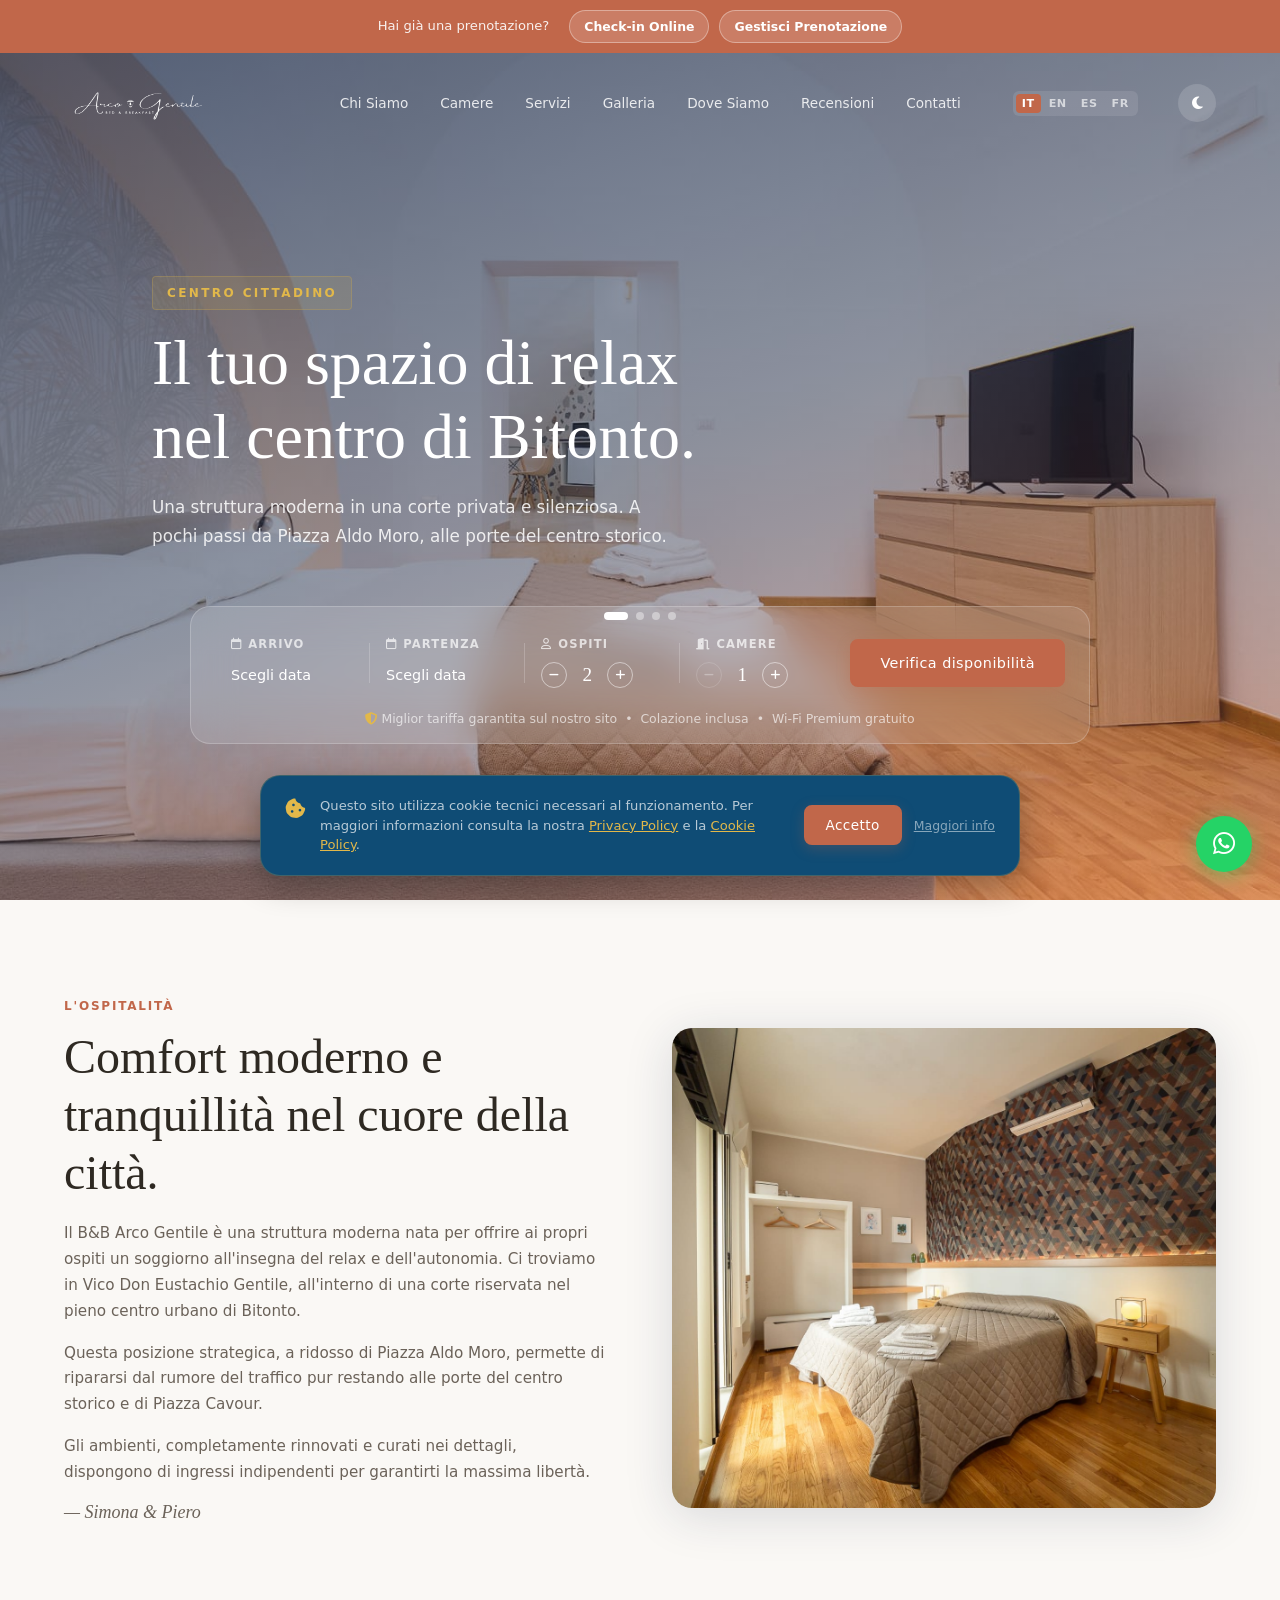
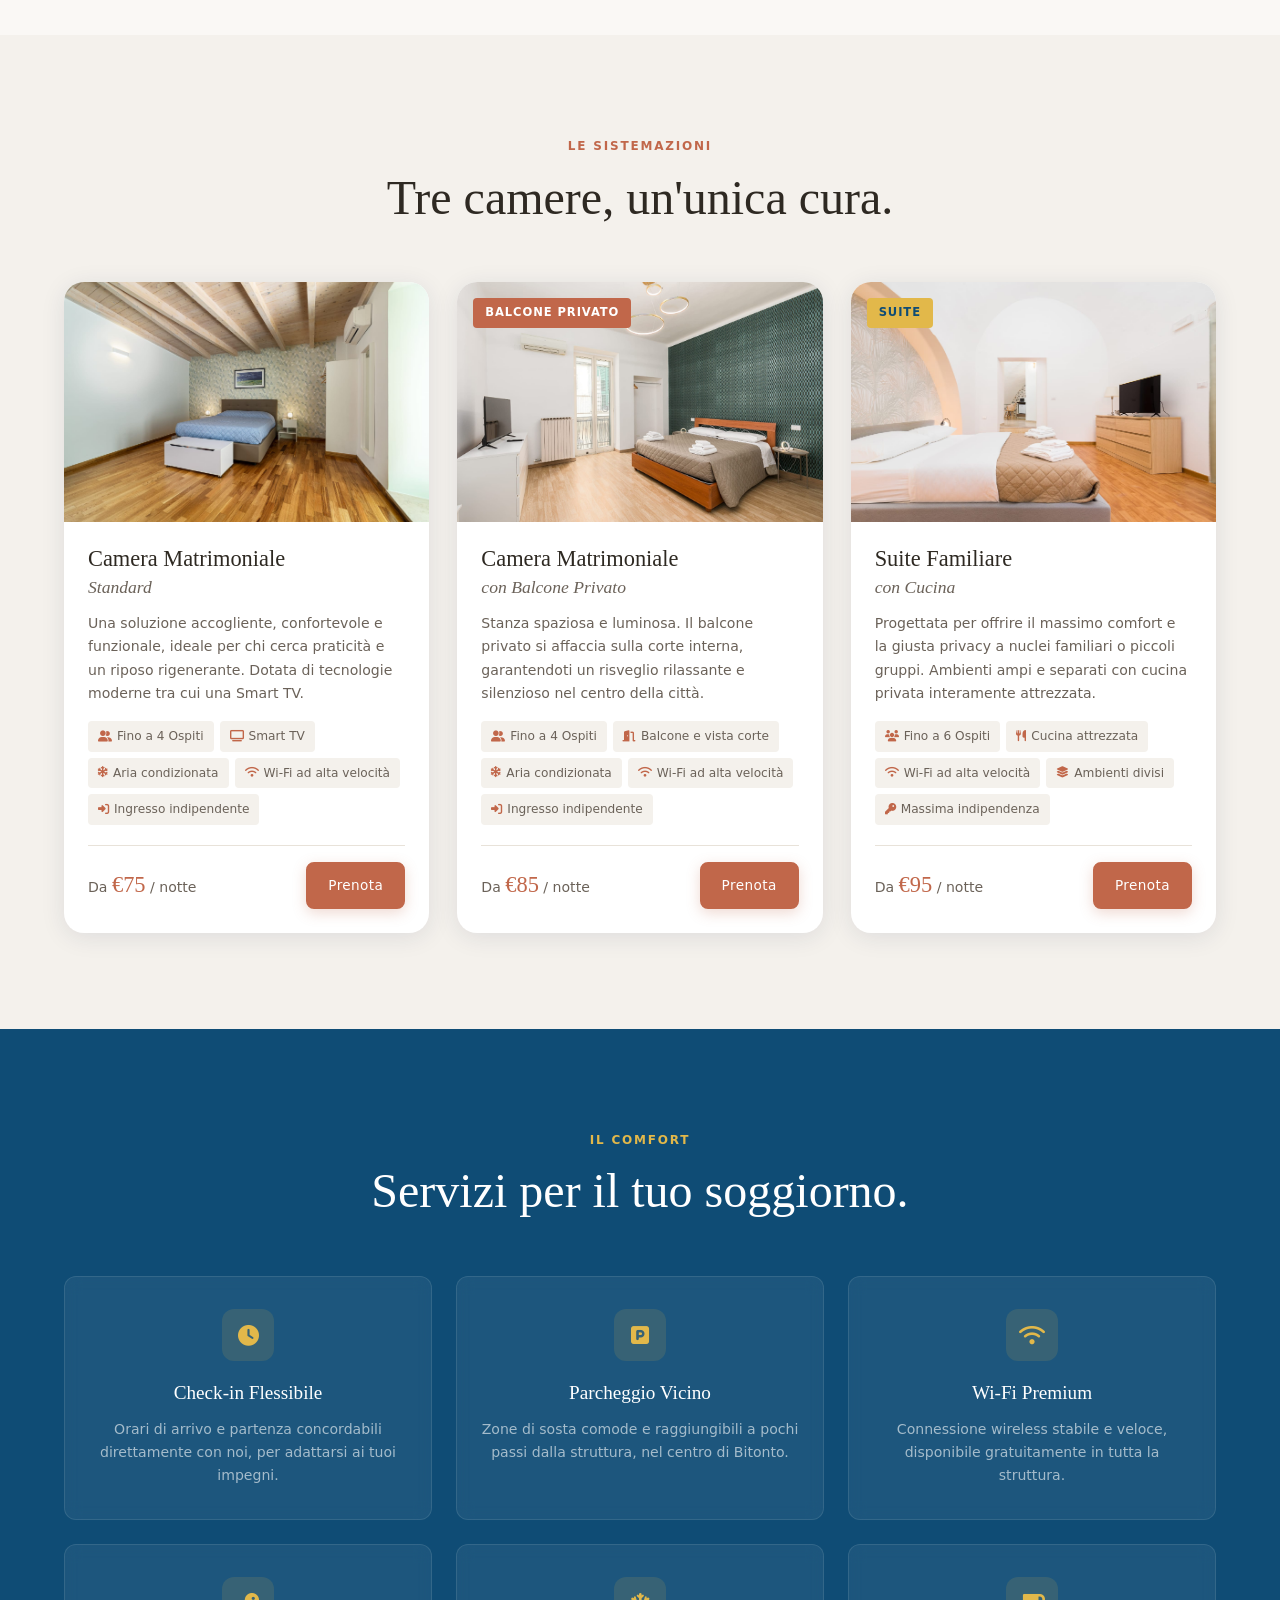
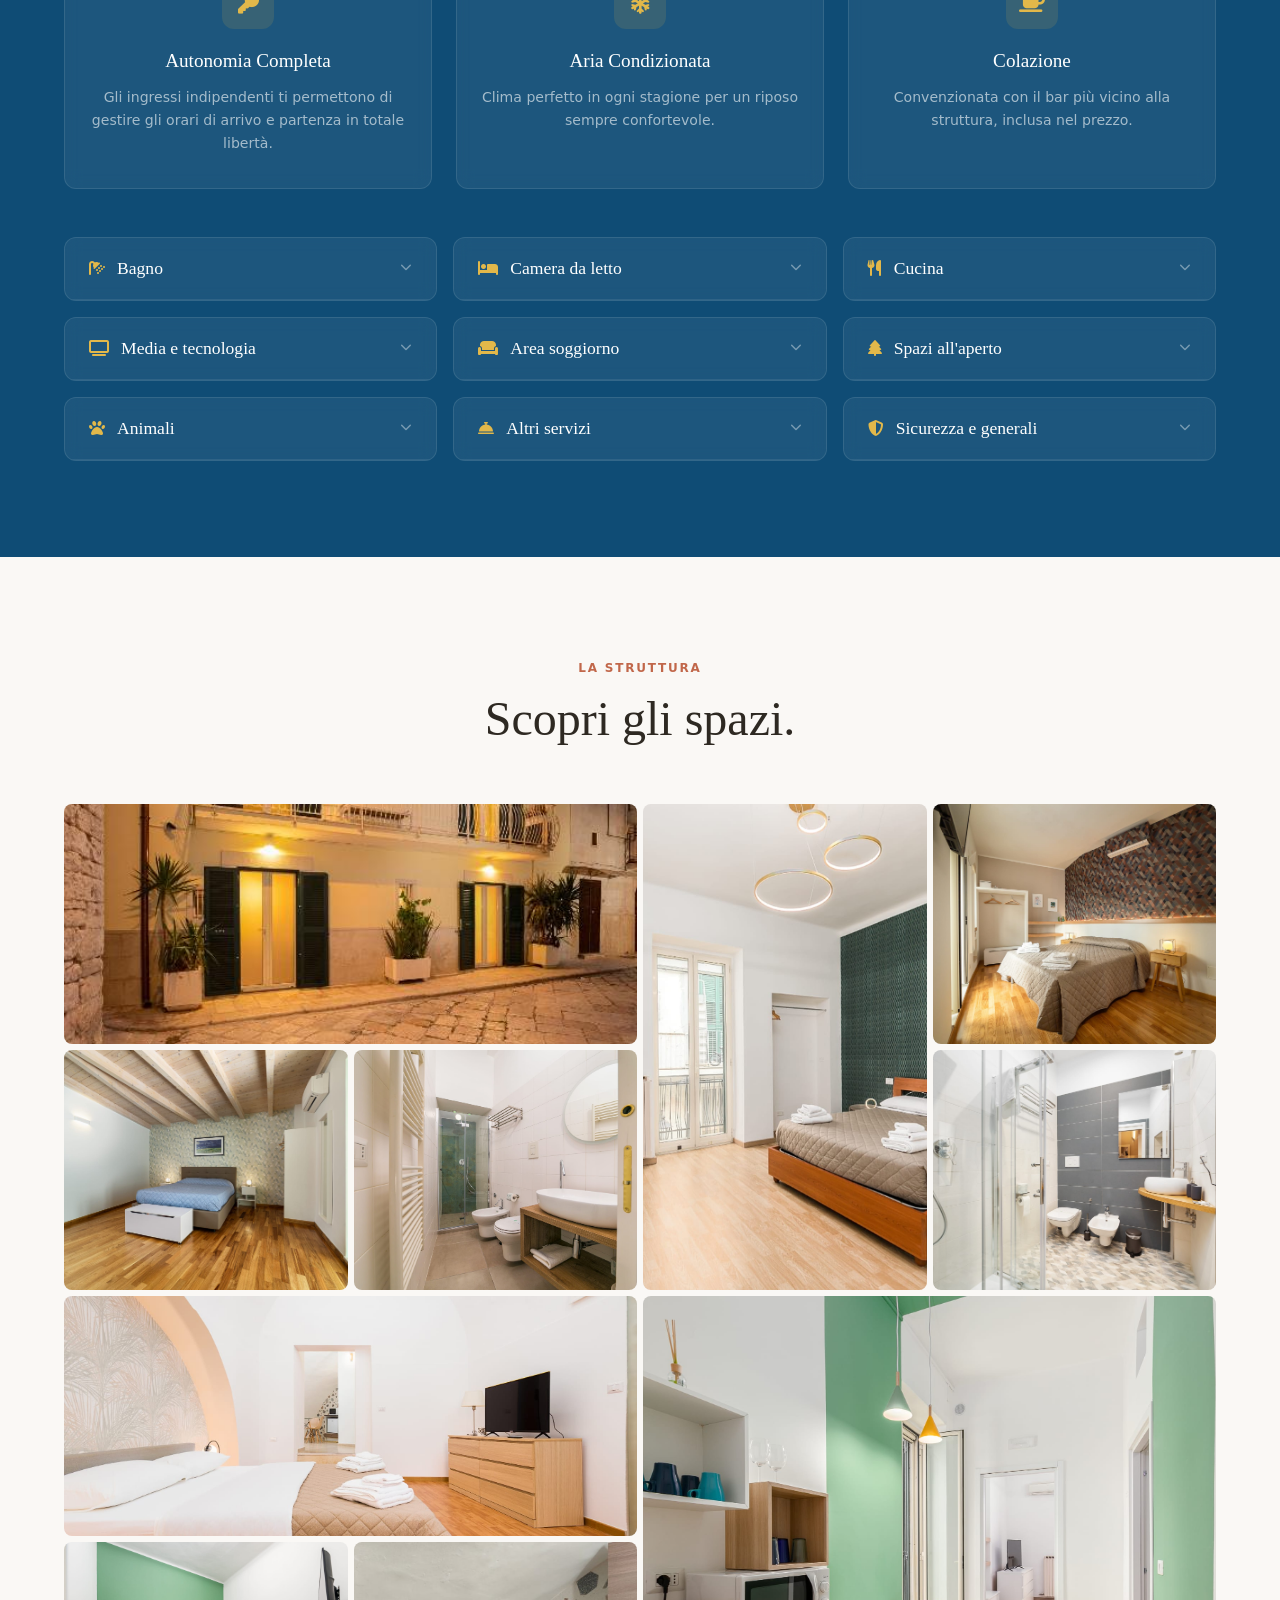
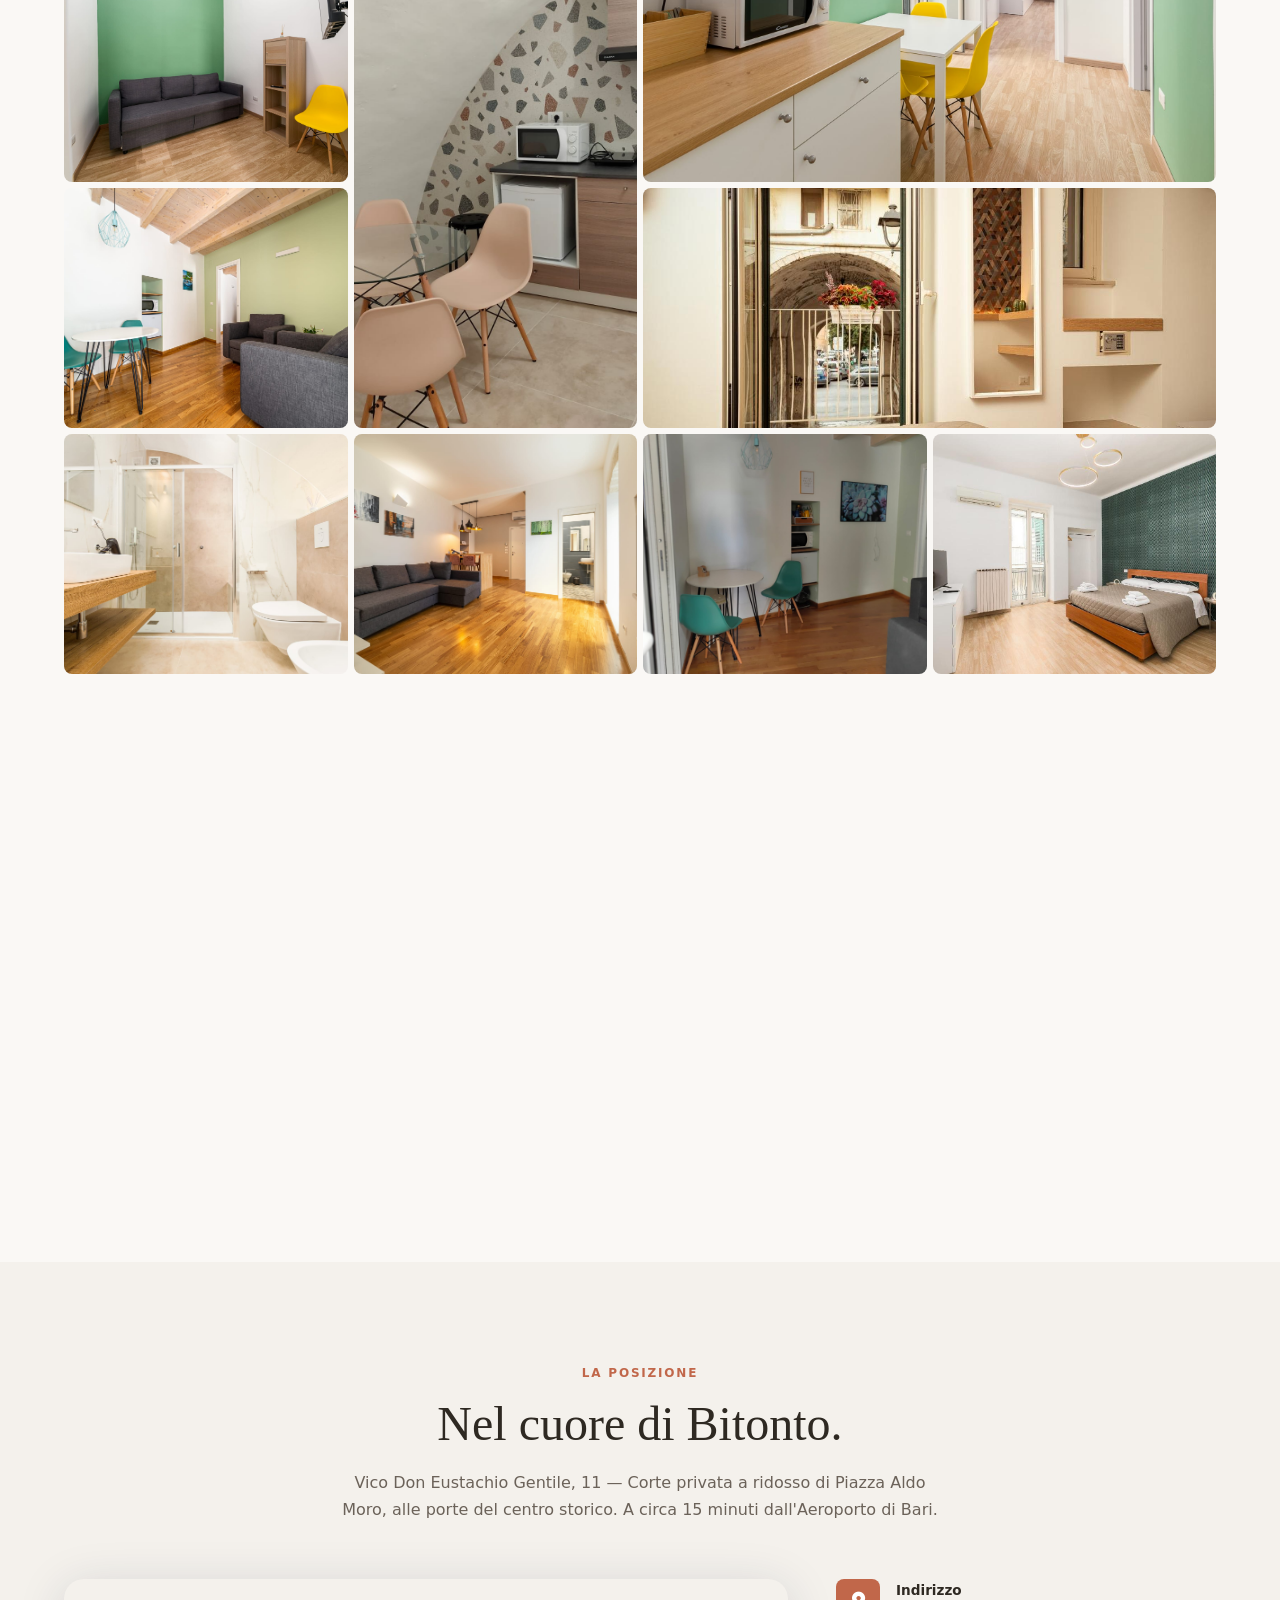
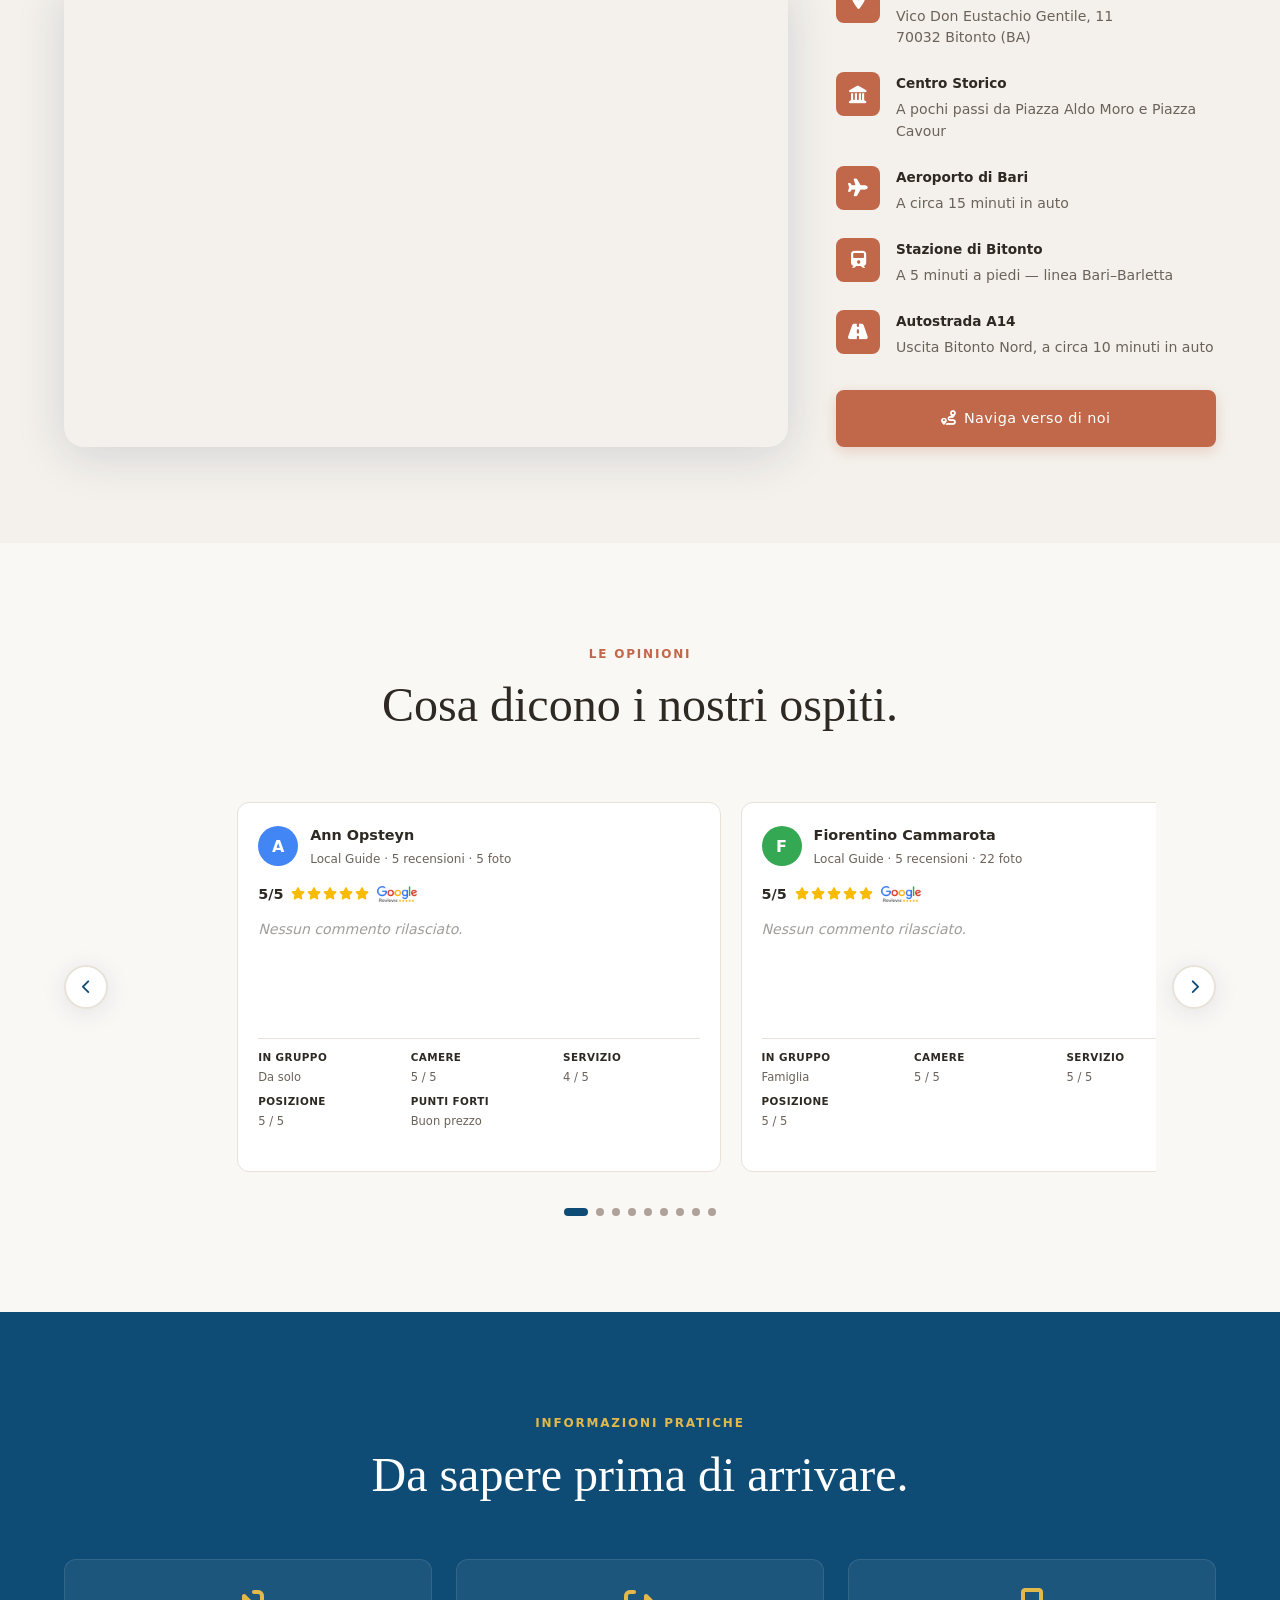
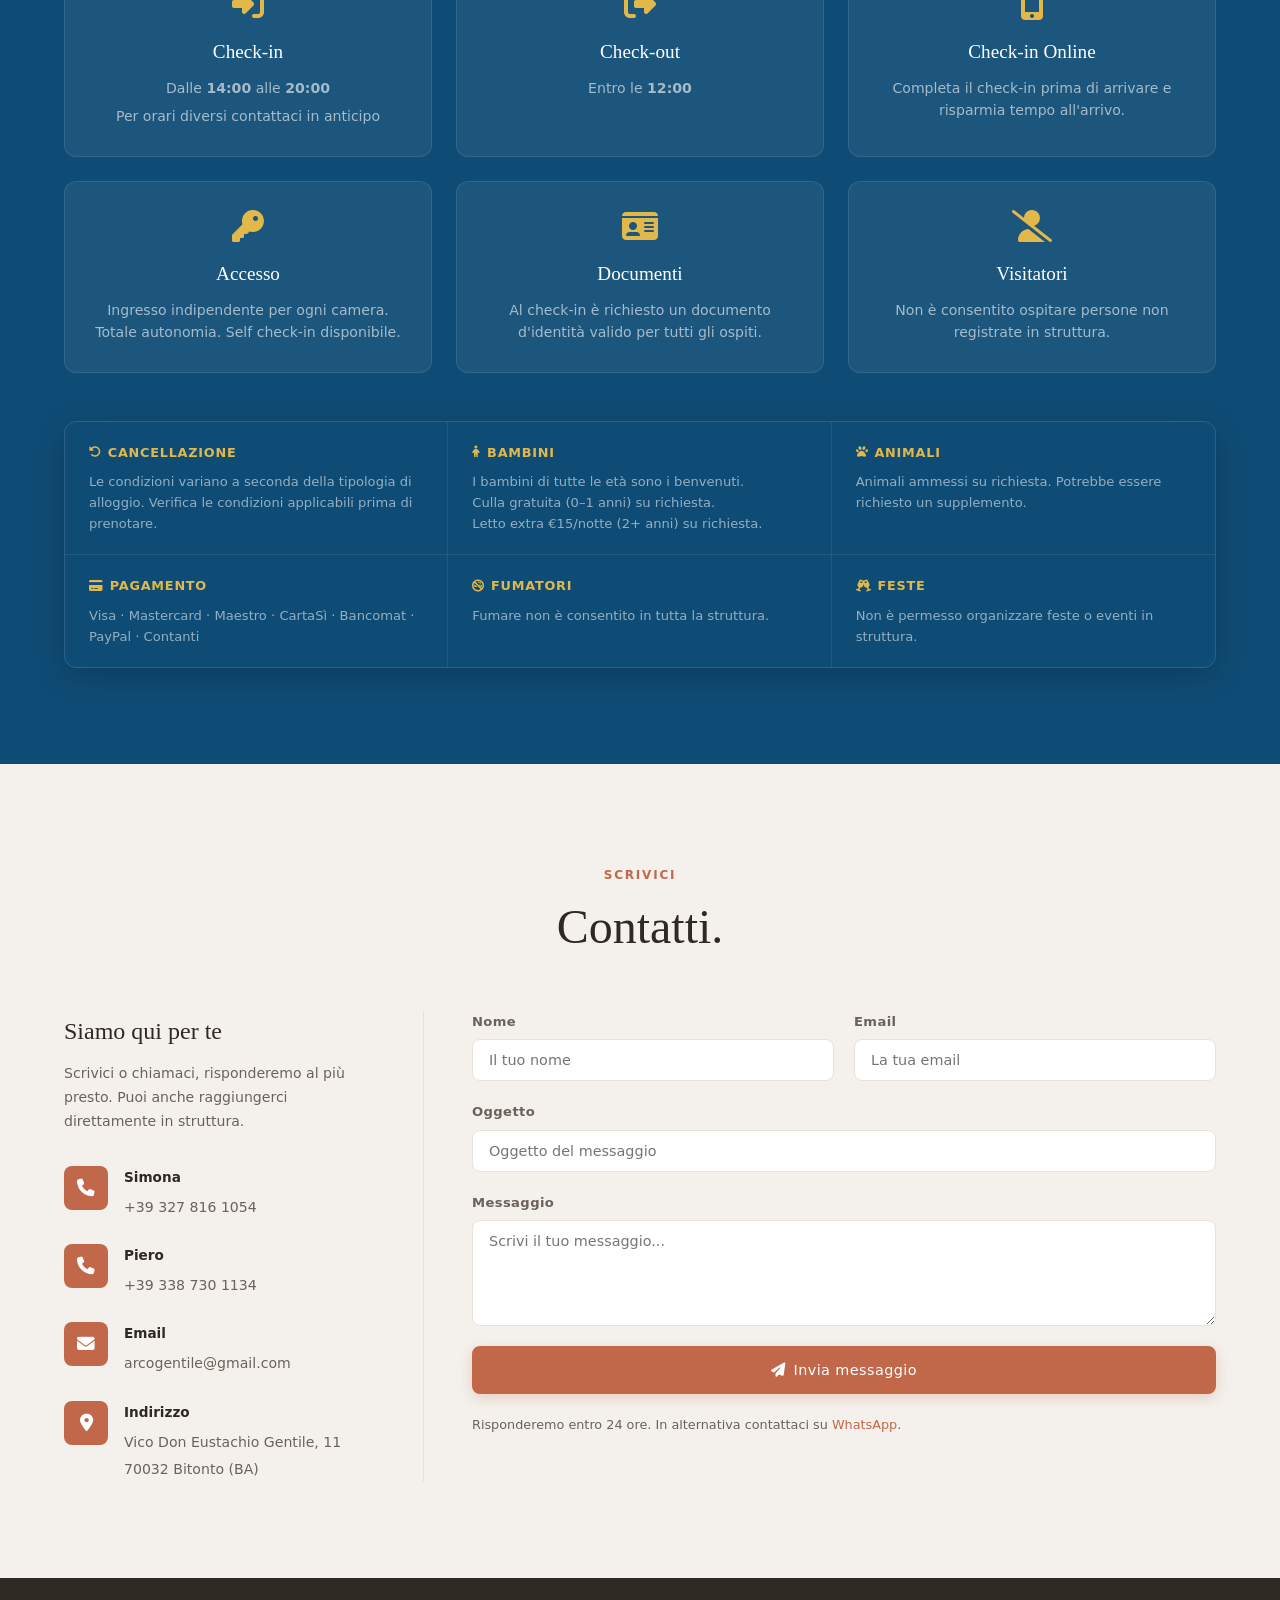
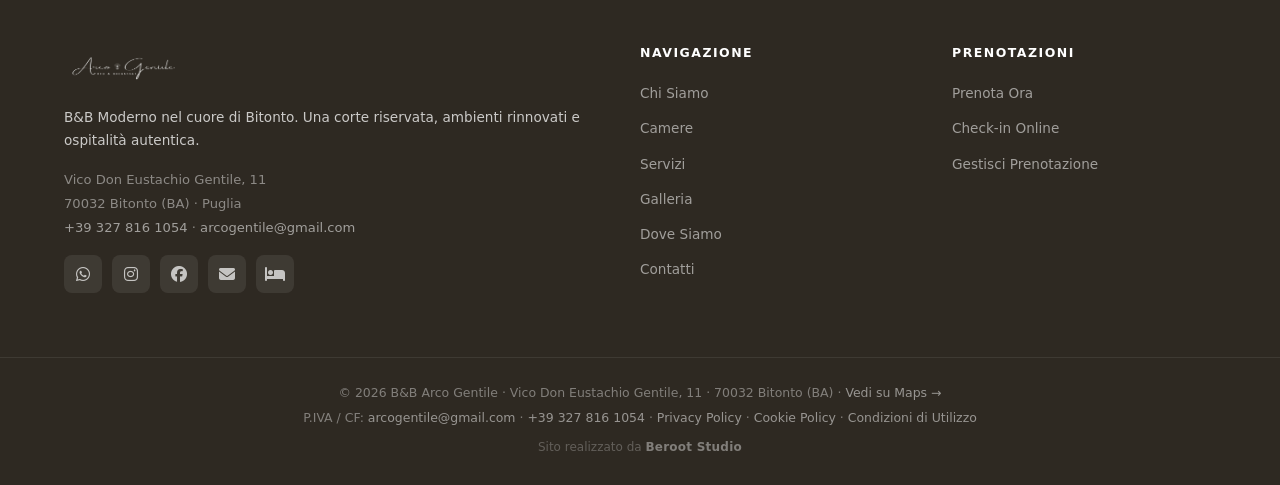
==== index.html @ d89fbcac "Aggiornamenti completi: Terms of Service, responsive fixes, traduzioni, sicurezza CSP, pulizia codic" ====
<!DOCTYPE html>
<html lang="it">
<head>
  <meta charset="UTF-8" />
  <meta name="viewport" content="width=device-width, initial-scale=1.0" />
  <title>B&B Arco Gentile | Bitonto – Centro Storico</title>
  <meta name="description" content="B&B Arco Gentile, Bitonto. Ospitalità moderna in una corte privata nel centro città, a 15 minuti dall'aeroporto di Bari. Wi-Fi Premium, check-in flessibile, ingressi indipendenti." />
  <meta name="keywords" content="B&B Bitonto, Arco Gentile, bed and breakfast Bitonto, alloggi Bitonto, soggiorno Puglia, hotel Bitonto centro" />
  <meta name="author" content="B&B Arco Gentile" />
  <meta name="robots" content="index, follow" />
  <meta http-equiv="Content-Security-Policy" content="default-src 'self'; script-src 'self' https://www.googletagmanager.com 'unsafe-inline'; style-src 'self' https://fonts.googleapis.com https://cdnjs.cloudflare.com 'unsafe-inline'; font-src 'self' https://fonts.gstatic.com https://cdnjs.cloudflare.com; img-src 'self' data: https:; connect-src https://formspree.io; frame-src https://www.google.com;" />
  <link rel="canonical" href="https://arcogentile.it/" />

  <!-- Open Graph -->
  <meta property="og:type" content="website" />
  <meta property="og:url" content="https://arcogentile.it/" />
  <meta property="og:title" content="B&B Arco Gentile | Bitonto" />
  <meta property="og:description" content="Ospitalità moderna nel cuore di Bitonto. Wi-Fi Premium, check-in flessibile, ingressi indipendenti. A 15 minuti dall'aeroporto di Bari." />
  <meta property="og:image" content="https://arcogentile.it/Foto/Giordano/bb-arco-gentile-camera-giordano-letto-matrimoniale.jpg" />
  <meta property="og:image:alt" content="Camera Suite Familiare con Cucina — B&B Arco Gentile Bitonto" />
  <meta property="og:locale" content="it_IT" />
  <meta property="og:site_name" content="B&B Arco Gentile" />

  <!-- Twitter Card -->
  <meta name="twitter:card" content="summary_large_image" />
  <meta name="twitter:title" content="B&B Arco Gentile | Bitonto" />
  <meta name="twitter:description" content="Ospitalità moderna nel cuore di Bitonto. Wi-Fi Premium, check-in flessibile, ingressi indipendenti. A 15 minuti dall'aeroporto di Bari." />
  <meta name="twitter:image" content="https://arcogentile.it/Foto/Giordano/bb-arco-gentile-camera-giordano-letto-matrimoniale.jpg" />

  <!-- Fonts -->
  <link rel="preconnect" href="https://fonts.googleapis.com" />
  <link rel="preconnect" href="https://fonts.gstatic.com" crossorigin />
  <link href="https://fonts.googleapis.com/css2?family=Cormorant+Garamond:ital,wght@0,300;0,400;0,600;1,300;1,400&family=Inter:wght@300;400;500;600&display=swap" rel="stylesheet" />

  <!-- Icons -->
  <link rel="stylesheet" href="https://cdnjs.cloudflare.com/ajax/libs/font-awesome/6.5.0/css/all.min.css" />

  <!-- Favicon -->
  <link rel="icon" type="image/png" sizes="96x96" href="favicon/favicon-96x96.png" />
  <link rel="icon" type="image/svg+xml" href="favicon/favicon.svg" />
  <link rel="shortcut icon" href="favicon/favicon.ico" />
  <link rel="apple-touch-icon" sizes="180x180" href="Foto/Logo/bb-arco-gentile-logo.png" />
  <link rel="manifest" href="manifest.json" />
  <meta name="theme-color" content="#0F4C75" />

  <!-- Google Analytics 4 — G-PCW092CJST -->
  <script async src="https://www.googletagmanager.com/gtag/js?id=G-PCW092CJST"></script>
  <script>
    window.dataLayer = window.dataLayer || [];
    function gtag(){dataLayer.push(arguments);}
    gtag('js', new Date());
    gtag('config', 'G-PCW092CJST');
  </script>

  <!-- Stylesheet -->
  <link rel="stylesheet" href="style.css?v=2" />
  <style>
    html, body { overflow-x: hidden !important; max-width: 100vw !important; }
    * { box-sizing: border-box; }
    img, video, iframe { max-width: 100%; }
  </style>

  <!-- Schema JSON-LD -->
  <script type="application/ld+json">
  {
    "@context": "https://schema.org",
    "@type": "BedAndBreakfast",
    "name": "B&B Arco Gentile",
    "description": "Ospitalità moderna in una corte privata nel centro di Bitonto, Puglia. Wi-Fi Premium, check-in flessibile, colazione inclusa.",
    "url": "https://arcogentile.it",
    "telephone": ["+393278161054", "+393387301134"],
    "email": "arcogentile@gmail.com",
    "checkinTime": "14:00",
    "checkoutTime": "12:00",
    "numberOfRooms": 3,
    "priceRange": "€€",
    "address": {
      "@type": "PostalAddress",
      "streetAddress": "Vico Don Eustachio Gentile, 11",
      "addressLocality": "Bitonto",
      "addressRegion": "BA",
      "postalCode": "70032",
      "addressCountry": "IT"
    },
    "geo": {
      "@type": "GeoCoordinates",
      "latitude": "41.1088",
      "longitude": "16.6924"
    },
    "image": [
      "https://arcogentile.it/Foto/Giordano/bb-arco-gentile-camera-giordano-letto-matrimoniale.jpg",
      "https://arcogentile.it/Foto/Sylos/bb-arco-gentile-camera-sylos-letto-matrimoniale.jpg",
      "https://arcogentile.it/Foto/Montemar/bb-arco-gentile-camera-montemar-letto-matrimoniale.jpg"
    ],
    "amenityFeature": [
      {"@type": "LocationFeatureSpecification", "name": "Wi-Fi gratuito", "value": true},
      {"@type": "LocationFeatureSpecification", "name": "Aria condizionata", "value": true},
      {"@type": "LocationFeatureSpecification", "name": "Colazione inclusa", "value": true},
      {"@type": "LocationFeatureSpecification", "name": "Ingresso indipendente", "value": true},
      {"@type": "LocationFeatureSpecification", "name": "Animali ammessi", "value": true},
      {"@type": "LocationFeatureSpecification", "name": "Parcheggio nelle vicinanze", "value": true}
    ],
    "aggregateRating": {
      "@type": "AggregateRating",
      "ratingValue": "4.8",
      "reviewCount": "9",
      "bestRating": "5"
    },
    "sameAs": [
      "https://www.instagram.com/arcogentile/",
      "https://www.facebook.com/arcogentile/",
      "https://arco-gentile.kross.travel/book"
    ]
  }
  </script>
</head>
<body>
  <script>if('scrollRestoration'in history)history.scrollRestoration='manual';window.scrollTo(0,0);</script>

  <!-- Preloader -->
  <div class="preloader" id="preloader">
    <div class="preloader-inner">
      <img src="Foto/Logo/bb-arco-gentile-logo.png" alt="B&B Arco Gentile" class="preloader-logo" />
      <div class="preloader-bar"><div class="preloader-fill" id="preloaderFill"></div></div>
    </div>
  </div>

  <!-- ========== NAVBAR ========== -->
  <nav class="navbar" id="navbar">
    <div class="nav-container">
      <a href="#hero" class="nav-logo">
        <img src="Foto/Logo/bb-arco-gentile-logo.png" alt="B&B Arco Gentile" class="nav-logo-img" />
      </a>
      <ul class="nav-links" id="navLinks">
        <li><a href="#chi-siamo" data-i18n="nav.chisiamo">Chi Siamo</a></li>
        <li><a href="#camere" data-i18n="nav.camere">Camere</a></li>
        <li><a href="#servizi" data-i18n="nav.servizi">Servizi</a></li>
        <li><a href="#galleria" data-i18n="nav.galleria">Galleria</a></li>
        <li><a href="#dove-siamo" data-i18n="nav.doveputsiamo">Dove Siamo</a></li>
        <li><a href="#recensioni" data-i18n="nav.recensioni">Recensioni</a></li>
        <li><a href="#contatti" data-i18n="nav.contatti">Contatti</a></li>
      </ul>
      <button class="nav-toggle" id="navToggle" aria-label="Menu">
        <span></span><span></span><span></span>
      </button>
      <div class="lang-switcher" id="langSwitcher">
        <button class="lang-btn active" data-lang="it">IT</button>
        <button class="lang-btn" data-lang="en">EN</button>
        <button class="lang-btn" data-lang="es">ES</button>
        <button class="lang-btn" data-lang="fr">FR</button>
      </div>
      <button class="dark-toggle" id="darkToggle" aria-label="Dark mode">
        <i class="fa-solid fa-moon" id="darkIcon"></i>
      </button>
    </div>
  </nav>

  <!-- Sticky checkin bar -->
  <div class="sticky-checkin-bar" id="stickyCheckinBar">
    <span data-i18n="sticky.label">Hai già una prenotazione?</span>
    <div class="sticky-checkin-actions">
      <a href="https://arco-gentile.kross.travel/guest" target="_blank" data-i18n="sticky.checkin">Check-in Online</a>
      <a href="https://arco-gentile.kross.travel/book/view" target="_blank" data-i18n="sticky.manage">Gestisci Prenotazione</a>
    </div>
  </div>

  <!-- ========== HERO ========== -->
  <section class="hero" id="hero">
    <div class="hero-bg">
      <div class="hero-slider" id="heroSlider">
        <div class="hero-slide active"><img src="Foto/Giordano/bb-arco-gentile-camera-giordano-letto-matrimoniale.jpg" alt="Camera Giordano - B&B Arco Gentile" /></div>
        <div class="hero-slide"><img src="Foto/Sylos/bb-arco-gentile-camera-sylos-letto-matrimoniale.jpg" alt="Camera Sylos" /></div>
        <div class="hero-slide"><img src="Foto/Traetta/bb-arco-gentile-camera-traetta-letto-matrimoniale.jpg" alt="Camera Traetta" /></div>
        <div class="hero-slide"><img src="Foto/Montemar/bb-arco-gentile-camera-montemar-letto-matrimoniale.jpg" alt="Camera Montemar" /></div>
      </div>
      <div class="hero-overlay"></div>
      <div class="hero-slider-dots" id="heroSliderDots">
        <button class="hero-dot active" data-index="0"></button>
        <button class="hero-dot" data-index="1"></button>
        <button class="hero-dot" data-index="2"></button>
        <button class="hero-dot" data-index="3"></button>
      </div>
    </div>
    <div class="hero-content">
      <span class="hero-tag hero-anim" style="--d:0.1s" data-i18n="hero.tag">Centro Cittadino</span>
      <h1 class="hero-title hero-anim" style="--d:0.25s" data-i18n="hero.title">Il tuo spazio di relax<br />nel centro di Bitonto.</h1>
      <p class="hero-desc hero-anim" style="--d:0.45s" data-i18n="hero.desc">Una struttura moderna in una corte privata e silenziosa. A pochi passi da Piazza Aldo Moro, alle porte del centro storico.</p>
    </div>

    <!-- Booking Bar -->
    <div class="booking-bar">
      <div class="booking-bar-inner">

        <!-- Arrivo -->
        <div class="booking-field bb-date-field" id="bbArrivo">
          <label><i class="fa-regular fa-calendar"></i> <span data-i18n="booking.arrivo">Arrivo</span></label>
          <div class="bb-date-val" id="bbArrivoVal" data-i18n="booking.scegli">Scegli data</div>
        </div>

        <div class="booking-divider"></div>

        <!-- Partenza -->
        <div class="booking-field bb-date-field" id="bbPartenza">
          <label><i class="fa-regular fa-calendar"></i> <span data-i18n="booking.partenza">Partenza</span></label>
          <div class="bb-date-val" id="bbPartenzaVal" data-i18n="booking.scegli">Scegli data</div>
        </div>

        <div class="booking-divider"></div>

        <!-- Ospiti inline -->
        <div class="booking-field">
          <label><i class="fa-regular fa-user"></i> <span data-i18n="booking.ospiti">Ospiti</span></label>
          <div class="bb-counter">
            <button class="bb-cnt-btn" id="guestsMinus"><i class="fa-solid fa-minus"></i></button>
            <span class="bb-cnt-val" id="guestsVal">2</span>
            <button class="bb-cnt-btn" id="guestsPlus"><i class="fa-solid fa-plus"></i></button>
          </div>
        </div>

        <div class="booking-divider"></div>

        <!-- Camere inline -->
        <div class="booking-field">
          <label><i class="fa-solid fa-door-open"></i> <span data-i18n="booking.camere">Camere</span></label>
          <div class="bb-counter">
            <button class="bb-cnt-btn" id="roomsMinus"><i class="fa-solid fa-minus"></i></button>
            <span class="bb-cnt-val" id="roomsVal">1</span>
            <button class="bb-cnt-btn" id="roomsPlus"><i class="fa-solid fa-plus"></i></button>
          </div>
        </div>

        <button class="btn btn-primary booking-btn" id="bookingBtn" data-i18n="booking.btn">Verifica disponibilità</button>
      </div>
      <p class="booking-reassurance"><i class="fa-solid fa-shield-halved"></i> <span data-i18n="booking.reassurance">Miglior tariffa garantita sul nostro sito &nbsp;•&nbsp; Colazione inclusa &nbsp;•&nbsp; Wi-Fi Premium gratuito</span></p>
    </div>
  </section>

  <!-- Calendario overlay (fixed, fuori dall'hero) -->
  <div class="cal-overlay" id="calOverlay">
    <div class="cal-panel" id="calPanel">
      <div class="cal-panel-header">
        <button class="cal-nav" id="calPrev"><i class="fa-solid fa-chevron-left"></i></button>
        <div class="cal-titles" id="calTitles"></div>
        <button class="cal-nav" id="calNext"><i class="fa-solid fa-chevron-right"></i></button>
      </div>
      <div class="cal-panel-grids" id="calPanelGrids"></div>
      <div class="cal-panel-footer">
        <span class="cal-nights-label" id="calNights"></span>
        <button class="btn btn-primary btn-sm" id="calConfirm">Conferma</button>
      </div>
    </div>
  </div>

  <!-- ========== CHI SIAMO ========== -->
  <section class="section chi-siamo" id="chi-siamo">
    <div class="container">
      <div class="section-grid">
        <div class="section-text">
          <span class="section-tag" data-i18n="chisiamo.tag">L'Ospitalità</span>
          <h2 class="section-title" data-i18n="chisiamo.title">Comfort moderno e tranquillità nel cuore della città.</h2>
          <p data-i18n="about.p1">Il B&B Arco Gentile è una struttura moderna nata per offrire ai propri ospiti un soggiorno all'insegna del relax e dell'autonomia. Ci troviamo in Vico Don Eustachio Gentile, all'interno di una corte riservata nel pieno centro urbano di Bitonto.</p>
          <p data-i18n="about.p2">Questa posizione strategica, a ridosso di Piazza Aldo Moro, permette di ripararsi dal rumore del traffico pur restando alle porte del centro storico e di Piazza Cavour.</p>
          <p data-i18n="about.p3">Gli ambienti, completamente rinnovati e curati nei dettagli, dispongono di ingressi indipendenti per garantirti la massima libertà.</p>
          <p class="chi-siamo-firma">— Simona &amp; Piero</p>
        </div>
        <div class="section-image">
          <img src="Foto/Traetta/bb-arco-gentile-camera-traetta-letto-matrimoniale.jpg" alt="Camera Traetta - B&B Arco Gentile" width="600" height="450" />
        </div>
      </div>
    </div>
  </section>

  <!-- ========== CAMERE ========== -->
  <section class="section camere" id="camere">
    <div class="container">
      <div class="section-header">
        <span class="section-tag" data-i18n="camere.tag">Le Sistemazioni</span>
        <h2 class="section-title" data-i18n="camere.title">Tre camere, un'unica cura.</h2>
      </div>
      <div class="camere-grid-2col">

        <!-- Colonna SX: Camera Matrimoniale Standard (Montemar) -->
        <div class="camera-card">
          <div class="camera-img-wrap">
            <img src="Foto/Montemar/bb-arco-gentile-camera-montemar-letto-matrimoniale.jpg" alt="Camera Matrimoniale Standard" width="600" height="400" />
          </div>
          <div class="camera-body">
            <h3 data-i18n="cam1.title">Camera Matrimoniale<br /><span>Standard</span></h3>
            <p data-i18n="cam1.desc">Una soluzione accogliente, confortevole e funzionale, ideale per chi cerca praticità e un riposo rigenerante. Dotata di tecnologie moderne tra cui una Smart TV.</p>
            <div class="camera-tags">
              <span data-i18n-tag="cam.guests4" data-i18n-icon="fa-user-group"><i class="fa-solid fa-user-group"></i> Fino a 4 Ospiti</span>
              <span><i class="fa-solid fa-tv"></i> Smart TV</span>
              <span data-i18n-tag="cam.ac" data-i18n-icon="fa-snowflake"><i class="fa-solid fa-snowflake"></i> Aria condizionata</span>
              <span data-i18n-tag="cam.wifi" data-i18n-icon="fa-wifi"><i class="fa-solid fa-wifi"></i> Wi-Fi ad alta velocità</span>
              <span data-i18n-tag="cam.entry" data-i18n-icon="fa-right-to-bracket"><i class="fa-solid fa-right-to-bracket"></i> Ingresso indipendente</span>
            </div>
            <div class="camera-footer">
              <div class="camera-price">Da <strong>€75</strong> / <span data-i18n="cam.night">notte</span></div>
              <a href="https://arco-gentile.kross.travel/it/camere" target="_blank" class="btn btn-primary btn-sm" data-i18n="cam.book">Prenota</a>
            </div>
          </div>
        </div>

        <!-- Camera Matrimoniale con Balcone (Sylos) -->
        <div class="camera-card">
          <div class="camera-img-wrap">
            <img src="Foto/Sylos/bb-arco-gentile-camera-sylos-letto-matrimoniale.jpg" alt="Camera Matrimoniale con Balcone" width="600" height="400" />
            <span class="camera-badge" data-i18n="cam2.badge">Balcone Privato</span>
          </div>
          <div class="camera-body">
            <h3 data-i18n="cam2.title">Camera Matrimoniale<br /><span>con Balcone Privato</span></h3>
            <p data-i18n="cam2.desc">Stanza spaziosa e luminosa. Il balcone privato si affaccia sulla corte interna, garantendoti un risveglio rilassante e silenzioso nel centro della città.</p>
            <div class="camera-tags">
              <span data-i18n-tag="cam.guests4" data-i18n-icon="fa-user-group"><i class="fa-solid fa-user-group"></i> Fino a 4 Ospiti</span>
              <span data-i18n-tag="cam2.balcone" data-i18n-icon="fa-door-open"><i class="fa-solid fa-door-open"></i> Balcone e vista corte</span>
              <span data-i18n-tag="cam.ac" data-i18n-icon="fa-snowflake"><i class="fa-solid fa-snowflake"></i> Aria condizionata</span>
              <span data-i18n-tag="cam.wifi" data-i18n-icon="fa-wifi"><i class="fa-solid fa-wifi"></i> Wi-Fi ad alta velocità</span>
              <span data-i18n-tag="cam.entry" data-i18n-icon="fa-right-to-bracket"><i class="fa-solid fa-right-to-bracket"></i> Ingresso indipendente</span>
            </div>
            <div class="camera-footer">
              <div class="camera-price">Da <strong>€85</strong> / <span data-i18n="cam.night">notte</span></div>
              <a href="https://arco-gentile.kross.travel/it/camere" target="_blank" class="btn btn-primary btn-sm" data-i18n="cam.book">Prenota</a>
            </div>
          </div>
        </div>

        <!-- Suite Familiare (Giordano) -->
        <div class="camera-card">
          <div class="camera-img-wrap">
            <img src="Foto/Giordano/bb-arco-gentile-camera-giordano-letto-matrimoniale.jpg" alt="Suite Familiare con Cucina" width="600" height="400" />
            <span class="camera-badge gold" data-i18n="cam3.badge">Suite</span>
          </div>
          <div class="camera-body">
            <h3 data-i18n="cam3.title">Suite Familiare<br /><span>con Cucina</span></h3>
            <p data-i18n="cam3.desc">Progettata per offrire il massimo comfort e la giusta privacy a nuclei familiari o piccoli gruppi. Ambienti ampi e separati con cucina privata interamente attrezzata.</p>
            <div class="camera-tags">
              <span data-i18n-tag="cam.guests6" data-i18n-icon="fa-users"><i class="fa-solid fa-users"></i> Fino a 6 Ospiti</span>
              <span data-i18n-tag="cam3.kitchen" data-i18n-icon="fa-utensils"><i class="fa-solid fa-utensils"></i> Cucina attrezzata</span>
              <span data-i18n-tag="cam.wifi" data-i18n-icon="fa-wifi"><i class="fa-solid fa-wifi"></i> Wi-Fi ad alta velocità</span>
              <span data-i18n-tag="cam3.rooms" data-i18n-icon="fa-layer-group"><i class="fa-solid fa-layer-group"></i> Ambienti divisi</span>
              <span data-i18n-tag="cam3.indep" data-i18n-icon="fa-key"><i class="fa-solid fa-key"></i> Massima indipendenza</span>
            </div>
            <div class="camera-footer">
              <div class="camera-price">Da <strong>€95</strong> / <span data-i18n="cam.night">notte</span></div>
              <a href="https://arco-gentile.kross.travel/it/camere" target="_blank" class="btn btn-primary btn-sm" data-i18n="cam.book">Prenota</a>
            </div>
          </div>
        </div>
      </div>
    </div>
  </section>

  <!-- ========== SERVIZI ========== -->
  <section class="section servizi" id="servizi">
    <div class="container">
      <div class="section-header">
        <span class="section-tag" data-i18n="servizi.tag">Il Comfort</span>
        <h2 class="section-title" data-i18n="servizi.title">Servizi per il tuo soggiorno.</h2>
      </div>
      <div class="servizi-grid">
        <div class="servizio-card">
          <div class="servizio-icon"><i class="fa-solid fa-clock"></i></div>
          <h3 data-i18n="srv1.title">Check-in Flessibile</h3>
          <p data-i18n="srv1.desc">Orari di arrivo e partenza concordabili direttamente con noi, per adattarsi ai tuoi impegni.</p>
        </div>
        <div class="servizio-card">
          <div class="servizio-icon"><i class="fa-solid fa-square-parking"></i></div>
          <h3 data-i18n="srv2.title">Parcheggio Vicino</h3>
          <p data-i18n="srv2.desc">Zone di sosta comode e raggiungibili a pochi passi dalla struttura, nel centro di Bitonto.</p>
        </div>
        <div class="servizio-card">
          <div class="servizio-icon"><i class="fa-solid fa-wifi"></i></div>
          <h3 data-i18n="srv3.title">Wi-Fi Premium</h3>
          <p data-i18n="srv3.desc">Connessione wireless stabile e veloce, disponibile gratuitamente in tutta la struttura.</p>
        </div>
        <div class="servizio-card">
          <div class="servizio-icon"><i class="fa-solid fa-key"></i></div>
          <h3 data-i18n="srv4.title">Autonomia Completa</h3>
          <p data-i18n="srv4.desc">Gli ingressi indipendenti ti permettono di gestire gli orari di arrivo e partenza in totale libertà.</p>
        </div>
        <div class="servizio-card">
          <div class="servizio-icon"><i class="fa-solid fa-snowflake"></i></div>
          <h3 data-i18n="srv5.title">Aria Condizionata</h3>
          <p data-i18n="srv5.desc">Clima perfetto in ogni stagione per un riposo sempre confortevole.</p>
        </div>
        <div class="servizio-card">
          <div class="servizio-icon"><i class="fa-solid fa-mug-saucer"></i></div>
          <h3 data-i18n="srv6.title">Colazione</h3>
          <p data-i18n="srv6.desc">Convenzionata con il bar più vicino alla struttura, inclusa nel prezzo.</p>
        </div>
      </div>

      <!-- Categorie dettagliate accordion -->
      <div class="servizi-cats-grid">

        <div class="servizi-cat">
          <button class="servizi-cat-head"><span><i class="fa-solid fa-shower"></i> <span data-i18n="cat.bagno">Bagno</span></span><i class="fa-solid fa-chevron-down servizi-chevron"></i></button>
          <ul class="servizi-cat-body">
            <li><i class="fa-solid fa-check"></i> Bagno privato</li>
            <li><i class="fa-solid fa-check"></i> Doccia</li>
            <li><i class="fa-solid fa-check"></i> Vasca o doccia</li>
            <li><i class="fa-solid fa-check"></i> WC</li>
            <li><i class="fa-solid fa-check"></i> Prodotti da bagno in omaggio</li>
            <li><i class="fa-solid fa-check"></i> Asciugacapelli</li>
            <li><i class="fa-solid fa-check"></i> Asciugamani</li>
            <li><i class="fa-solid fa-check"></i> Carta igienica</li>
          </ul>
        </div>

        <div class="servizi-cat">
          <button class="servizi-cat-head"><span><i class="fa-solid fa-bed"></i> <span data-i18n="cat.camera">Camera da letto</span></span><i class="fa-solid fa-chevron-down servizi-chevron"></i></button>
          <ul class="servizi-cat-body">
            <li><i class="fa-solid fa-check"></i> Biancheria da letto</li>
            <li><i class="fa-solid fa-check"></i> Armadio o guardaroba</li>
            <li><i class="fa-solid fa-check"></i> Camere non fumatori</li>
            <li><i class="fa-solid fa-check"></i> Disponibilità di camere familiari</li>
            <li><i class="fa-solid fa-check"></i> Ingresso indipendente</li>
            <li><i class="fa-solid fa-check"></i> Parquet o pavimento in legno</li>
          </ul>
        </div>

        <div class="servizi-cat">
          <button class="servizi-cat-head"><span><i class="fa-solid fa-utensils"></i> <span data-i18n="cat.cucina">Cucina</span></span><i class="fa-solid fa-chevron-down servizi-chevron"></i></button>
          <ul class="servizi-cat-body">
            <li><i class="fa-solid fa-check"></i> Utensili da cucina</li>
            <li><i class="fa-solid fa-check"></i> Bollitore elettrico / macchina caffè</li>
            <li><i class="fa-solid fa-check"></i> Forno a microonde</li>
            <li><i class="fa-solid fa-check"></i> Frigorifero</li>
            <li><i class="fa-solid fa-check"></i> Minibar</li>
          </ul>
        </div>

        <div class="servizi-cat">
          <button class="servizi-cat-head"><span><i class="fa-solid fa-tv"></i> <span data-i18n="cat.media">Media e tecnologia</span></span><i class="fa-solid fa-chevron-down servizi-chevron"></i></button>
          <ul class="servizi-cat-body">
            <li><i class="fa-solid fa-check"></i> TV a schermo piatto</li>
            <li><i class="fa-solid fa-check"></i> TV</li>
            <li><i class="fa-solid fa-check"></i> Internet Wi-Fi gratuito in camera</li>
          </ul>
        </div>

        <div class="servizi-cat">
          <button class="servizi-cat-head"><span><i class="fa-solid fa-couch"></i> <span data-i18n="cat.soggiorno">Area soggiorno</span></span><i class="fa-solid fa-chevron-down servizi-chevron"></i></button>
          <ul class="servizi-cat-body">
            <li><i class="fa-solid fa-check"></i> Divano</li>
            <li><i class="fa-solid fa-check"></i> Zona soggiorno</li>
            <li><i class="fa-solid fa-check"></i> Scrivania</li>
            <li><i class="fa-solid fa-check"></i> Presa elettrica vicino al letto</li>
            <li><i class="fa-solid fa-check"></i> Stand appendiabiti</li>
          </ul>
        </div>

        <div class="servizi-cat">
          <button class="servizi-cat-head"><span><i class="fa-solid fa-tree"></i> <span data-i18n="cat.esterno">Spazi all'aperto</span></span><i class="fa-solid fa-chevron-down servizi-chevron"></i></button>
          <ul class="servizi-cat-body">
            <li><i class="fa-solid fa-check"></i> Terrazza</li>
            <li><i class="fa-solid fa-check"></i> Attrezzatura da tennis <em>(a pagamento)</em></li>
          </ul>
        </div>

        <div class="servizi-cat">
          <button class="servizi-cat-head"><span><i class="fa-solid fa-paw"></i> <span data-i18n="cat.animali">Animali</span></span><i class="fa-solid fa-chevron-down servizi-chevron"></i></button>
          <ul class="servizi-cat-body">
            <li><i class="fa-solid fa-check"></i> Animali ammessi su richiesta</li>
            <li><i class="fa-solid fa-check"></i> Ciotole per animali domestici</li>
            <li><i class="fa-solid fa-check"></i> Ceste per animali domestici</li>
          </ul>
        </div>

        <div class="servizi-cat">
          <button class="servizi-cat-head"><span><i class="fa-solid fa-concierge-bell"></i> <span data-i18n="cat.altri">Altri servizi</span></span><i class="fa-solid fa-chevron-down servizi-chevron"></i></button>
          <ul class="servizi-cat-body">
            <li><i class="fa-solid fa-check"></i> Servizio pulizie giornaliero</li>
            <li><i class="fa-solid fa-check"></i> Check-in e check-out privati</li>
            <li><i class="fa-solid fa-check"></i> Check-in e check-out express</li>
            <li><i class="fa-solid fa-check"></i> Deposito bagagli</li>
            <li><i class="fa-solid fa-check"></i> Servizio lavanderia <em>(a pagamento)</em></li>
            <li><i class="fa-solid fa-check"></i> Fax / fotocopiatrice <em>(a pagamento)</em></li>
            <li><i class="fa-solid fa-check"></i> Fattura disponibile su richiesta</li>
            <li><i class="fa-solid fa-check"></i> Possibilità di colazione in camera</li>
          </ul>
        </div>

        <div class="servizi-cat">
          <button class="servizi-cat-head"><span><i class="fa-solid fa-shield-halved"></i> <span data-i18n="cat.sicurezza">Sicurezza e generali</span></span><i class="fa-solid fa-chevron-down servizi-chevron"></i></button>
          <ul class="servizi-cat-body">
            <li><i class="fa-solid fa-check"></i> Telecamere esterne</li>
            <li><i class="fa-solid fa-check"></i> Accesso con chiavi</li>
            <li><i class="fa-solid fa-check"></i> Cassaforte</li>
            <li><i class="fa-solid fa-check"></i> Aria condizionata</li>
            <li><i class="fa-solid fa-check"></i> Riscaldamento</li>
            <li><i class="fa-solid fa-check"></i> Ventilatore</li>
            <li><i class="fa-solid fa-check"></i> Struttura interamente non fumatori</li>
            <li><i class="fa-solid fa-check"></i> Area fumatori</li>
          </ul>
        </div>

      </div>
    </div>
  </section>

  <!-- ========== GALLERIA ========== -->
  <section class="section galleria" id="galleria">
    <div class="container">
      <div class="section-header">
        <span class="section-tag" data-i18n="galleria.tag">La Struttura</span>
        <h2 class="section-title" data-i18n="galleria.title">Scopri gli spazi.</h2>
      </div>

      <div class="collage-grid" id="galleryGrid">
        <!-- Riga 1: wide(2) + tall(1,2row) + 1 = 4col -->
        <div class="gallery-item gi-wide"><img src="Foto/Esterno/207096366.jpg" alt="Esterno" loading="lazy" /><div class="gallery-overlay"><span>Esterno</span></div></div>
        <div class="gallery-item gi-tall"><img src="Foto/Sylos/bb-arco-gentile-camera-sylos-letto-matrimoniale.jpg" alt="Sylos" loading="lazy" /><div class="gallery-overlay"><span>Sylos</span></div></div>
        <div class="gallery-item"><img src="Foto/Traetta/bb-arco-gentile-camera-traetta-letto-matrimoniale.jpg" alt="Traetta" loading="lazy" /><div class="gallery-overlay"><span>Traetta</span></div></div>
        <!-- Riga 2: 1 + (tall occupa col3) + wide(2) = 4col -->
        <div class="gallery-item"><img src="Foto/Montemar/bb-arco-gentile-camera-montemar-letto-matrimoniale.jpg" alt="Montemar" loading="lazy" /><div class="gallery-overlay"><span>Montemar</span></div></div>
        <div class="gallery-item gi-wide"><img src="Foto/Giordano/bb-arco-gentile-camera-giordano-letto-matrimoniale.jpg" alt="Giordano" loading="lazy" /><div class="gallery-overlay"><span>Giordano</span></div></div>
        <!-- Riga 3: big(2x2) + 1 + 1 -->
        <div class="gallery-item gi-big"><img src="Foto/Sylos/bb-arco-gentile-camera-sylos-ingresso-arredamento.jpg" alt="Sylos" loading="lazy" /><div class="gallery-overlay"><span>Sylos</span></div></div>
        <div class="gallery-item"><img src="Foto/Sylos/bb-arco-gentile-camera-sylos-bagno.jpg" alt="Sylos" loading="lazy" /><div class="gallery-overlay"><span>Sylos</span></div></div>
        <div class="gallery-item"><img src="Foto/Traetta/bb-arco-gentile-camera-traetta-bagno.jpg" alt="Traetta" loading="lazy" /><div class="gallery-overlay"><span>Traetta</span></div></div>
        <!-- Riga 4: (big occupa) + tall + 1 -->
        <div class="gallery-item"><img src="Foto/Sylos/bb-arco-gentile-camera-sylos-divano-letto.jpg" alt="Sylos" loading="lazy" /><div class="gallery-overlay"><span>Sylos</span></div></div>
        <div class="gallery-item gi-tall"><img src="Foto/Giordano/bb-arco-gentile-camera-giordano-cucina.jpg" alt="Giordano" loading="lazy" /><div class="gallery-overlay"><span>Giordano</span></div></div>
        <div class="gallery-item"><img src="Foto/Montemar/bb-arco-gentile-camera-montemar-ingresso.jpg" alt="Montemar" loading="lazy" /><div class="gallery-overlay"><span>Montemar</span></div></div>
        <!-- Riga 5: wide + (tall) + 1 -->
        <div class="gallery-item gi-wide"><img src="Foto/Traetta/207096372.jpg" alt="Traetta" loading="lazy" /><div class="gallery-overlay"><span>Traetta</span></div></div>
        <div class="gallery-item"><img src="Foto/Giordano/bb-arco-gentile-camera-giordano-bagno.jpg" alt="Giordano" loading="lazy" /><div class="gallery-overlay"><span>Giordano</span></div></div>
        <!-- Riga 6: 1 + (tall) + 1 + 1 -->
        <div class="gallery-item"><img src="Foto/Traetta/bb-arco-gentile-camera-traetta-ingresso.jpg" alt="Traetta" loading="lazy" /><div class="gallery-overlay"><span>Traetta</span></div></div>
        <div class="gallery-item"><img src="Foto/Montemar/bb-arco-gentile-camera-montemar-ingresso-arredamento.jpg" alt="Montemar" loading="lazy" /><div class="gallery-overlay"><span>Montemar</span></div></div>
        <div class="gallery-item gi-wide"><img src="Foto/Giordano/bb-arco-gentile-camera-giordano-ingresso-arredamento.jpg" alt="Giordano" loading="lazy" /><div class="gallery-overlay"><span>Giordano</span></div></div>
        <!-- Riga 7: 4 celle normali -->
        <div class="gallery-item"><img src="Foto/Sylos/365803925.jpg" alt="Sylos" loading="lazy" /><div class="gallery-overlay"><span>Sylos</span></div></div>
        <div class="gallery-item"><img src="Foto/Traetta/207096401.jpg" alt="Traetta" loading="lazy" /><div class="gallery-overlay"><span>Traetta</span></div></div>
        <div class="gallery-item"><img src="Foto/Montemar/203649101.jpg" alt="Montemar" loading="lazy" /><div class="gallery-overlay"><span>Montemar</span></div></div>
        <!-- Riga 8: wide + 1 + 1 -->
        <div class="gallery-item gi-wide"><img src="Foto/Giordano/282692434.jpg" alt="Giordano" loading="lazy" /><div class="gallery-overlay"><span>Giordano</span></div></div>
        <div class="gallery-item"><img src="Foto/Giordano/265533566.jpg" alt="Giordano" loading="lazy" /><div class="gallery-overlay"><span>Giordano</span></div></div>
      </div>
    </div>

    <!-- Lightbox -->
    <div class="lightbox" id="lightbox">
      <button class="lightbox-close" id="lightboxClose"><i class="fa-solid fa-xmark"></i></button>
      <button class="lightbox-prev" id="lightboxPrev"><i class="fa-solid fa-chevron-left"></i></button>
      <button class="lightbox-next" id="lightboxNext"><i class="fa-solid fa-chevron-right"></i></button>
      <div class="lightbox-img-wrap">
        <img src="" alt="" id="lightboxImg" />
        <span class="lightbox-caption" id="lightboxCaption"></span>
      </div>
    </div>
  </section>

  <!-- ========== DOVE SIAMO ========== -->
  <section class="section dove-siamo" id="dove-siamo">
    <div class="container">
      <div class="section-header">
        <span class="section-tag" data-i18n="doveputsiamo.tag">La Posizione</span>
        <h2 class="section-title" data-i18n="doveputsiamo.title">Nel cuore di Bitonto.</h2>
        <p class="section-subtitle" data-i18n="dove.subtitle">Vico Don Eustachio Gentile, 11 — Corte privata a ridosso di Piazza Aldo Moro, alle porte del centro storico. A circa 15 minuti dall'Aeroporto di Bari.</p>
      </div>
      <div class="dove-siamo-wrap">
        <div class="mappa-container">
          <iframe
            src="https://www.google.com/maps/embed?pb=!1m18!1m12!1m3!1d3006.171926415058!2d16.68861817573039!3d41.10893611322132!2m3!1f0!2f0!3f0!3m2!1i1024!2i768!4f13.1!3m3!1m2!1s0x1347f1963309fd0d%3A0x756eb0f564a7e0d8!2sArco%20Gentile!5e0!3m2!1sit!2sit!4v1779348906612!5m2!1sit!2sit"
            width="100%" height="400" style="border:0;" allowfullscreen="" loading="lazy"
            referrerpolicy="no-referrer-when-downgrade" title="Mappa B&B Arco Gentile">
          </iframe>
        </div>
        <div class="dove-siamo-info">
          <div class="info-block">
            <i class="fa-solid fa-location-dot"></i>
            <div>
              <strong data-i18n="dove.addr">Indirizzo</strong>
              <p>Vico Don Eustachio Gentile, 11<br />70032 Bitonto (BA)</p>
            </div>
          </div>
          <div class="info-block">
            <i class="fa-solid fa-landmark"></i>
            <div>
              <strong data-i18n="dove.centro">Centro Storico</strong>
              <p data-i18n="dove.centro.desc">A pochi passi da Piazza Aldo Moro e Piazza Cavour</p>
            </div>
          </div>
          <div class="info-block">
            <i class="fa-solid fa-plane"></i>
            <div>
              <strong data-i18n="dove.aero">Aeroporto di Bari</strong>
              <p data-i18n="dove.aero.desc">A circa 15 minuti in auto</p>
            </div>
          </div>
          <div class="info-block">
            <i class="fa-solid fa-train"></i>
            <div>
              <strong data-i18n="dove.stazione">Stazione di Bitonto</strong>
              <p data-i18n="dove.stazione.desc">A 5 minuti a piedi — linea Bari–Barletta</p>
            </div>
          </div>
          <div class="info-block">
            <i class="fa-solid fa-road"></i>
            <div>
              <strong data-i18n="dove.auto">Autostrada A14</strong>
              <p data-i18n="dove.auto.desc">Uscita Bitonto Nord, a circa 10 minuti in auto</p>
            </div>
          </div>
          <a href="https://www.google.com/maps/dir/?api=1&destination=Vico+Don+Eustachio+Gentile+11+Bitonto+BA" target="_blank" class="btn btn-primary naviga-btn">
            <i class="fa-solid fa-route"></i> <span data-i18n="dove.naviga">Naviga verso di noi</span>
          </a>
        </div>
      </div>
    </div>
  </section>

  <!-- ========== RECENSIONI ========== -->
  <section class="section recensioni" id="recensioni">
    <div class="container">
      <div class="section-header">
        <span class="section-tag" data-i18n="recensioni.tag">Le Opinioni</span>
        <h2 class="section-title" data-i18n="recensioni.title">Cosa dicono i nostri ospiti.</h2>
      </div>
      <div class="recensioni-carousel-wrap">
        <button class="rec-arrow rec-arrow-left" id="recPrev"><i class="fa-solid fa-chevron-left"></i></button>
        <div class="recensioni-carousel" id="recensioniCarousel">
      <div class="recensioni-grid" id="recensioniGrid">

        <!-- 1. Ann Opsteyn -->
        <div class="recensione-card">
          <div class="rec-header">
            <div class="rec-avatar rec-avatar-blue">A</div>
            <div class="rec-meta">
              <span class="rec-name">Ann Opsteyn</span>
              <span class="rec-sub">Local Guide · 5 recensioni · 5 foto</span>
            </div>
          </div>
          <div class="rec-rating">
            <span class="rec-score">5/5</span>
            <div class="stars"><i class="fa-solid fa-star"></i><i class="fa-solid fa-star"></i><i class="fa-solid fa-star"></i><i class="fa-solid fa-star"></i><i class="fa-solid fa-star"></i></div>
            <span class="rec-date"><img src="Foto/Logo/toppng.com-oogle-review-logo-png-google-reviews-transparent-993x400.png" alt="Google Reviews" class="rec-google-logo" /></span>
          </div>
          <p class="rec-text rec-no-comment">Nessun commento rilasciato.</p>
          <div class="rec-details">
            <div class="rec-details-row">
              <div class="rec-detail-item"><span class="rec-detail-label">In gruppo</span><span class="rec-detail-value">Da solo</span></div>
              <div class="rec-detail-item"><span class="rec-detail-label">Camere</span><span class="rec-detail-value">5 / 5</span></div>
              <div class="rec-detail-item"><span class="rec-detail-label">Servizio</span><span class="rec-detail-value">4 / 5</span></div>
            </div>
            <div class="rec-details-row">
              <div class="rec-detail-item"><span class="rec-detail-label">Posizione</span><span class="rec-detail-value">5 / 5</span></div>
              <div class="rec-detail-item"><span class="rec-detail-label">Punti forti</span><span class="rec-detail-value">Buon prezzo</span></div>
              <div class="rec-detail-item"></div>
            </div>
          </div>
        </div>

        <!-- 2. Fiorentino Cammarota -->
        <div class="recensione-card">
          <div class="rec-header">
            <div class="rec-avatar rec-avatar-green">F</div>
            <div class="rec-meta">
              <span class="rec-name">Fiorentino Cammarota</span>
              <span class="rec-sub">Local Guide · 5 recensioni · 22 foto</span>
            </div>
          </div>
          <div class="rec-rating">
            <span class="rec-score">5/5</span>
            <div class="stars"><i class="fa-solid fa-star"></i><i class="fa-solid fa-star"></i><i class="fa-solid fa-star"></i><i class="fa-solid fa-star"></i><i class="fa-solid fa-star"></i></div>
            <span class="rec-date"><img src="Foto/Logo/toppng.com-oogle-review-logo-png-google-reviews-transparent-993x400.png" alt="Google Reviews" class="rec-google-logo" /></span>
          </div>
          <p class="rec-text rec-no-comment">Nessun commento rilasciato.</p>
          <div class="rec-details">
            <div class="rec-details-row">
              <div class="rec-detail-item"><span class="rec-detail-label">In gruppo</span><span class="rec-detail-value">Famiglia</span></div>
              <div class="rec-detail-item"><span class="rec-detail-label">Camere</span><span class="rec-detail-value">5 / 5</span></div>
              <div class="rec-detail-item"><span class="rec-detail-label">Servizio</span><span class="rec-detail-value">5 / 5</span></div>
            </div>
            <div class="rec-details-row">
              <div class="rec-detail-item"><span class="rec-detail-label">Posizione</span><span class="rec-detail-value">5 / 5</span></div>
              <div class="rec-detail-item"></div>
              <div class="rec-detail-item"></div>
            </div>
          </div>
        </div>

        <!-- 3. David Gohla -->
        <div class="recensione-card">
          <div class="rec-header">
            <div class="rec-avatar rec-avatar-blue">D</div>
            <div class="rec-meta">
              <span class="rec-name">David Gohla</span>
              <span class="rec-sub">Local Guide · 166 recensioni · 3085 foto</span>
            </div>
          </div>
          <div class="rec-rating">
            <span class="rec-score">5/5</span>
            <div class="stars"><i class="fa-solid fa-star"></i><i class="fa-solid fa-star"></i><i class="fa-solid fa-star"></i><i class="fa-solid fa-star"></i><i class="fa-solid fa-star"></i></div>
            <span class="rec-date"><img src="Foto/Logo/toppng.com-oogle-review-logo-png-google-reviews-transparent-993x400.png" alt="Google Reviews" class="rec-google-logo" /></span>
          </div>
          <p class="rec-text">L'appartamento è tranquillo ma centrale. Arredato in stile moderno, molto pulito. La comunicazione con l'host è stata fantastica. Tutto è andato liscio e ci siamo trovati benissimo. Lo consigliamo assolutamente!</p>
          <div class="rec-details">
            <div class="rec-details-row">
              <div class="rec-detail-item"><span class="rec-detail-label">In gruppo</span><span class="rec-detail-value">Famiglia</span></div>
              <div class="rec-detail-item"><span class="rec-detail-label">Camere</span><span class="rec-detail-value">5 / 5</span></div>
              <div class="rec-detail-item"><span class="rec-detail-label">Servizio</span><span class="rec-detail-value">5 / 5</span></div>
            </div>
            <div class="rec-details-row">
              <div class="rec-detail-item"><span class="rec-detail-label">Posizione</span><span class="rec-detail-value">5 / 5</span></div>
              <div class="rec-detail-item"><span class="rec-detail-label">Punti forti</span><span class="rec-detail-value">Tranquillo</span></div>
              <div class="rec-detail-item"></div>
            </div>
          </div>
        </div>

        <!-- 4. Antonio Mungo -->
        <div class="recensione-card">
          <div class="rec-header">
            <div class="rec-avatar">A</div>
            <div class="rec-meta">
              <span class="rec-name">Antonio Mungo</span>
              <span class="rec-sub">Local Guide · 63 recensioni · 142 foto</span>
            </div>
          </div>
          <div class="rec-rating">
            <span class="rec-score">5/5</span>
            <div class="stars"><i class="fa-solid fa-star"></i><i class="fa-solid fa-star"></i><i class="fa-solid fa-star"></i><i class="fa-solid fa-star"></i><i class="fa-solid fa-star"></i></div>
            <span class="rec-date"><img src="Foto/Logo/toppng.com-oogle-review-logo-png-google-reviews-transparent-993x400.png" alt="Google Reviews" class="rec-google-logo" /></span>
          </div>
          <p class="rec-text rec-no-comment">Nessun commento rilasciato.</p>
          <div class="rec-details">
            <div class="rec-details-row">
              <div class="rec-detail-item"><span class="rec-detail-label">Camere</span><span class="rec-detail-value">5 / 5</span></div>
              <div class="rec-detail-item"><span class="rec-detail-label">Servizio</span><span class="rec-detail-value">5 / 5</span></div>
              <div class="rec-detail-item"><span class="rec-detail-label">Posizione</span><span class="rec-detail-value">5 / 5</span></div>
            </div>
          </div>
        </div>

        <!-- 5. Christian Marzo -->
        <div class="recensione-card">
          <div class="rec-header">
            <div class="rec-avatar rec-avatar-green">C</div>
            <div class="rec-meta">
              <span class="rec-name">Christian Marzo</span>
              <span class="rec-sub">Local Guide · 96 recensioni · 36 foto</span>
            </div>
          </div>
          <div class="rec-rating">
            <span class="rec-score">5/5</span>
            <div class="stars"><i class="fa-solid fa-star"></i><i class="fa-solid fa-star"></i><i class="fa-solid fa-star"></i><i class="fa-solid fa-star"></i><i class="fa-solid fa-star"></i></div>
            <span class="rec-date"><img src="Foto/Logo/toppng.com-oogle-review-logo-png-google-reviews-transparent-993x400.png" alt="Google Reviews" class="rec-google-logo" /></span>
          </div>
          <p class="rec-text">Posizione centrale camere non grandissime ma ottime eleganti e pulizia ok</p>
          <div class="rec-details">
            <div class="rec-details-row">
              <div class="rec-detail-item"><span class="rec-detail-label">Tipo di viaggio</span><span class="rec-detail-value">Vacanza</span></div>
              <div class="rec-detail-item"><span class="rec-detail-label">In gruppo</span><span class="rec-detail-value">Amici</span></div>
              <div class="rec-detail-item"><span class="rec-detail-label">Camere</span><span class="rec-detail-value">5 / 5</span></div>
            </div>
            <div class="rec-details-row">
              <div class="rec-detail-item"><span class="rec-detail-label">Servizio</span><span class="rec-detail-value">5 / 5</span></div>
              <div class="rec-detail-item"><span class="rec-detail-label">Posizione</span><span class="rec-detail-value">5 / 5</span></div>
              <div class="rec-detail-item"><span class="rec-detail-label">Punti forti</span><span class="rec-detail-value">Tranquillo</span></div>
            </div>
          </div>
        </div>

        <!-- 6. Marialaura Caroprese -->
        <div class="recensione-card">
          <div class="rec-header">
            <div class="rec-avatar">M</div>
            <div class="rec-meta">
              <span class="rec-name">Marialaura Caroprese</span>
              <span class="rec-sub">7 recensioni</span>
            </div>
          </div>
          <div class="rec-rating">
            <span class="rec-score">5/5</span>
            <div class="stars"><i class="fa-solid fa-star"></i><i class="fa-solid fa-star"></i><i class="fa-solid fa-star"></i><i class="fa-solid fa-star"></i><i class="fa-solid fa-star"></i></div>
            <span class="rec-date"><img src="Foto/Logo/toppng.com-oogle-review-logo-png-google-reviews-transparent-993x400.png" alt="Google Reviews" class="rec-google-logo" /></span>
          </div>
          <p class="rec-text">Con la sua posizione strategica, il servizio preciso ed accogliente il B&B si è dimostrato essere un ottimo compromesso tra qualità e prezzo. Ci ritorneremo!</p>
          <div class="rec-details">
            <div class="rec-details-row">
              <div class="rec-detail-item"><span class="rec-detail-label">Tipo di viaggio</span><span class="rec-detail-value">Vacanza</span></div>
              <div class="rec-detail-item"><span class="rec-detail-label">Camere</span><span class="rec-detail-value">4 / 5</span></div>
              <div class="rec-detail-item"><span class="rec-detail-label">Servizio</span><span class="rec-detail-value">4 / 5</span></div>
            </div>
            <div class="rec-details-row">
              <div class="rec-detail-item"><span class="rec-detail-label">Posizione</span><span class="rec-detail-value">5 / 5</span></div>
              <div class="rec-detail-item"><span class="rec-detail-label">Punti forti</span><span class="rec-detail-value">Tranquillo, Bambini, Prezzo</span></div>
              <div class="rec-detail-item"></div>
            </div>
          </div>
        </div>

        <!-- 7. Chiara Ingrosso -->
        <div class="recensione-card">
          <div class="rec-header">
            <div class="rec-avatar rec-avatar-green">C</div>
            <div class="rec-meta">
              <span class="rec-name">Chiara Ingrosso</span>
              <span class="rec-sub">Local Guide · 22 recensioni · 55 foto</span>
            </div>
          </div>
          <div class="rec-rating">
            <span class="rec-score">5/5</span>
            <div class="stars"><i class="fa-solid fa-star"></i><i class="fa-solid fa-star"></i><i class="fa-solid fa-star"></i><i class="fa-solid fa-star"></i><i class="fa-solid fa-star"></i></div>
            <span class="rec-date"><img src="Foto/Logo/toppng.com-oogle-review-logo-png-google-reviews-transparent-993x400.png" alt="Google Reviews" class="rec-google-logo" /></span>
          </div>
          <p class="rec-text">Accogliente struttura nel cuore di Bitonto. Simona, la proprietaria, è davvero gentile e disponibile. L'appartamento familiare era semplice ma pulito e confortevole, aveva tutto il necessario.</p>
          <div class="rec-details">
            <div class="rec-details-row">
              <div class="rec-detail-item"><span class="rec-detail-label">Camere</span><span class="rec-detail-value">4 / 5</span></div>
              <div class="rec-detail-item"><span class="rec-detail-label">Servizio</span><span class="rec-detail-value">5 / 5</span></div>
              <div class="rec-detail-item"><span class="rec-detail-label">Posizione</span><span class="rec-detail-value">5 / 5</span></div>
            </div>
          </div>
        </div>

        <!-- 8. M C -->
        <div class="recensione-card">
          <div class="rec-header">
            <div class="rec-avatar">M</div>
            <div class="rec-meta">
              <span class="rec-name">M C</span>
              <span class="rec-sub">Local Guide · 271 recensioni · 188 foto</span>
            </div>
          </div>
          <div class="rec-rating">
            <span class="rec-score">4/5</span>
            <div class="stars"><i class="fa-solid fa-star"></i><i class="fa-solid fa-star"></i><i class="fa-solid fa-star"></i><i class="fa-solid fa-star"></i><i class="fa-regular fa-star"></i></div>
            <span class="rec-date"><img src="Foto/Logo/toppng.com-oogle-review-logo-png-google-reviews-transparent-993x400.png" alt="Google Reviews" class="rec-google-logo" /></span>
          </div>
          <p class="rec-text">Tutto molto bello e organizzato solo che mancava il riscaldamento e c'era solo una stufetta elettrica.</p>
          <div class="rec-details">
            <div class="rec-details-row">
              <div class="rec-detail-item"><span class="rec-detail-label">Tipo di viaggio</span><span class="rec-detail-value">Vacanza</span></div>
              <div class="rec-detail-item"><span class="rec-detail-label">In gruppo</span><span class="rec-detail-value">In coppia</span></div>
              <div class="rec-detail-item"><span class="rec-detail-label">Camere</span><span class="rec-detail-value">4 / 5</span></div>
            </div>
            <div class="rec-details-row">
              <div class="rec-detail-item"><span class="rec-detail-label">Servizio</span><span class="rec-detail-value">4 / 5</span></div>
              <div class="rec-detail-item"><span class="rec-detail-label">Posizione</span><span class="rec-detail-value">5 / 5</span></div>
              <div class="rec-detail-item"><span class="rec-detail-label">Punti forti</span><span class="rec-detail-value">Tranquillo, Prezzo</span></div>
            </div>
          </div>
        </div>

        <!-- 9. Francis C -->
        <div class="recensione-card">
          <div class="rec-header">
            <div class="rec-avatar">F</div>
            <div class="rec-meta">
              <span class="rec-name">Francis C</span>
              <span class="rec-sub">Local Guide · 364 recensioni · 21 foto</span>
            </div>
          </div>
          <div class="rec-rating">
            <span class="rec-score">4/5</span>
            <div class="stars"><i class="fa-solid fa-star"></i><i class="fa-solid fa-star"></i><i class="fa-solid fa-star"></i><i class="fa-solid fa-star"></i><i class="fa-regular fa-star"></i></div>
            <span class="rec-date"><img src="Foto/Logo/toppng.com-oogle-review-logo-png-google-reviews-transparent-993x400.png" alt="Google Reviews" class="rec-google-logo" /></span>
          </div>
          <p class="rec-text">Pratique pour arriver à l'aéroport de bonne heure.</p>
          <div class="rec-details">
            <div class="rec-details-row">
              <div class="rec-detail-item"><span class="rec-detail-label">Tipo di viaggio</span><span class="rec-detail-value">Vacanza</span></div>
              <div class="rec-detail-item"><span class="rec-detail-label">In gruppo</span><span class="rec-detail-value">Famiglia</span></div>
              <div class="rec-detail-item"><span class="rec-detail-label">Camere</span><span class="rec-detail-value">4 / 5</span></div>
            </div>
            <div class="rec-details-row">
              <div class="rec-detail-item"><span class="rec-detail-label">Servizio</span><span class="rec-detail-value">4 / 5</span></div>
              <div class="rec-detail-item"><span class="rec-detail-label">Posizione</span><span class="rec-detail-value">4 / 5</span></div>
              <div class="rec-detail-item"><span class="rec-detail-label">Punti forti</span><span class="rec-detail-value">Buon prezzo</span></div>
            </div>
          </div>
        </div>

      </div><!-- fine recensioni-grid -->
        </div><!-- fine recensioni-carousel -->
        <button class="rec-arrow rec-arrow-right" id="recNext"><i class="fa-solid fa-chevron-right"></i></button>
      </div><!-- fine carousel-wrap -->
      <div class="rec-dots" id="recDots"></div>
    </div>
  </section>

  <!-- ========== DA SAPERE ========== -->
  <section class="section da-sapere" id="da-sapere">
    <div class="container">
      <div class="section-header">
        <span class="section-tag" data-i18n="dasapere.tag">Informazioni Pratiche</span>
        <h2 class="section-title" data-i18n="dasapere.title">Da sapere prima di arrivare.</h2>
      </div>
      <div class="da-sapere-grid">
        <div class="info-card">
          <i class="fa-solid fa-right-to-bracket"></i>
          <h3 data-i18n="info.checkin.title">Check-in</h3>
          <p>Dalle <strong>14:00</strong> alle <strong>20:00</strong></p>
          <p class="info-note" data-i18n="info.checkin.note">Per orari diversi contattaci in anticipo</p>
        </div>
        <div class="info-card">
          <i class="fa-solid fa-right-from-bracket"></i>
          <h3 data-i18n="info.checkout.title">Check-out</h3>
          <p>Entro le <strong>12:00</strong></p>
        </div>
        <div class="info-card">
          <i class="fa-solid fa-mobile-screen-button"></i>
          <h3 data-i18n="info.online.title">Check-in Online</h3>
          <p data-i18n="info.online.desc">Completa il check-in prima di arrivare e risparmia tempo all'arrivo.</p>
        </div>
        <div class="info-card">
          <i class="fa-solid fa-key"></i>
          <h3 data-i18n="info.access.title">Accesso</h3>
          <p data-i18n="info.access.desc">Ingresso indipendente per ogni camera. Totale autonomia. Self check-in disponibile.</p>
        </div>
        <div class="info-card">
          <i class="fa-solid fa-id-card"></i>
          <h3 data-i18n="info.docs.title">Documenti</h3>
          <p data-i18n="info.docs.desc">Al check-in è richiesto un documento d'identità valido per tutti gli ospiti.</p>
        </div>
        <div class="info-card">
          <i class="fa-solid fa-user-slash"></i>
          <h3 data-i18n="info.visitatori.title">Visitatori</h3>
          <p data-i18n="info.visitatori.desc">Non è consentito ospitare persone non registrate in struttura.</p>
        </div>
      </div>

      <div class="info-extra-block">
        <div class="info-extra-col">
          <h4><i class="fa-solid fa-rotate-left"></i> <span data-i18n="info.cancel.title">Cancellazione</span></h4>
          <p data-i18n="info.cancel.desc">Le condizioni variano a seconda della tipologia di alloggio. Verifica le condizioni applicabili prima di prenotare.</p>
        </div>
        <div class="info-extra-col">
          <h4><i class="fa-solid fa-child"></i> <span data-i18n="info.bambini.title">Bambini</span></h4>
          <p data-i18n="info.bambini.desc">I bambini di tutte le età sono i benvenuti.<br />
          Culla gratuita (0–1 anni) su richiesta.<br />
          Letto extra €15/notte (2+ anni) su richiesta.</p>
        </div>
        <div class="info-extra-col">
          <h4><i class="fa-solid fa-paw"></i> <span data-i18n="info.animali.title">Animali</span></h4>
          <p data-i18n="info.pets.desc">Animali ammessi su richiesta. Potrebbe essere richiesto un supplemento.</p>
        </div>
        <div class="info-extra-col">
          <h4><i class="fa-solid fa-credit-card"></i> <span data-i18n="info.pagamento.title">Pagamento</span></h4>
          <p data-i18n="info.pagamento.desc">Visa · Mastercard · Maestro · CartaSì · Bancomat · PayPal · Contanti</p>
        </div>
        <div class="info-extra-col">
          <h4><i class="fa-solid fa-ban-smoking"></i> <span data-i18n="info.fumatori.title">Fumatori</span></h4>
          <p data-i18n="info.smoke.desc">Fumare non è consentito in tutta la struttura.</p>
        </div>
        <div class="info-extra-col">
          <h4><i class="fa-solid fa-champagne-glasses"></i> <span data-i18n="info.feste.title">Feste</span></h4>
          <p data-i18n="info.party.desc">Non è permesso organizzare feste o eventi in struttura.</p>
        </div>
      </div>

    </div>
  </section>

  <!-- ========== CONTATTI ========== -->
  <section class="section contatti" id="contatti">
    <div class="container">
      <div class="section-header">
        <span class="section-tag" data-i18n="contatti.tag">Scrivici</span>
        <h2 class="section-title" data-i18n="contatti.title">Contatti.</h2>
      </div>
      <div class="contatti-wrap">
        <div class="contatti-info">
          <div class="contatti-intro">
            <h3 data-i18n="contact.h3">Siamo qui per te</h3>
            <p data-i18n="contact.intro">Scrivici o chiamaci, risponderemo al più presto. Puoi anche raggiungerci direttamente in struttura.</p>
          </div>
          <div class="contatti-items">
            <a href="tel:+393278161054" class="contatto-item phone-link">
              <div class="contatto-icon"><i class="fa-solid fa-phone"></i></div>
              <div><strong>Simona</strong><span>+39 327 816 1054</span></div>
            </a>
            <a href="tel:+393387301134" class="contatto-item phone-link">
              <div class="contatto-icon"><i class="fa-solid fa-phone"></i></div>
              <div><strong>Piero</strong><span>+39 338 730 1134</span></div>
            </a>
            <a href="mailto:arcogentile@gmail.com" class="contatto-item">
              <div class="contatto-icon"><i class="fa-solid fa-envelope"></i></div>
              <div><strong>Email</strong><span>arcogentile@gmail.com</span></div>
            </a>
            <div class="contatto-item">
              <div class="contatto-icon"><i class="fa-solid fa-location-dot"></i></div>
              <div><strong data-i18n="dove.addr">Indirizzo</strong><span>Vico Don Eustachio Gentile, 11<br />70032 Bitonto (BA)</span></div>
            </div>
          </div>
        </div>
        <form class="contatti-form" id="contactForm" action="https://script.google.com/macros/s/AKfycbz2CeuLe4MNYzC2WA8M7Lu2cKDmAC7ryw-CG3fSUIB5bTiPoaEkKC6KRQ1EYqXSDhbV/exec" method="POST">
          <input type="text" name="botcheck" style="display:none" tabindex="-1" autocomplete="off" />
          <div class="form-row">
            <div class="form-group">
              <label for="nome" data-i18n="form.nome">Nome</label>
              <input type="text" id="nome" name="nome" data-i18n-placeholder="form.nome.ph" placeholder="Il tuo nome" required />
            </div>
            <div class="form-group">
              <label for="email" data-i18n="form.email">Email</label>
              <input type="email" id="email" name="email" data-i18n-placeholder="form.email.ph" placeholder="La tua email" required />
            </div>
          </div>
          <div class="form-group">
            <label for="oggetto" data-i18n="form.oggetto">Oggetto</label>
            <input type="text" id="oggetto" name="oggetto" data-i18n-placeholder="form.oggetto.ph" placeholder="Oggetto del messaggio" />
          </div>
          <div class="form-group">
            <label for="messaggio" data-i18n="form.messaggio">Messaggio</label>
            <textarea id="messaggio" name="messaggio" rows="5" data-i18n-placeholder="form.messaggio.ph" placeholder="Scrivi il tuo messaggio..." required></textarea>
          </div>
          <button type="submit" class="btn btn-primary">
            <i class="fa-solid fa-paper-plane"></i> <span data-i18n="form.submit">Invia messaggio</span>
          </button>
          <p class="form-note" data-i18n="form.note">Risponderemo entro 24 ore. In alternativa contattaci su <a href="https://wa.me/393278161054?text=Ciao%2C%20vorrei%20informazioni%20sulle%20camere%20del%20B%26B%20Arco%20Gentile." target="_blank">WhatsApp</a>.</p>
        </form>
      </div>
    </div>
  </section>

  <!-- ========== FOOTER ========== -->
  <footer class="footer" id="footer">
    <div class="footer-top">
      <div class="container footer-grid">
        <div class="footer-brand">
          <div class="footer-logo"><img src="Foto/Logo/bb-arco-gentile-logo.png" alt="B&B Arco Gentile" class="footer-logo-img" /></div>
          <p data-i18n="footer.brand.desc">B&B Moderno nel cuore di Bitonto. Una corte riservata, ambienti rinnovati e ospitalità autentica.</p>
          <p class="footer-brand-extra">Vico Don Eustachio Gentile, 11<br />70032 Bitonto (BA) · Puglia<br /><a href="tel:+393278161054">+39 327 816 1054</a> · <a href="mailto:arcogentile@gmail.com">arcogentile@gmail.com</a></p>
          <div class="footer-socials">
            <a href="https://wa.me/393278161054?text=Ciao%2C%20vorrei%20informazioni%20sulle%20camere%20del%20B%26B%20Arco%20Gentile." target="_blank" aria-label="WhatsApp"><i class="fa-brands fa-whatsapp"></i></a>
            <a href="https://www.instagram.com/arcogentile/" target="_blank" aria-label="Instagram"><i class="fa-brands fa-instagram"></i></a>
            <a href="https://www.facebook.com/arcogentile/" target="_blank" aria-label="Facebook"><i class="fa-brands fa-facebook"></i></a>
            <a href="mailto:arcogentile@gmail.com" aria-label="Email"><i class="fa-solid fa-envelope"></i></a>
            <a href="https://arco-gentile.kross.travel/book" target="_blank" aria-label="Prenota"><i class="fa-solid fa-bed"></i></a>
          </div>
        </div>
        <div class="footer-links">
          <h4 data-i18n="footer.nav">Navigazione</h4>
          <ul>
            <li><a href="#chi-siamo" data-i18n="nav.chisiamo">Chi Siamo</a></li>
            <li><a href="#camere" data-i18n="nav.camere">Camere</a></li>
            <li><a href="#servizi" data-i18n="nav.servizi">Servizi</a></li>
            <li><a href="#galleria" data-i18n="nav.galleria">Galleria</a></li>
            <li><a href="#dove-siamo" data-i18n="nav.doveputsiamo">Dove Siamo</a></li>
            <li><a href="#contatti" data-i18n="nav.contatti">Contatti</a></li>
          </ul>
        </div>
        <div class="footer-links">
          <h4 data-i18n="footer.book">Prenotazioni</h4>
          <ul>
            <li><a href="https://arco-gentile.kross.travel/book" target="_blank" data-i18n="footer.prenota">Prenota Ora</a></li>
            <li><a href="https://arco-gentile.kross.travel/guest" target="_blank" data-i18n="sticky.checkin">Check-in Online</a></li>
            <li><a href="https://arco-gentile.kross.travel/book/view" target="_blank" data-i18n="sticky.manage">Gestisci Prenotazione</a></li>
          </ul>
        </div>
      </div>
    </div>
    <div class="footer-bottom">
      <div class="container">
        <p>&copy; 2026 B&B Arco Gentile · Vico Don Eustachio Gentile, 11 · 70032 Bitonto (BA) · <a href="https://maps.google.com/?q=Vico+Don+Eustachio+Gentile+11+Bitonto" target="_blank">Vedi su Maps →</a></p>
        <p>P.IVA / CF: <a href="mailto:arcogentile@gmail.com">arcogentile@gmail.com</a> · <a href="tel:+393278161054" class="phone-link">+39 327 816 1054</a> · <a href="privacy.html">Privacy Policy</a> · <a href="cookie.html">Cookie Policy</a> · <a href="termini.html">Condizioni di Utilizzo</a></p>
        <p class="footer-credits">Sito realizzato da <a href="https://berootstudio.com" target="_blank" rel="noopener">Beroot Studio</a></p>
      </div>
    </div>
  </footer>

  <!-- Cookie Banner -->
  <div class="cookie-banner" id="cookieBanner">
    <div class="cookie-text">
      <i class="fa-solid fa-cookie-bite"></i>
      <p data-i18n="cookie.text">Questo sito utilizza cookie tecnici necessari al funzionamento. Per maggiori informazioni consulta la nostra <a href="privacy.html" target="_blank">Privacy Policy</a> e la <a href="cookie.html" target="_blank">Cookie Policy</a>.</p>
    </div>
    <div class="cookie-actions">
      <button class="btn btn-primary btn-sm" id="cookieAccept" onclick="document.getElementById('cookieBanner').style.display='none';localStorage.setItem('cookieAccepted','1')" data-i18n="cookie.accept">Accetto</button>
      <a href="cookie.html" target="_blank" class="cookie-info-link" data-i18n="cookie.more">Maggiori info</a>
    </div>
  </div>

  <!-- Torna Su -->
  <button class="back-to-top" id="backToTop" aria-label="Torna su">
    <i class="fa-solid fa-arrow-up"></i>
  </button>

  <!-- WhatsApp Widget -->
  <a href="https://wa.me/393278161054?text=Ciao%2C%20vorrei%20informazioni%20sulle%20camere%20del%20B%26B%20Arco%20Gentile." target="_blank" class="whatsapp-widget" aria-label="Contattaci su WhatsApp">
    <i class="fa-brands fa-whatsapp"></i>
  </a>

  <!-- Service Worker -->
  <script>
    if ('serviceWorker' in navigator) {
      window.addEventListener('load', () => {
        navigator.serviceWorker.register('/sw.js').catch(() => {});
      });
    }
  </script>

  <!-- Script -->
  <script src="script.js"></script>
</body>
</html>
---- style.css ----
/* ===================================================
   ARCO DESIGN — B&B Arco Gentile 2026
   Colori: Terracotta · Gray · Oro · Navy (accenti)
=================================================== */

/* ---------- PRELOADER ---------- */
.preloader {
  position: fixed;
  inset: 0;
  background: var(--navy);
  display: flex;
  align-items: center;
  justify-content: center;
  z-index: 99999;
  transition: opacity 0.6s ease, visibility 0.6s ease;
}
.preloader.hidden {
  opacity: 0;
  visibility: hidden;
  pointer-events: none;
}
.preloader-inner {
  display: flex;
  flex-direction: column;
  align-items: center;
  gap: 28px;
}
.preloader-logo {
  width: 220px;
  filter: brightness(0) invert(1);
  animation: preloaderPulse 1.5s ease-in-out infinite;
  opacity: 0;
  animation-delay: 0.1s;
}
.preloader-logo.loaded {
  opacity: 1;
}
@keyframes preloaderPulse {
  0%, 100% { opacity: 1; transform: scale(1); }
  50%       { opacity: 0.7; transform: scale(0.97); }
}
.preloader-bar {
  width: 180px;
  height: 2px;
  background: rgba(255,255,255,0.15);
  border-radius: 2px;
  overflow: hidden;
}
.preloader-fill {
  height: 100%;
  width: 0%;
  background: linear-gradient(90deg, var(--terracotta), var(--gold));
  border-radius: 2px;
  transition: width 0.1s linear;
}

/* ---------- RESET & BASE ---------- */
*, *::before, *::after { box-sizing: border-box; margin: 0; padding: 0; }

:root {
  --terracotta: #C1674A;
  --terracotta-dark: #A0503A;
  --navy: #0F4C75;
  --gold: #E2B84A;
  --white: #FFFFFF;
  --off-white: #FAF8F5;
  --gray-100: #F4F1EC;
  --gray-200: #E8E2D9;
  --gray-400: #ADA39A;
  --gray-600: #6B6259;
  --gray-800: #2E2922;
  --text: #2E2922;
  --text-light: #6B6259;
  --font-serif: 'Cormorant Garamond', Georgia, serif;
  --font-sans: 'Inter', system-ui, sans-serif;
  --radius: 12px;
  --radius-sm: 8px;
  --radius-lg: 20px;
  --shadow: 0 4px 24px rgba(28,43,74,0.10);
  --shadow-lg: 0 8px 48px rgba(28,43,74,0.15);
  --transition: 0.3s ease;
  --section-pad: 96px;
}

/* Dark mode */
[data-theme="dark"] {
  --off-white: #181512;
  --gray-100: #221E1A;
  --gray-200: #2E2922;
  --gray-400: #6B6259;
  --gray-600: #ADA39A;
  --gray-800: #FAF8F5;
  --text: #F0EBE3;
  --text-light: #BFB5AC;
  --white: #1E1A16;
  --shadow: 0 4px 24px rgba(0,0,0,0.35);
  --shadow-lg: 0 8px 48px rgba(0,0,0,0.45);
}

html { scroll-behavior: smooth; overflow-x: hidden; }

body { overflow-x: hidden;
  font-family: var(--font-sans);
  background-color: var(--off-white);
  color: var(--text);
  line-height: 1.7;
  font-size: 16px;
  transition: background-color var(--transition), color var(--transition);
}

img { max-width: 100%; display: block; }
a { text-decoration: none; color: inherit; }
ul { list-style: none; }
input, select, textarea, button { font-family: inherit; }

.container {
  max-width: 1200px;
  margin: 0 auto;
  padding: 0 24px;
}

/* ---------- BUTTONS ---------- */
.btn {
  display: inline-flex;
  align-items: center;
  gap: 8px;
  padding: 14px 28px;
  border-radius: var(--radius-sm);
  font-size: 0.9rem;
  font-weight: 500;
  letter-spacing: 0.03em;
  transition: all var(--transition);
  cursor: pointer;
  border: 2px solid transparent;
}
.btn-primary {
  background: var(--terracotta);
  color: #fff;
  border-color: var(--terracotta);
  box-shadow: 0 4px 14px rgba(193,103,74,0.25);
}
.btn-primary:hover {
  background: var(--terracotta-dark);
  border-color: var(--terracotta-dark);
  transform: translateY(-2px);
  box-shadow: 0 6px 20px rgba(193,103,74,0.35);
}
.btn-sm { padding: 10px 20px; font-size: 0.85rem; }

/* ---------- SECTION BASE ---------- */
.section { padding: var(--section-pad) 0; }
.section-header { text-align: center; margin-bottom: 56px; }
.section-tag {
  display: inline-block;
  font-size: 0.75rem;
  font-weight: 600;
  letter-spacing: 0.15em;
  text-transform: uppercase;
  color: var(--terracotta);
  margin-bottom: 12px;
}
.section-title {
  font-family: var(--font-serif);
  font-size: clamp(2rem, 4vw, 3rem);
  font-weight: 400;
  color: var(--gray-800);
  line-height: 1.2;
  margin-bottom: 16px;
}
[data-theme="dark"] .section-title { color: var(--terracotta); }
[data-theme="dark"] .servizi .section-title,
[data-theme="dark"] .da-sapere .section-title { color: var(--gold); }
[data-theme="dark"] .servizio-card h3,
[data-theme="dark"] .info-card h3 { color: #fff; }
.section-subtitle {
  max-width: 600px;
  margin: 0 auto;
  color: var(--text-light);
  font-size: 1rem;
}

/* ---------- NAVBAR ---------- */
.navbar {
  position: fixed;
  top: 0; left: 0; right: 0;
  z-index: 1000;
  padding: 20px 0;
  margin-top: 0;
  transition: padding var(--transition), background var(--transition), box-shadow var(--transition);
}
.navbar.scrolled {
  background: rgba(15,76,117,0.96);
  backdrop-filter: blur(16px);
  padding: 12px 0;
  box-shadow: var(--shadow);
}
.nav-container {
  max-width: 1200px;
  margin: 0 auto;
  padding: 0 24px;
  display: flex;
  align-items: center;
  gap: 40px;
}
.nav-logo {
  display: flex;
  align-items: center;
  white-space: nowrap;
  flex-shrink: 0;
}
.nav-logo-img {
  height: 60px;
  width: auto;
  display: block;
  filter: brightness(0) invert(1);
  transition: filter var(--transition);
}
.navbar.scrolled .nav-logo-img { filter: brightness(0) invert(1); }
[data-theme="dark"] .nav-logo-img { filter: brightness(0) invert(1) sepia(1) saturate(2) hue-rotate(180deg); }
.nav-links {
  display: flex;
  align-items: center;
  gap: 8px;
  margin-left: auto;
}
.nav-links a {
  font-size: 0.85rem;
  font-weight: 400;
  color: rgba(255,255,255,0.85);
  padding: 8px 12px;
  border-radius: var(--radius-sm);
  transition: all var(--transition);
}
.nav-links a:hover { color: var(--white); background: rgba(255,255,255,0.1); }

.lang-switcher {
  display: flex;
  align-items: center;
  gap: 2px;
  background: rgba(255,255,255,0.1);
  border-radius: 6px;
  padding: 3px;
}
.lang-btn {
  background: none;
  border: none;
  color: rgba(255,255,255,0.65);
  font-size: 0.7rem;
  font-weight: 600;
  letter-spacing: 0.05em;
  padding: 3px 6px;
  border-radius: 4px;
  cursor: pointer;
  transition: all var(--transition);
}
.lang-btn:hover { color: var(--white); background: rgba(255,255,255,0.15); }
.lang-btn.active { background: var(--terracotta); color: var(--white); }

.dark-toggle {
  background: rgba(255,255,255,0.15);
  border: none;
  color: var(--white);
  width: 38px; height: 38px;
  border-radius: 50%;
  cursor: pointer;
  display: flex; align-items: center; justify-content: center;
  transition: background var(--transition);
  font-size: 0.9rem;
}
.dark-toggle:hover { background: rgba(255,255,255,0.25); }

.nav-toggle {
  display: none;
  flex-direction: column;
  gap: 5px;
  background: none;
  border: none;
  cursor: pointer;
  padding: 4px;
  margin-left: auto;
}
.nav-toggle span {
  display: block;
  width: 24px; height: 2px;
  background: var(--white);
  border-radius: 2px;
  transition: all var(--transition);
}

/* ---------- HERO ANIMATIONS ---------- */
.hero-anim {
  opacity: 0;
  transform: translateY(30px);
  animation: heroFadeUp 0.8s ease forwards;
  animation-delay: var(--d, 0s);
}
@keyframes heroFadeUp {
  to { opacity: 1; transform: translateY(0); }
}

/* ---------- HERO ---------- */
.hero {
  position: relative;
  min-height: 100vh;
  display: flex;
  flex-direction: column;
  justify-content: center;
  overflow: hidden;
  width: 100%;
}
.hero-bg {
  position: absolute;
  inset: 0;
}
.hero-slider {
  position: absolute;
  inset: 0;
}
.hero-slide {
  position: absolute;
  inset: 0;
  opacity: 0;
  transition: opacity 1.2s ease;
}
.hero-slide.active { opacity: 1; }
.hero-slide img {
  width: 100%; height: 100%;
  object-fit: cover;
  object-position: center;
  animation: none;
  max-width: 100%;
}
.hero-slide.active img {
  animation: kenBurns 7s ease-in-out forwards;
}
@keyframes kenBurns {
  0%   { transform: scale(1)    translateX(0)   translateY(0); }
  100% { transform: scale(1.08) translateX(-1%) translateY(-1%); }
}
.hero-slider-dots {
  position: absolute;
  bottom: 280px;
  left: 50%;
  transform: translateX(-50%);
  display: flex;
  gap: 8px;
  z-index: 3;
}
.hero-dot {
  width: 8px; height: 8px;
  border-radius: 50%;
  border: none;
  background: rgba(255,255,255,0.4);
  cursor: pointer;
  transition: all var(--transition);
  padding: 0;
}
.hero-dot.active {
  background: var(--white);
  width: 24px;
  border-radius: 4px;
}
.hero-overlay {
  position: absolute;
  inset: 0;
  background: linear-gradient(
    160deg,
    rgba(28,43,74,0.75) 0%,
    rgba(28,43,74,0.45) 50%,
    rgba(193,103,74,0.3) 100%
  );
}
.hero-content {
  position: relative;
  z-index: 2;
  max-width: 1200px;
  margin: 0 auto;
  padding: 200px 24px 20px;
  max-width: 700px;
  margin-left: 10%;
}
.hero-tag {
  display: inline-block;
  font-size: 0.75rem;
  font-weight: 600;
  letter-spacing: 0.2em;
  text-transform: uppercase;
  color: var(--gold);
  margin-bottom: 16px;
  background: rgba(201,168,76,0.15);
  padding: 6px 14px;
  border-radius: 4px;
  border: 1px solid rgba(201,168,76,0.3);
}
.hero-title {
  font-family: var(--font-serif);
  font-size: clamp(2.5rem, 5vw, 4rem);
  font-weight: 300;
  color: #fff;
  line-height: 1.15;
  margin-bottom: 20px;
}
.hero-desc {
  font-size: 1.05rem;
  color: rgba(255,255,255,0.85);
  max-width: 520px;
  margin-bottom: 36px;
  line-height: 1.7;
}
.hero-actions {
  display: flex;
  gap: 16px;
  flex-wrap: wrap;
}

/* Booking Bar */
.booking-bar {
  position: relative;
  z-index: 2;
  background: rgba(255,255,255,0.12);
  opacity: 0;
  transform: translateY(24px);
  animation: heroFadeUp 0.7s ease 0.9s both;
  backdrop-filter: blur(20px);
  border: 1px solid rgba(255,255,255,0.2);
  border-radius: var(--radius-lg);
  margin: 0 auto;
  max-width: 900px;
  width: calc(100% - 48px);
  padding: 20px 24px 14px;
  margin-bottom: 80px;
  align-self: center;
}
.booking-bar-inner {
  display: flex;
  align-items: center;
  gap: 0;
  flex-wrap: wrap;
}
.booking-field {
  flex: 1;
  min-width: 140px;
  padding: 8px 16px;
}
.booking-field label {
  display: flex;
  align-items: center;
  gap: 6px;
  font-size: 0.72rem;
  font-weight: 600;
  letter-spacing: 0.1em;
  text-transform: uppercase;
  color: rgba(255,255,255,0.7);
  margin-bottom: 4px;
}
.booking-field input,
.booking-field select {
  width: 100%;
  background: transparent;
  border: none;
  outline: none;
  color: var(--white);
  font-size: 0.9rem;
  font-weight: 400;
  padding: 4px 0;
  cursor: pointer;
}
.booking-field input::placeholder { color: rgba(255,255,255,0.5); }
.booking-field select option { color: var(--navy); }
.booking-divider {
  width: 1px;
  height: 40px;
  background: rgba(255,255,255,0.2);
  flex-shrink: 0;
}
.booking-btn { margin-left: 16px; white-space: nowrap; }
/* Date fields */
.bb-date-field { cursor: pointer; }
.bb-date-field.active .bb-date-val { color: var(--gold); }
.bb-date-val {
  color: var(--white);
  font-size: 0.9rem;
  padding: 4px 0;
  white-space: nowrap;
}
[data-theme="dark"] .bb-date-val { color: #fff; }
[data-theme="dark"] .bb-cnt-val { color: #fff; }
[data-theme="dark"] .bb-cnt-btn { color: #fff; border-color: rgba(255,255,255,0.5); }
[data-theme="dark"] .booking-field input,
[data-theme="dark"] .booking-field select { color: #fff; }

/* Inline counter */
.bb-counter {
  display: flex;
  align-items: center;
  gap: 10px;
  margin-top: 4px;
}
.bb-cnt-btn {
  width: 26px; height: 26px;
  border-radius: 50%;
  border: 1.5px solid rgba(255,255,255,0.5);
  background: transparent;
  color: var(--white);
  cursor: pointer;
  display: flex; align-items: center; justify-content: center;
  font-size: 0.7rem;
  transition: all var(--transition);
  flex-shrink: 0;
}
.bb-cnt-btn:hover:not(:disabled) {
  background: var(--terracotta);
  border-color: var(--terracotta);
}
.bb-cnt-btn:disabled { opacity: 0.3; cursor: default; }
.bb-cnt-val {
  color: var(--white);
  font-family: var(--font-serif);
  font-size: 1.2rem;
  min-width: 20px;
  text-align: center;
}

/* Calendario overlay */
.cal-overlay {
  display: none;
  position: fixed;
  top: 50%;
  left: 50%;
  transform: translate(-50%, -50%);
  z-index: 9999;
}
.cal-overlay.open { display: block; }
.cal-panel {
  background: rgba(28,43,74,0.97);
  backdrop-filter: blur(20px);
  border: 1px solid rgba(201,168,76,0.25);
  border-radius: var(--radius-lg);
  padding: 24px;
  min-width: 620px;
  box-shadow: 0 16px 60px rgba(0,0,0,0.5);
  color: var(--white);
}
@media (max-width: 700px) {
  .cal-overlay {
    top: auto;
    bottom: 0;
    left: 0;
    right: 0;
    transform: none;
    width: 100%;
  }
  .cal-panel {
    min-width: 0;
    width: 100%;
    border-radius: var(--radius-lg) var(--radius-lg) 0 0;
    padding: 20px 16px 32px;
    max-height: 85vh;
    overflow-y: auto;
  }
  .cal-titles { grid-template-columns: 1fr; gap: 0; }
  .cal-titles .cal-month-title:last-child { display: none; }
  .cal-panel-grids { grid-template-columns: 1fr !important; gap: 0; }
  .cal-panel-grids .cal-grid:last-child { display: none !important; }
  .cal-panel-grids .cal-grid:first-child { width: 100%; }
  .cal-grid { grid-template-columns: repeat(7, 1fr); }
  .cal-day { padding: 12px 0; font-size: 0.95rem; }
  .cal-dow { font-size: 0.72rem; padding: 4px 0 10px; }
  .cal-panel-footer { flex-direction: column; gap: 12px; align-items: stretch; }
  .cal-panel-footer .btn { justify-content: center; width: 100%; }
}
.cal-panel-header {
  display: flex;
  align-items: center;
  gap: 12px;
  margin-bottom: 20px;
}
.cal-nav {
  background: rgba(255,255,255,0.08);
  border: 1px solid rgba(255,255,255,0.15);
  border-radius: 8px;
  width: 36px; height: 36px;
  display: flex; align-items: center; justify-content: center;
  cursor: pointer;
  color: var(--white);
  font-size: 0.85rem;
  flex-shrink: 0;
  transition: background var(--transition);
}
.cal-nav:hover { background: rgba(255,255,255,0.15); }
.cal-nav:disabled { opacity: 0.3; cursor: default; }
.cal-titles {
  display: grid;
  grid-template-columns: 1fr 1fr;
  gap: 24px;
  flex: 1;
  text-align: center;
}
.cal-month-title {
  font-family: var(--font-serif);
  font-size: 1rem;
  font-weight: 400;
  color: var(--gold);
  text-transform: capitalize;
}
.cal-panel-grids {
  display: grid;
  grid-template-columns: 1fr 1fr;
  gap: 24px;
}
.cal-grid {
  display: grid;
  grid-template-columns: repeat(7, 1fr);
  gap: 2px;
}
.cal-dow {
  text-align: center;
  font-size: 0.68rem;
  font-weight: 600;
  color: rgba(255,255,255,0.35);
  letter-spacing: 0.05em;
  padding: 4px 0 8px;
  text-transform: uppercase;
}
.cal-day {
  text-align: center;
  padding: 8px 2px;
  font-size: 0.82rem;
  border-radius: 6px;
  cursor: pointer;
  transition: all 0.15s ease;
  color: rgba(255,255,255,0.85);
  user-select: none;
}
.cal-day:hover:not(.cal-day-disabled):not(.cal-day-empty) {
  background: var(--terracotta);
  color: var(--white);
}
.cal-day-disabled { color: rgba(255,255,255,0.2); cursor: default; pointer-events: none; }
.cal-day-empty { pointer-events: none; }
.cal-day-start, .cal-day-end {
  background: var(--terracotta) !important;
  color: var(--white) !important;
}
.cal-day-start { border-radius: 6px 0 0 6px; }
.cal-day-end   { border-radius: 0 6px 6px 0; }
.cal-day-start.cal-day-end { border-radius: 6px; }
.cal-day-in-range {
  background: rgba(193,103,74,0.2);
  border-radius: 0;
  color: var(--white);
}
.cal-panel-footer {
  display: flex;
  align-items: center;
  justify-content: space-between;
  margin-top: 16px;
  padding-top: 16px;
  border-top: 1px solid rgba(255,255,255,0.1);
}
.cal-nights-label {
  font-size: 0.85rem;
  color: var(--gold);
  font-family: var(--font-serif);
}

/* ---------- ANIMAZIONI SCROLL ---------- */
.anim-fade {
  opacity: 0;
  transform: translateY(28px);
  transition: opacity 0.65s ease, transform 0.65s ease;
}
.anim-fade.visible {
  opacity: 1;
  transform: translateY(0);
}
.anim-left {
  opacity: 0;
  transform: translateX(-32px);
  transition: opacity 0.65s ease, transform 0.65s ease;
}
.anim-left.visible {
  opacity: 1;
  transform: translateX(0);
}
.anim-right {
  opacity: 0;
  transform: translateX(32px);
  transition: opacity 0.65s ease, transform 0.65s ease;
}
.anim-right.visible {
  opacity: 1;
  transform: translateX(0);
}
.anim-scale {
  opacity: 0;
  transform: translateY(24px);
  transition: opacity 0.7s ease, transform 0.7s ease;
}
.anim-scale.visible {
  opacity: 1;
  transform: translateY(0);
}

/* ---------- SERVIZI CATEGORIE ACCORDION ---------- */
.servizi-cats-grid {
  display: grid;
  grid-template-columns: repeat(3, 1fr);
  gap: 16px;
  margin-top: 48px;
  align-items: start;
}
.servizi-cat {
  background: rgba(255,255,255,0.06);
  backdrop-filter: blur(8px);
  border: 1px solid rgba(255,255,255,0.1);
  border-radius: var(--radius);
  overflow: hidden;
  transition: all var(--transition);
}
.servizi-cat:hover {
  background: rgba(255,255,255,0.1);
  border-color: rgba(201,168,76,0.3);
  transform: translateY(-4px);
}
.servizi-cat-head {
  width: 100%;
  display: flex;
  align-items: center;
  justify-content: space-between;
  padding: 20px 24px;
  background: none;
  border: none;
  cursor: pointer;
  font-family: var(--font-serif);
  font-size: 1.1rem;
  font-weight: 400;
  color: var(--white);
  gap: 8px;
  transition: background var(--transition);
}
.servizi-cat-head:hover { background: rgba(255,255,255,0.04); }
.servizi-cat-head span { display: flex; align-items: center; gap: 12px; }
.servizi-cat-head span i { color: var(--gold); font-size: 1rem; }
.servizi-chevron {
  color: rgba(255,255,255,0.4);
  font-size: 0.72rem;
  transition: transform 0.3s ease;
  flex-shrink: 0;
}
.servizi-cat.open .servizi-chevron { transform: rotate(180deg); color: var(--gold); }
.servizi-cat-body {
  list-style: none;
  margin: 0;
  padding: 0 24px 0;
  border-top: 1px solid rgba(255,255,255,0.08);
  max-height: 0;
  overflow: hidden;
  transition: max-height 0.35s ease, padding 0.35s ease;
}
.servizi-cat.open .servizi-cat-body {
  max-height: 600px;
  padding: 0 24px 18px;
}
.servizi-cat-body li {
  display: flex;
  align-items: flex-start;
  gap: 8px;
  padding: 7px 0;
  font-size: 0.83rem;
  color: rgba(255,255,255,0.65);
  border-bottom: 1px solid rgba(255,255,255,0.06);
  line-height: 1.5;
}
.servizi-cat-body li:last-child { border-bottom: none; }
.servizi-cat-body li i { color: var(--gold); margin-top: 3px; font-size: 0.65rem; flex-shrink: 0; }
.servizi-cat-body li em { color: rgba(255,255,255,0.35); font-style: italic; font-size: 0.78rem; }
[data-theme="dark"] .servizi-cat-head { color: #fff; }
[data-theme="dark"] .servizi-cat-body li { color: #fff; }
[data-theme="dark"] .servizi { background: #0D1624; }
[data-theme="dark"] .servizio-card { background: rgba(255,255,255,0.04); border-color: rgba(255,255,255,0.12); }
[data-theme="dark"] .servizi-cat { background: rgba(255,255,255,0.04); border-color: rgba(255,255,255,0.12); }
[data-theme="dark"] .da-sapere { background: #0D1624; }
[data-theme="dark"] .info-card { background: rgba(255,255,255,0.04); border-color: rgba(255,255,255,0.12); }
[data-theme="dark"] .info-extra-block { border-color: rgba(255,255,255,0.1); }
[data-theme="dark"] .info-extra-col { border-color: rgba(255,255,255,0.08); }
[data-theme="dark"] .info-extra-col h4 { color: var(--gold); }
[data-theme="dark"] .info-extra-col p { color: rgba(255,255,255,0.8); }
[data-theme="dark"] .info-card h3 { color: #fff; }
[data-theme="dark"] .info-card p { color: rgba(255,255,255,0.75); }
[data-theme="dark"] .info-note { color: rgba(255,255,255,0.4); }

.sticky-checkin-bar {
  position: fixed;
  top: 0;
  left: 0;
  right: 0;
  z-index: 1100;
  background: var(--terracotta);
  display: flex;
  align-items: center;
  justify-content: center;
  gap: 20px;
  padding: 10px 24px;
  font-size: 0.82rem;
  color: rgba(255,255,255,0.9);
  font-weight: 500;
}
.sticky-checkin-actions {
  display: flex;
  gap: 10px;
}
.sticky-checkin-actions a {
  font-size: 0.78rem;
  font-weight: 700;
  color: var(--white);
  background: rgba(255,255,255,0.15);
  border: 1px solid rgba(255,255,255,0.35);
  padding: 5px 14px;
  border-radius: 50px;
  text-decoration: none;
  transition: background 0.2s;
  white-space: nowrap;
}
.sticky-checkin-actions a:hover { background: rgba(255,255,255,0.28); }
[data-theme="dark"] .sticky-checkin-actions a { color: #fff; }
[data-theme="dark"] .sticky-checkin-bar { color: rgba(255,255,255,0.9); }
@media (max-width: 600px) {
  .sticky-checkin-bar { flex-direction: row; flex-wrap: wrap; gap: 4px; padding: 6px 12px; font-size: 0.72rem; overflow: hidden; max-width: 100vw; }
  .sticky-checkin-actions { gap: 6px; flex-wrap: wrap; justify-content: center; }
  .sticky-checkin-actions a { font-size: 0.68rem; padding: 3px 8px; white-space: normal; }
}
.booking-reassurance {
  font-size: 0.78rem;
  color: rgba(255,255,255,0.65);
  text-align: center;
  margin-top: 10px;
  line-height: 1.6;
}
.booking-reassurance i { color: var(--gold); }

/* ---------- CHI SIAMO ---------- */
.chi-siamo { background: var(--off-white); }
.chi-siamo-firma {
  font-family: var(--font-serif) !important;
  font-style: italic;
  font-size: 18px !important;
  color: var(--terracotta);
  margin-top: 16px;
  line-height: 1.2;
}
.section-grid {
  display: grid;
  grid-template-columns: 1fr 1fr;
  gap: 64px;
  align-items: center;
}

.section-text .section-tag { display: block; margin-bottom: 12px; }
.section-text .section-title { text-align: left; margin-bottom: 20px; }
.section-text p {
  color: var(--text-light);
  margin-bottom: 16px;
  font-size: 0.95rem;
}

.section-image img {
  border-radius: var(--radius-lg);
  width: 100%;
  height: 480px;
  object-fit: cover;
  box-shadow: var(--shadow-lg);
}


/* ---------- CAMERE ---------- */
.camere { background: var(--gray-100); }
.camere-grid-2col {
  display: grid;
  grid-template-columns: repeat(3, 1fr);
  gap: 28px;
  align-items: start;
}
.camere-col-right {
  display: flex;
  flex-direction: column;
  gap: 28px;
}
.price-old {
  font-size: 1rem;
  color: var(--terracotta);
  opacity: 0.75;
  margin-right: 4px;
  position: relative;
  display: inline-block;
}
.price-old::after {
  content: '';
  position: absolute;
  left: -2px;
  right: -2px;
  top: 50%;
  height: 2px;
  background: var(--terracotta);
  transform: rotate(-12deg);
  transform-origin: center;
}
.camera-card {
  background: var(--white);
  border-radius: var(--radius-lg);
  overflow: hidden;
  box-shadow: var(--shadow);
  transition: transform var(--transition), box-shadow var(--transition);
}
.camera-card:hover {
  transform: translateY(-6px);
  box-shadow: var(--shadow-lg);
}
[data-theme="dark"] .camera-card { background: #2A2420; }
[data-theme="dark"] .camera-body p { color: var(--text-light); }
.camera-img-wrap {
  position: relative;
  overflow: hidden;
  height: 240px;
}
.camera-img-wrap img {
  width: 100%; height: 100%;
  object-fit: cover;
  transition: transform 0.5s ease;
}
.camera-card:hover .camera-img-wrap img { transform: scale(1.05); }
.camera-badge {
  position: absolute;
  top: 16px; left: 16px;
  background: var(--terracotta);
  color: var(--white);
  font-size: 0.72rem;
  font-weight: 600;
  letter-spacing: 0.08em;
  text-transform: uppercase;
  padding: 5px 12px;
  border-radius: 4px;
}
.camera-badge.gold { background: var(--gold); color: var(--navy); }
.camera-body { padding: 24px; }
.camera-body h3 {
  font-family: var(--font-serif);
  font-size: 1.4rem;
  font-weight: 400;
  color: var(--gray-800);
  margin-bottom: 12px;
  line-height: 1.2;
}
[data-theme="dark"] .camera-body h3 { color: var(--terracotta); }
.camera-body h3 span {
  font-style: italic;
  font-weight: 300;
  color: var(--text-light);
  font-size: 1.1rem;
}
.camera-body > p {
  font-size: 0.88rem;
  color: var(--text-light);
  margin-bottom: 16px;
  line-height: 1.65;
}
.camera-tags {
  display: flex;
  flex-wrap: wrap;
  gap: 6px;
  margin-bottom: 20px;
}
.camera-tags span {
  display: inline-flex;
  align-items: center;
  gap: 5px;
  background: var(--gray-100);
  color: var(--text-light);
  font-size: 0.76rem;
  padding: 5px 10px;
  border-radius: 4px;
}
.camera-tags i { color: var(--terracotta); font-size: 0.7rem; }
.camera-footer {
  display: flex;
  align-items: center;
  justify-content: space-between;
  padding-top: 16px;
  border-top: 1px solid var(--gray-200);
}
.camera-price { font-size: 0.88rem; color: var(--text-light); }
.camera-price strong {
  font-size: 1.4rem;
  font-family: var(--font-serif);
  color: var(--terracotta);
  font-weight: 400;
}

/* ---------- SERVIZI ---------- */
.servizi { background: var(--navy); }
.servizi .section-tag { color: var(--gold); }
.servizi .section-title { color: var(--white); }
.servizi-grid {
  display: grid;
  grid-template-columns: repeat(3, 1fr);
  gap: 24px;
}
.servizio-card {
  display: flex !important;
  flex-direction: column !important;
  align-items: center !important;
  text-align: center !important;
  background: rgba(255,255,255,0.06);
  backdrop-filter: blur(8px);
  border: 1px solid rgba(255,255,255,0.1);
  border-radius: var(--radius);
  padding: 32px 24px;
  transition: all var(--transition);
}
.servizio-card:hover {
  background: rgba(255,255,255,0.1);
  border-color: rgba(201,168,76,0.3);
  transform: translateY(-4px);
  box-shadow: 0 12px 32px rgba(0,0,0,0.25);
}
.servizio-icon {
  width: 52px; height: 52px;
  background: rgba(201,168,76,0.15);
  border-radius: 12px;
  display: flex;
  align-items: center;
  justify-content: center;
  font-size: 1.3rem;
  color: var(--gold);
  margin: 0 auto 16px;
}
.servizio-card h3 {
  font-family: var(--font-serif);
  font-size: 1.2rem;
  font-weight: 400;
  color: var(--white);
  margin-bottom: 8px;
}
.servizio-card p { font-size: 0.88rem; color: rgba(255,255,255,0.6); line-height: 1.65; }

/* ---------- GALLERIA ---------- */
.galleria { background: var(--off-white); }
.gallery-grid {
  display: grid;
  grid-template-columns: repeat(4, 1fr);
  gap: 12px;
}

/* Collage cinematografico */
.collage-grid {
  display: grid;
  grid-template-columns: repeat(4, 1fr);
  grid-auto-rows: 240px;
  gap: 6px;
  grid-auto-flow: dense;
}
.collage-grid .gi-wide  { grid-column: span 2; }
.collage-grid .gi-tall  { grid-row: span 2; }
.collage-grid .gi-big   { grid-column: span 2; grid-row: span 2; }
.gallery-item {
  position: relative;
  overflow: hidden;
  border-radius: var(--radius-sm);
  cursor: pointer;
  background: #0a0f1e;
}
.collage-grid .gallery-item { aspect-ratio: unset; }
.gallery-item img {
  width: 100%; height: 100%;
  object-fit: cover;
  transition: transform 0.6s ease;
  display: block;
}
.gallery-item:hover img { transform: scale(1.05); }
.gallery-overlay {
  position: absolute;
  inset: 0;
  background: linear-gradient(to top, rgba(28,43,74,0.7) 0%, transparent 60%);
  opacity: 0;
  transition: opacity var(--transition);
  display: flex;
  align-items: flex-end;
  padding: 12px;
}
.gallery-item:hover .gallery-overlay { opacity: 1; }
.gallery-overlay span {
  color: var(--white);
  font-size: 0.78rem;
  font-weight: 500;
  letter-spacing: 0.1em;
  text-transform: uppercase;
}
.gallery-item.hidden { display: none; }

/* Lightbox */
.lightbox {
  position: fixed;
  inset: 0;
  background: rgba(0,0,0,0.92);
  z-index: 9999;
  display: none;
  align-items: center;
  justify-content: center;
}
.lightbox.active { display: flex; }
.lightbox-img-wrap {
  position: relative;
  max-width: 90vw;
  max-height: 85vh;
  display: flex;
  flex-direction: column;
  align-items: center;
}
.lightbox-img-wrap img {
  max-width: 100%;
  max-height: 80vh;
  border-radius: var(--radius-sm);
  object-fit: contain;
}
.lightbox-caption {
  color: rgba(255,255,255,0.6);
  font-size: 0.82rem;
  margin-top: 12px;
  letter-spacing: 0.1em;
  text-transform: uppercase;
}
.lightbox-close, .lightbox-prev, .lightbox-next {
  position: absolute;
  background: rgba(255,255,255,0.1);
  border: 1px solid rgba(255,255,255,0.2);
  color: var(--white);
  width: 44px; height: 44px;
  border-radius: 50%;
  display: flex; align-items: center; justify-content: center;
  cursor: pointer;
  font-size: 1rem;
  transition: background var(--transition);
  z-index: 10;
}
.lightbox-close:hover, .lightbox-prev:hover, .lightbox-next:hover {
  background: rgba(255,255,255,0.2);
}
.lightbox-close { top: -56px; right: 0; }
.lightbox-prev { left: -60px; top: 50%; transform: translateY(-50%); }
.lightbox-next { right: -60px; top: 50%; transform: translateY(-50%); }

/* ---------- DOVE SIAMO ---------- */
.dove-siamo { background: var(--gray-100); }
.dove-siamo-wrap {
  display: grid;
  grid-template-columns: 1fr 380px;
  gap: 48px;
  align-items: stretch;
}
.mappa-container {
  border-radius: var(--radius-lg);
  overflow: hidden;
  box-shadow: var(--shadow-lg);
  min-height: 400px;
}
.mappa-container iframe { display: block; width: 100%; height: 100%; min-height: 400px; }
.dove-siamo-info {
  display: flex;
  flex-direction: column;
  gap: 24px;
}
.info-block {
  display: flex;
  gap: 16px;
  align-items: flex-start;
}
.info-block > i {
  width: 44px; height: 44px;
  background: var(--terracotta);
  color: var(--white);
  border-radius: var(--radius-sm);
  display: flex; align-items: center; justify-content: center;
  font-size: 1.1rem;
  flex-shrink: 0;
}
.info-block strong {
  display: block;
  font-size: 0.85rem;
  font-weight: 600;
  color: var(--gray-800);
  margin-bottom: 4px;
}
[data-theme="dark"] .info-block strong { color: var(--terracotta); }
.info-block p { font-size: 0.88rem; color: var(--text-light); line-height: 1.5; }
.naviga-btn { width: 100%; justify-content: center; margin-top: 8px; }

/* ---------- RECENSIONI ---------- */
.recensioni { background: var(--off-white); }
.rating-badge {
  display: inline-flex;
  align-items: center;
  gap: 10px;
  background: var(--gold);
  color: var(--navy);
  padding: 8px 20px;
  border-radius: 50px;
  margin-top: 16px;
  font-size: 0.9rem;
}
.rating-badge i { color: var(--navy); }
.rating-badge span { font-size: 0.78rem; opacity: 0.7; }
/* Carousel wrapper */
.recensioni-carousel-wrap {
  display: flex;
  align-items: center;
  gap: 16px;
  margin-bottom: 24px;
}
.recensioni-carousel {
  flex: 1;
  overflow-x: auto;
  scroll-snap-type: x mandatory;
  scrollbar-width: none;
  -ms-overflow-style: none;
}
.recensioni-carousel::-webkit-scrollbar { display: none; }
.recensioni-grid {
  display: flex;
  align-items: stretch;
  gap: 20px;
  padding: 12px calc(10% + 10px);
}
.recensioni-grid .recensione-card {
  flex: 0 0 60%;
  min-width: 260px;
  scroll-snap-align: center;
  transition: transform 0.4s ease;
  opacity: 1;
  transform: scale(1);
  box-shadow: none;
  border-color: var(--gray-200);
}
.recensioni-grid .recensione-card.active {
  opacity: 1;
  transform: scale(1);
  box-shadow: none;
  border-color: var(--gray-200);
}

/* Frecce */
.rec-arrow {
  width: 44px; height: 44px;
  border-radius: 50%;
  border: 2px solid var(--gray-200);
  background: var(--white);
  color: var(--navy);
  font-size: 0.9rem;
  cursor: pointer;
  flex-shrink: 0;
  display: flex; align-items: center; justify-content: center;
  transition: all var(--transition);
  box-shadow: var(--shadow);
}
.rec-arrow:hover { background: var(--terracotta); color: #fff; border-color: var(--terracotta); }
.rec-arrow:disabled { opacity: 0.3; cursor: default; }
[data-theme="dark"] .rec-arrow { background: rgba(255,255,255,0.08); border-color: rgba(255,255,255,0.2); color: #fff; }

/* Dots — stesso stile hero */
.rec-dots { display: flex; justify-content: center; gap: 8px; margin-top: 20px; }
.rec-dot {
  width: 8px; height: 8px;
  border-radius: 50%;
  border: none;
  background: var(--gray-400);
  cursor: pointer;
  transition: all var(--transition);
  padding: 0;
}
.rec-dot.active { background: var(--navy); width: 24px; border-radius: 4px; }
[data-theme="dark"] .rec-dot { background: rgba(255,255,255,0.3); }
[data-theme="dark"] .rec-dot.active { background: var(--white); }
.recensione-card {
  background: var(--white);
  border-radius: var(--radius);
  padding: 20px;
  box-shadow: none;
  border: 1px solid var(--gray-200);
  transition: all var(--transition);
  display: flex;
  flex-direction: column;
  gap: 12px;
}
.recensione-card:hover { transform: translateY(-4px); }
.recensione-card:not(.active),
.recensione-card.active { opacity: 1; filter: none; transform: scale(1); box-shadow: none; }
.recensione-card.active { box-shadow: none; }
[data-theme="dark"] .recensione-card { background: #2A2420; border-color: rgba(255,255,255,0.1); }

/* Header: avatar + nome */
.rec-header { display: flex; align-items: center; gap: 12px; }
.rec-avatar {
  width: 40px; height: 40px;
  border-radius: 50%;
  background: var(--terracotta);
  color: #fff;
  font-weight: 700;
  font-size: 1rem;
  display: flex; align-items: center; justify-content: center;
  flex-shrink: 0;
}
.rec-avatar-blue { background: #4285F4; }
.rec-avatar-green { background: #34A853; }
.rec-meta { display: flex; flex-direction: column; gap: 2px; }
.rec-name { font-weight: 600; font-size: 0.9rem; color: var(--text); }
[data-theme="dark"] .rec-name { color: #fff; }
.rec-sub { font-size: 0.75rem; color: var(--text-light); }

/* Rating row */
.rec-rating { display: flex; align-items: center; gap: 8px; }
.rec-score { font-weight: 700; font-size: 0.9rem; color: var(--text); }
.stars { display: flex; gap: 2px; color: #FBBC05; font-size: 0.78rem; }
.rec-date { font-size: 0.75rem; color: var(--text-light); display: flex; align-items: center; gap: 4px; }
.rec-google-logo {
  height: 16px;
  width: auto;
  vertical-align: middle;
  display: inline-block;
}

/* Separatore rating / testo */
.rec-divider {
  height: 1px;
  background: var(--gray-200);
  margin: 0;
}
[data-theme="dark"] .rec-divider { background: rgba(255,255,255,0.08); }

/* Testo */
.rec-text {
  font-size: 0.88rem;
  color: var(--text);
  line-height: 1.6;
  display: -webkit-box;
  -webkit-line-clamp: 4;
  line-clamp: 4;
  -webkit-box-orient: vertical;
  overflow: hidden;
  min-height: calc(1.6em * 4);
  transition: max-height 0.3s ease;
}
.rec-text.expanded {
  -webkit-line-clamp: unset;
  line-clamp: unset;
  overflow: visible;
  min-height: calc(1.6em * 4);
}
[data-theme="dark"] .rec-text { color: rgba(255,255,255,0.8); }
.rec-no-comment {
  font-style: italic;
  opacity: 0.45;
  min-height: calc(1.6em * 4);
  display: flex;
  align-items: flex-start;
}

/* Bottone espandi */
.rec-expand-btn {
  background: none;
  border: none;
  cursor: pointer;
  color: var(--text-light);
  font-size: 0.75rem;
  display: flex;
  align-items: center;
  gap: 4px;
  padding: 0;
  margin-top: -6px;
  transition: color var(--transition);
}
.rec-expand-btn:hover { color: var(--terracotta); }
.rec-expand-btn i { transition: transform 0.3s ease; }
.rec-expand-btn.open i { transform: rotate(180deg); }
.rec-expand-btn.hidden-btn { visibility: hidden; pointer-events: none; }

/* Dettagli viaggio stile Google */
.rec-details {
  display: flex;
  flex-direction: column;
  gap: 6px;
  padding-top: 10px;
  border-top: 1px solid var(--gray-200);
}
[data-theme="dark"] .rec-details { border-top-color: rgba(255,255,255,0.08); }
.rec-details-row {
  display: flex;
  gap: 16px;
}
.rec-details-row .rec-detail-item { flex: 1; }
.rec-detail-item { display: flex; flex-direction: column; gap: 1px; }
.rec-detail-label { font-weight: 600; color: var(--text); font-size: 0.65rem; text-transform: uppercase; letter-spacing: 0.04em; }
.rec-detail-value { color: var(--text-light); font-size: 0.72rem; }
[data-theme="dark"] .rec-detail-label { color: rgba(255,255,255,0.85); }

/* Footer mi piace / condividi */
.rec-footer { display: none; }
.recensioni-cta { text-align: center; }

/* ---------- CONTATTI ---------- */
.contatti { background: var(--gray-100); }
.contatti-wrap {
  display: grid;
  grid-template-columns: 360px 1fr;
  gap: 0;
  align-items: stretch;
}
.contatti-info {
  display: flex;
  flex-direction: column;
  gap: 32px;
  border-right: 1px solid var(--gray-200);
}
.contatti-intro {
  padding-right: 48px;
}
.contatti-items {
  display: flex;
  flex-direction: column;
  gap: 24px;
  padding-right: 48px;
}
.contatti-items .phone-link {
  display: flex;
  align-items: flex-start;
  gap: 16px;
  color: var(--text);
  position: static;
}
.contatti-items .phone-link::after,
.contatti-items .phone-link::before { display: none; }
.contatti-form {
  padding-left: 48px;
  display: flex;
  flex-direction: column;
  gap: 20px;
}
.contatti-intro h3 {
  font-family: var(--font-serif);
  font-size: 1.5rem;
  font-weight: 400;
  color: var(--gray-800);
  margin-bottom: 10px;
}
[data-theme="dark"] .contatti-intro h3 { color: var(--terracotta); }
[data-theme="dark"] .contatti-info { border-right-color: rgba(255,255,255,0.1); }
.contatti-intro p { font-size: 0.88rem; color: var(--text-light); line-height: 1.7; }
.contatto-item {
  display: flex;
  align-items: flex-start;
  gap: 16px;
  color: var(--text);
  text-decoration: none;
}
.contatto-icon {
  width: 44px; height: 44px;
  background: var(--terracotta);
  color: var(--white);
  border-radius: var(--radius-sm);
  display: flex; align-items: center; justify-content: center;
  font-size: 1.1rem;
  flex-shrink: 0;
}
.contatto-item strong { display: block; font-size: 0.85rem; font-weight: 600; color: var(--gray-800); margin-bottom: 4px; }
[data-theme="dark"] .contatto-item strong { color: #fff; }
.contatto-item span { font-size: 0.88rem; color: var(--text-light); line-height: 1.5; }

.contatti-form .btn { justify-content: center; }
.form-row { display: grid; grid-template-columns: 1fr 1fr; gap: 20px; }
.form-group { display: flex; flex-direction: column; gap: 6px; }
.form-group label { font-size: 0.82rem; font-weight: 600; color: var(--text-light); letter-spacing: 0.03em; }
.form-group input,
.form-group select,
.form-group textarea {
  padding: 12px 16px;
  border: 1.5px solid var(--gray-200);
  border-radius: var(--radius-sm);
  background: var(--white);
  color: var(--text);
  font-size: 0.9rem;
  transition: border-color var(--transition);
  outline: none;
}
.form-group input:focus,
.form-group textarea:focus {
  border-color: var(--terracotta);
}
.form-group textarea { resize: vertical; }
.form-note { font-size: 0.8rem; color: var(--text-light); }
.form-note a { color: var(--terracotta); }

/* ---------- DA SAPERE ---------- */
.da-sapere { background: var(--navy); }
.da-sapere-grid {
  display: grid;
  grid-template-columns: repeat(3, 1fr);
  gap: 24px;
  margin-bottom: 48px;
}
.info-card {
  background: rgba(255,255,255,0.06);
  backdrop-filter: blur(8px);
  border: 1px solid rgba(255,255,255,0.1);
  border-radius: var(--radius);
  padding: 28px 24px;
  text-align: center;
  transition: all var(--transition);
}
.info-card:hover {
  background: rgba(255,255,255,0.1);
  border-color: rgba(201,168,76,0.3);
  transform: translateY(-4px);
}
.info-card > i {
  font-size: 2rem;
  color: var(--gold);
  margin-bottom: 16px;
}
.info-card h3 {
  font-family: var(--font-serif);
  font-size: 1.2rem;
  font-weight: 400;
  color: var(--white);
  margin-bottom: 8px;
}
.info-card p { font-size: 0.88rem; color: rgba(255,255,255,0.6); line-height: 1.6; }
.info-note { font-size: 0.78rem; color: rgba(255,255,255,0.35); margin-top: 6px; }
.info-extra-block {
  margin-top: 32px;
  border: 1px solid rgba(255,255,255,0.12);
  border-radius: var(--radius);
  display: grid;
  grid-template-columns: repeat(3, 1fr);
  overflow: hidden;
  box-shadow: 0 8px 32px rgba(0,0,0,0.2);
}
.info-extra-col {
  padding: 20px 24px;
  border-right: 1px solid rgba(255,255,255,0.08);
  border-bottom: 1px solid rgba(255,255,255,0.08);
}
.info-extra-col:nth-child(3n) { border-right: none; }
.info-extra-col:nth-last-child(-n+3) { border-bottom: none; }
.info-extra-col h4 {
  font-size: 0.8rem;
  font-weight: 600;
  color: var(--gold);
  text-transform: uppercase;
  letter-spacing: 0.06em;
  margin-bottom: 8px;
  display: flex;
  align-items: center;
  gap: 6px;
}
.info-extra-col h4 i { font-size: 0.75rem; }
.info-extra-col p {
  font-size: 0.82rem;
  color: rgba(255,255,255,0.55);
  line-height: 1.6;
}
.da-sapere .section-title { color: var(--white); }
.da-sapere .section-tag { color: var(--gold); }
.da-sapere .section-subtitle { color: rgba(255,255,255,0.65); }

/* ---------- FOOTER ---------- */
.footer { background: var(--gray-800); color: rgba(255,255,255,0.75); }
[data-theme="dark"] .footer { background: #0E0C0A; }
[data-theme="dark"] .footer-links h4 { color: #fff; }
[data-theme="dark"] .back-to-top { background: var(--terracotta); color: #fff; }
[data-theme="dark"] .form-group input,
[data-theme="dark"] .form-group select,
[data-theme="dark"] .form-group textarea { background: #2A2420; color: #fff; border-color: rgba(255,255,255,0.15); }
[data-theme="dark"] .form-group input::placeholder,
[data-theme="dark"] .form-group textarea::placeholder { color: rgba(255,255,255,0.35); }
[data-theme="dark"] .form-group label { color: rgba(255,255,255,0.65); }
[data-theme="dark"] .chi-siamo p { color: var(--text-light); }
[data-theme="dark"] .camera-body > p { color: var(--text-light); }
[data-theme="dark"] .contatti-intro p { color: var(--text-light); }
[data-theme="dark"] .rec-score { color: #fff; }
.footer-top { padding: 64px 0; }
.footer-grid {
  display: grid;
  grid-template-columns: 2fr 1fr 1fr;
  gap: 48px;
}
.footer-logo {
  margin-bottom: 16px;
}
.footer-logo-img {
  height: 48px;
  width: auto;
  filter: brightness(0) invert(1);
  opacity: 0.9;
}
.footer-brand p { font-size: 0.85rem; line-height: 1.7; margin-bottom: 16px; }
.footer-brand-extra { font-size: 0.82rem !important; color: rgba(255,255,255,0.45) !important; line-height: 1.8 !important; }
.footer-brand-extra a { color: rgba(255,255,255,0.55); transition: color var(--transition); }
.footer-brand-extra a:hover { color: var(--gold); }
.footer-socials { display: flex; gap: 10px; }
.footer-socials a {
  width: 38px; height: 38px;
  background: rgba(255,255,255,0.08);
  color: rgba(255,255,255,0.7);
  border-radius: 8px;
  display: flex; align-items: center; justify-content: center;
  font-size: 1rem;
  transition: all var(--transition);
}
.footer-socials a:hover { background: var(--terracotta); color: var(--white); }
.footer-links h4 {
  font-size: 0.78rem;
  font-weight: 600;
  letter-spacing: 0.12em;
  text-transform: uppercase;
  color: var(--white);
  margin-bottom: 16px;
}
.footer-links ul { display: flex; flex-direction: column; gap: 8px; }
.footer-links a {
  font-size: 0.85rem;
  color: rgba(255,255,255,0.55);
  transition: color var(--transition);
}
.footer-links a:hover { color: var(--gold); }
.footer-bottom {
  border-top: 1px solid rgba(255,255,255,0.08);
  padding: 24px 0;
  text-align: center;
}
.footer-bottom p { font-size: 0.78rem; color: rgba(255,255,255,0.4); margin-bottom: 4px; }
.footer-bottom a { color: rgba(255,255,255,0.5); transition: color var(--transition); }
.footer-bottom a:hover { color: var(--gold); }
.footer-credits { margin-top: 8px !important; font-size: 0.75rem !important; color: rgba(255,255,255,0.25) !important; }
.footer-credits a { color: rgba(255,255,255,0.4) !important; font-weight: 600; letter-spacing: 0.02em; }
.footer-credits a:hover { color: var(--gold) !important; }

/* ---------- PHONE TOOLTIP ---------- */
.phone-link {
  position: relative;
  display: inline-flex;
  align-items: center;
  gap: 6px;
  color: var(--text-light);
  transition: color var(--transition);
}
.phone-link:hover { color: var(--terracotta); }
.phone-link::after {
  content: 'Chiama ora';
  position: absolute;
  bottom: calc(100% + 8px);
  left: 50%;
  transform: translateX(-50%);
  background: var(--navy);
  color: var(--white);
  font-size: 0.72rem;
  font-weight: 500;
  padding: 5px 10px;
  border-radius: 4px;
  white-space: nowrap;
  opacity: 0;
  pointer-events: none;
  transition: opacity var(--transition);
}
.phone-link::before {
  content: '';
  position: absolute;
  bottom: calc(100% + 2px);
  left: 50%;
  transform: translateX(-50%);
  border: 5px solid transparent;
  border-top-color: var(--navy);
  opacity: 0;
  pointer-events: none;
  transition: opacity var(--transition);
}
@media (hover: hover) {
  .phone-link:hover::after,
  .phone-link:hover::before { opacity: 1; }
}

/* ---------- COOKIE BANNER ---------- */
.cookie-banner {
  position: fixed;
  bottom: 24px;
  left: 24px;
  right: 24px;
  max-width: 760px;
  margin: 0 auto;
  background: var(--navy);
  border: 1px solid rgba(201,168,76,0.25);
  border-radius: var(--radius-lg);
  padding: 20px 24px;
  display: flex;
  align-items: center;
  gap: 20px;
  z-index: 2000;
  box-shadow: 0 8px 32px rgba(0,0,0,0.3);
  animation: cookieSlideUp 0.4s ease both;
  transition: opacity 0.3s ease, transform 0.3s ease;
}
@keyframes cookieSlideUp {
  from { opacity: 0; transform: translateY(20px); }
  to   { opacity: 1; transform: translateY(0); }
}
.cookie-banner.hidden {
  opacity: 0 !important;
  pointer-events: none !important;
  transform: translateY(20px) !important;
  visibility: hidden !important;
}
.cookie-text {
  display: flex;
  align-items: flex-start;
  gap: 14px;
  flex: 1;
}
.cookie-text i { color: var(--gold); font-size: 1.3rem; flex-shrink: 0; margin-top: 2px; }
.cookie-text p { font-size: 0.82rem; color: rgba(255,255,255,0.7); line-height: 1.5; margin: 0; }
.cookie-text a { color: var(--gold); text-decoration: underline; }
.cookie-actions { display: flex; align-items: center; gap: 12px; flex-shrink: 0; }
.cookie-info-link { font-size: 0.78rem; color: rgba(255,255,255,0.5); text-decoration: underline; white-space: nowrap; }
.cookie-info-link:hover { color: rgba(255,255,255,0.8); }
@media (max-width: 600px) {
  .cookie-banner { flex-direction: column; align-items: flex-start; bottom: 0; left: 0; right: 0; border-radius: var(--radius-lg) var(--radius-lg) 0 0; }
}

/* ---------- BACK TO TOP ---------- */
.back-to-top {
  position: fixed;
  bottom: 28px;
  left: 28px;
  width: 44px; height: 44px;
  background: var(--navy);
  color: #fff;
  border: 1px solid rgba(255,255,255,0.15);
  border-radius: 50%;
  display: flex; align-items: center; justify-content: center;
  font-size: 1rem;
  cursor: pointer;
  z-index: 900;
  opacity: 0;
  pointer-events: none;
  transition: opacity var(--transition), transform var(--transition), background var(--transition);
}
.back-to-top.visible { opacity: 1; pointer-events: auto; }
.back-to-top:hover { background: var(--terracotta); transform: translateY(-3px); }

/* ---------- WHATSAPP WIDGET ---------- */
.whatsapp-widget {
  position: fixed;
  bottom: 28px; right: 28px;
  width: 56px; height: 56px;
  background: #25D366;
  color: var(--white);
  border-radius: 50%;
  display: flex; align-items: center; justify-content: center;
  font-size: 1.6rem;
  box-shadow: 0 4px 20px rgba(37,211,102,0.45);
  z-index: 900;
  transition: transform var(--transition), box-shadow var(--transition);
}
.whatsapp-widget:hover {
  transform: scale(1.12);
  box-shadow: 0 6px 28px rgba(37,211,102,0.6);
}

/* ---------- RESPONSIVE ---------- */
@media (max-width: 1024px) {
  :root { --section-pad: 72px; }

  .nav-container { gap: 8px; padding: 0 16px; justify-content: space-between; max-width: 100vw; overflow: hidden; }
  .nav-logo-img { height: 40px; }
  .nav-logo { flex-shrink: 0; order: 1; margin-right: auto; max-width: 40%; }
  .lang-switcher { gap: 1px; padding: 2px; flex-shrink: 0; order: 2; }
  .lang-btn { font-size: 0.62rem; padding: 2px 4px; }
  .dark-toggle { width: 32px; height: 32px; font-size: 0.78rem; flex-shrink: 0; order: 3; }
  .nav-toggle { display: none !important; }
  .navbar { max-width: 100vw; overflow: hidden; }

  .nav-links { display: none; gap: 0; }
  .nav-links.open {
    display: flex;
    flex-direction: column;
    position: absolute;
    top: 100%; left: 0; right: 0;
    background: rgba(15,76,117,0.98);
    backdrop-filter: blur(16px);
    padding: 16px 24px 24px;
    gap: 4px;
    box-shadow: 0 8px 24px rgba(0,0,0,0.3);
  }
  .nav-links.open a { padding: 12px 16px; border-radius: 8px; }

  .section-grid { grid-template-columns: 1fr; gap: 40px; }
  .section-image img { height: 320px; }

  .camere-grid-2col { grid-template-columns: repeat(3, 1fr); }
  .servizi-grid { grid-template-columns: 1fr 1fr; }
  .gallery-grid { grid-template-columns: repeat(3, 1fr); }
  .collage-grid { grid-template-columns: repeat(3, 1fr); }
  .footer-grid { grid-template-columns: 1fr 1fr; gap: 32px; }
  .dove-siamo-wrap { grid-template-columns: 1fr; }
  .contatti-wrap { grid-template-columns: 1fr; }
  .contatti-info { border-right: none; border-bottom: 1px solid var(--gray-200); padding-bottom: 32px; }
  .contatti-form { padding-left: 0; }
  .contatti-items { padding-right: 0; }
  .contatti-intro { padding-right: 0; }
  .checkin-banner { flex-direction: column; align-items: flex-start; padding: 28px; }
}

@media (max-width: 768px) {
  :root { --section-pad: 56px; }

  /* Hero */
  .hero-content { margin-left: 0; padding: 180px 20px 32px; text-align: center; }
  .hero-title { font-size: clamp(2rem, 8vw, 2.8rem); }
  .hero-desc { font-size: 0.95rem; margin-left: auto; margin-right: auto; }
  .hero-actions { flex-direction: column; gap: 12px; align-items: center; }
  .hero-actions .btn { justify-content: center; width: 100%; max-width: 320px; }
  .hero-slider-dots { bottom: auto; top: 50%; transform: translate(-50%, -50%); display: none; }
  .hero-slide.active img { animation: none !important; transform: none !important; }

  /* Booking bar */
  .booking-bar { border-radius: var(--radius); margin: 0 0 40px; }
  .booking-bar-inner { flex-direction: column; gap: 0; padding: 4px 0; }
  .booking-divider { display: none; }
  .booking-field {
    padding: 12px 20px;
    width: 100%;
    text-align: center;
    border-bottom: 1px solid rgba(255,255,255,0.1);
  }
  .booking-field label { justify-content: center; }
  .booking-field:last-of-type { border-bottom: none; }
  .bb-date-val { text-align: center; }
  .bb-counter { gap: 12px; justify-content: center; }
  .booking-btn { width: calc(100% - 32px); margin: 12px 16px; justify-content: center; }

  /* Camere */
  .camere-grid { grid-template-columns: 1fr; }
  .camere-grid-2col { grid-template-columns: 1fr; }
  .camera-body { padding: 20px; }
  .camera-tags { gap: 6px; }
  .camera-tags span { font-size: 0.78rem; padding: 5px 9px; }
  .camera-footer { margin-top: 16px; }

  /* Servizi */
  .servizi-grid { grid-template-columns: 1fr; }
  .servizio-card { text-align: center; }
  .servizio-card .servizio-icon { margin: 0 auto 16px; }
  .servizi-cats-grid { grid-template-columns: 1fr; }
  .servizi-cat-body { padding: 0 16px; }

  /* Galleria — disabilita span su griglia a 2 colonne */
  .gallery-grid { grid-template-columns: repeat(2, 1fr); }
  .collage-grid {
    grid-template-columns: repeat(2, 1fr);
    grid-auto-rows: 180px;
    overflow: hidden;
    width: 100%;
  }
  .collage-grid .gi-wide,
  .collage-grid .gi-tall,
  .collage-grid .gi-big { grid-column: span 1; grid-row: span 1; }
  .collage-grid .gallery-item img { width: 100%; height: 100%; object-fit: cover; }

  /* Recensioni */
  .recensioni-grid { grid-template-columns: 1fr; }

  /* Da sapere */
  .da-sapere-grid { grid-template-columns: 1fr 1fr; }
  .info-extra-block { grid-template-columns: 1fr 1fr; }
  .info-extra-col { border-right: none; border-bottom: 1px solid rgba(255,255,255,0.08); }
  .info-extra-col:nth-child(odd) { border-right: 1px solid rgba(255,255,255,0.08); }
  .info-extra-col:last-child { border-bottom: none; }

  /* Dove siamo */
  .dove-siamo-info { padding: 0; }
  .mappa-container { min-height: 280px; }

  /* Contatti */
  .form-row { grid-template-columns: 1fr; }

  /* Footer */
  .footer-grid { grid-template-columns: 1fr; gap: 40px; }
  .footer-top { padding: 48px 0 32px; }
  .footer-bottom { text-align: center; }
  .footer-bottom p { font-size: 0.78rem; }

  /* Lightbox */
  .lightbox-prev { left: 8px; top: auto; bottom: 16px; transform: none; }
  .lightbox-next { right: 8px; top: auto; bottom: 16px; transform: none; }
  .lightbox-close { top: 16px; right: 16px; }

  /* Bottoni fissi */
  .back-to-top { bottom: 80px; left: 16px; width: 40px; height: 40px; }
  .whatsapp-widget { bottom: 16px; right: 16px; width: 50px; height: 50px; font-size: 1.4rem; }
}

@media (max-width: 480px) {
  :root { --section-pad: 48px; }

  /* Prevent horizontal overflow */
  html, body { overflow-x: hidden; }

  /* Hero */
  .hero-content { padding: 160px 16px 24px; }
  .hero-slide img { max-width: 100%; transform: none !important; }

  /* Fix nowrap elements */
  .booking-btn { white-space: normal; }
  .bb-date-val { white-space: normal; }
  .nav-logo { white-space: normal; }
  .hero-tag { font-size: 0.72rem; }
  .booking-bar { margin-bottom: 32px; width: calc(100% - 32px); padding: 12px 0 8px; }
  .booking-reassurance span { display: block; line-height: 1.8; }

  /* Calendario su schermi piccoli - centrato con margini */
  .cal-overlay {
    left: 50%;
    transform: translateX(-50%);
    width: calc(100% - 24px);
    max-width: 360px;
    bottom: auto;
    top: 50%;
    transform: translate(-50%, -50%);
  }
  .cal-panel {
    padding: 16px 12px 20px;
    min-width: 0;
    border-radius: var(--radius);
    width: 100%;
    margin: 0 auto;
  }
  .cal-day { padding: 6px 0; font-size: 0.8rem; }
  .cal-dow { font-size: 0.6rem; }
  .cal-nav { width: 28px; height: 28px; font-size: 0.75rem; }
  .cal-month-title { font-size: 0.85rem; }
  .cal-panel-footer { padding-top: 12px; margin-top: 12px; }
  .cal-nights-label { font-size: 0.8rem; }

  /* Section headers */
  .section-header { margin-bottom: 32px; }
  .section-title { font-size: clamp(1.8rem, 7vw, 2.4rem); }

  /* Gallery */
  .gallery-grid { grid-template-columns: 1fr 1fr; }
  .collage-grid { grid-template-columns: 1fr 1fr; grid-auto-rows: 150px; }

  /* Da sapere */
  .da-sapere-grid { grid-template-columns: 1fr; }
  .info-extra-block { grid-template-columns: 1fr; }
  .info-extra-col { border-right: none !important; }
  .info-extra-col:last-child { border-bottom: none; }

  /* Contatti form */
  .contatti-form { padding: 0; }
  .form-group input,
  .form-group textarea { font-size: 16px; }

  /* Footer */
  .footer-socials { gap: 12px; }
  .footer-socials a { font-size: 1.2rem; }

  /* Checkin */
  .checkin-actions { flex-direction: column; width: 100%; }
  .checkin-actions .btn { justify-content: center; }

  /* Cookie banner */
  .cookie-banner { padding: 16px; gap: 12px; }
  .cookie-text p { font-size: 0.78rem; }
  .cookie-actions { width: 100%; justify-content: space-between; }
}
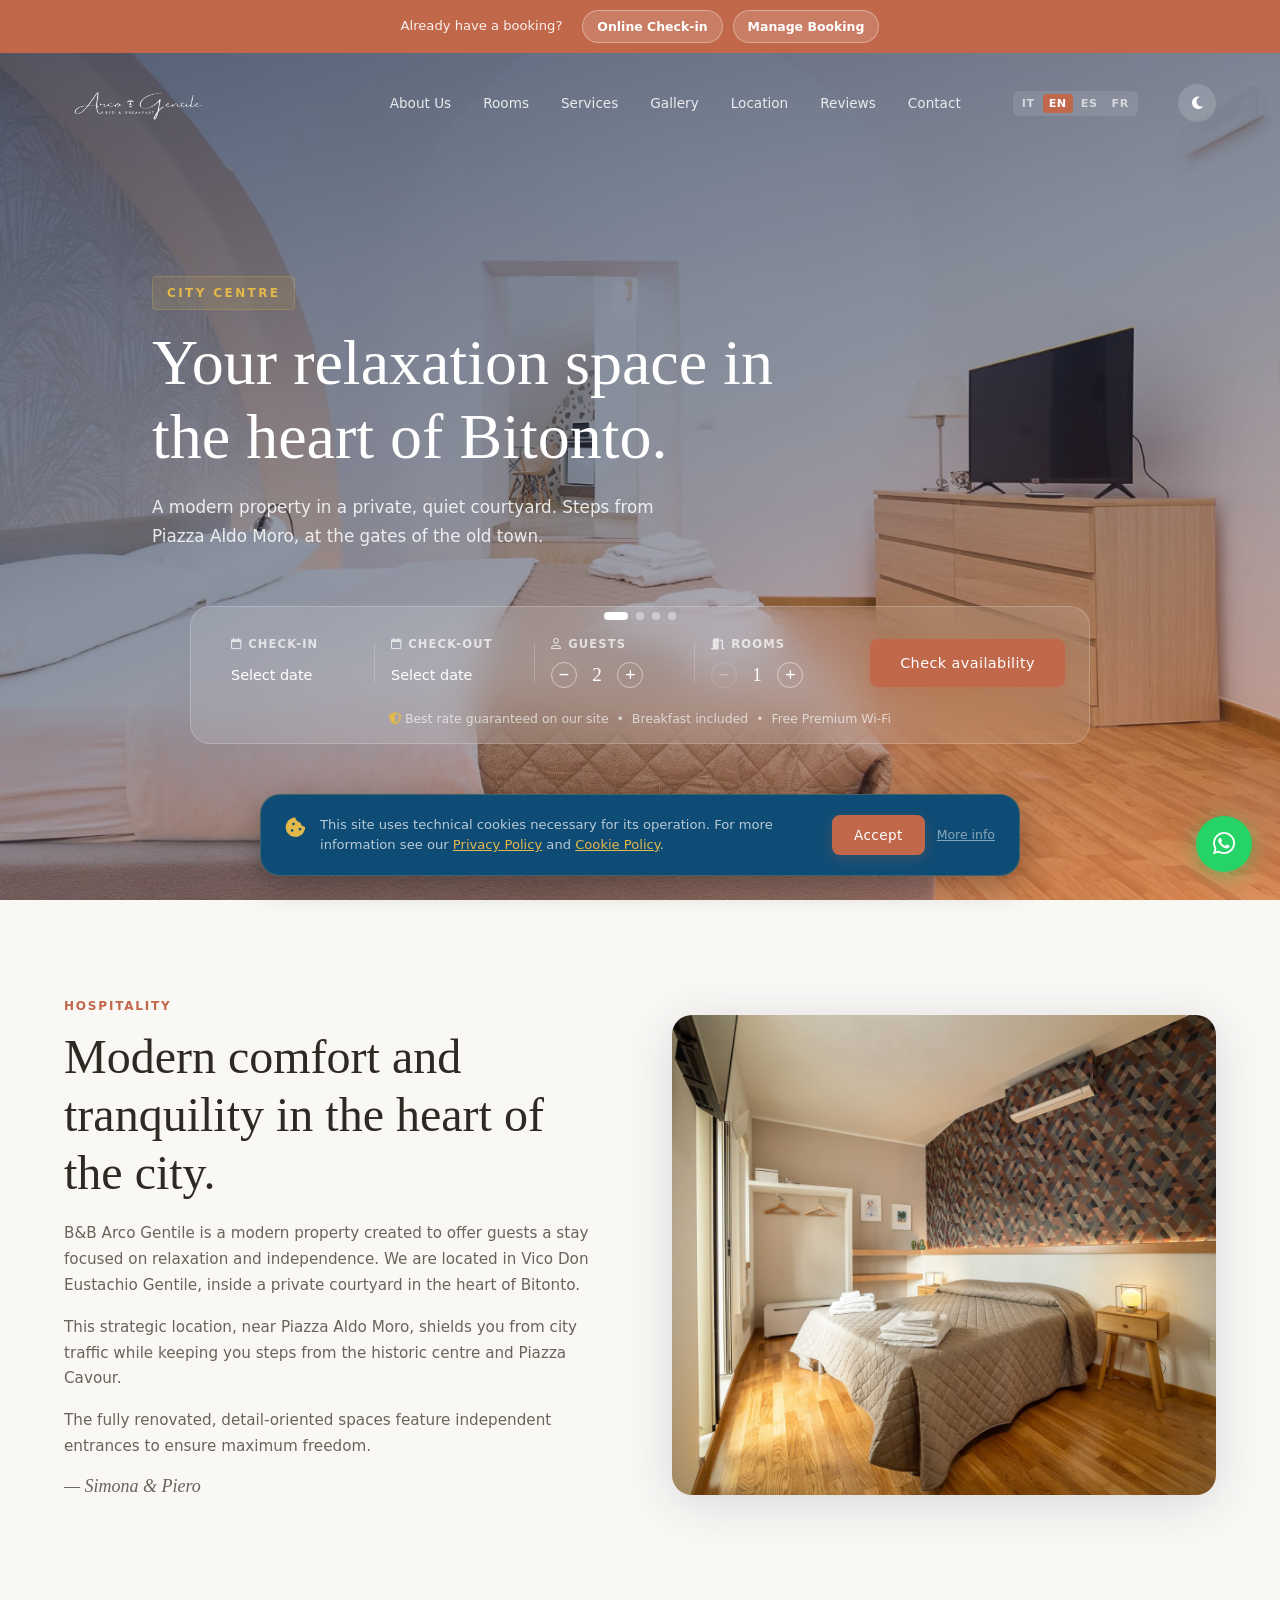
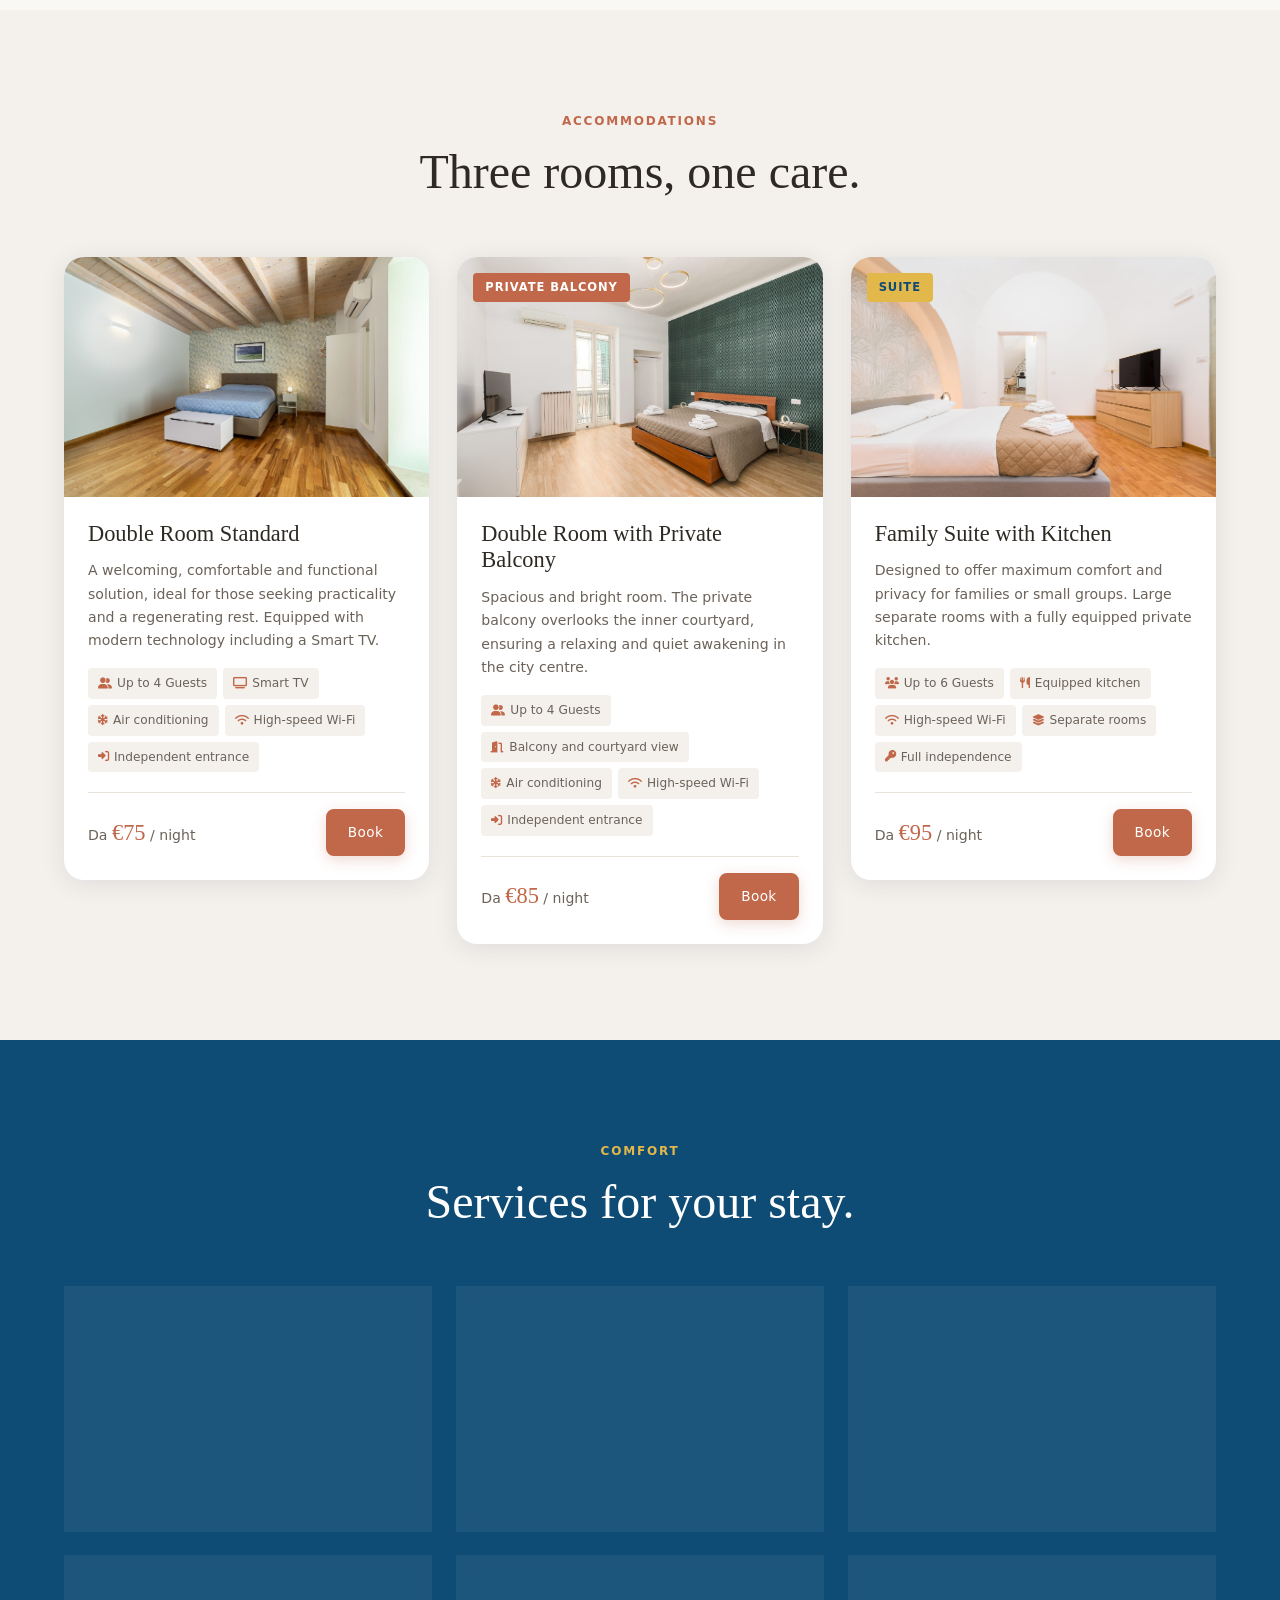
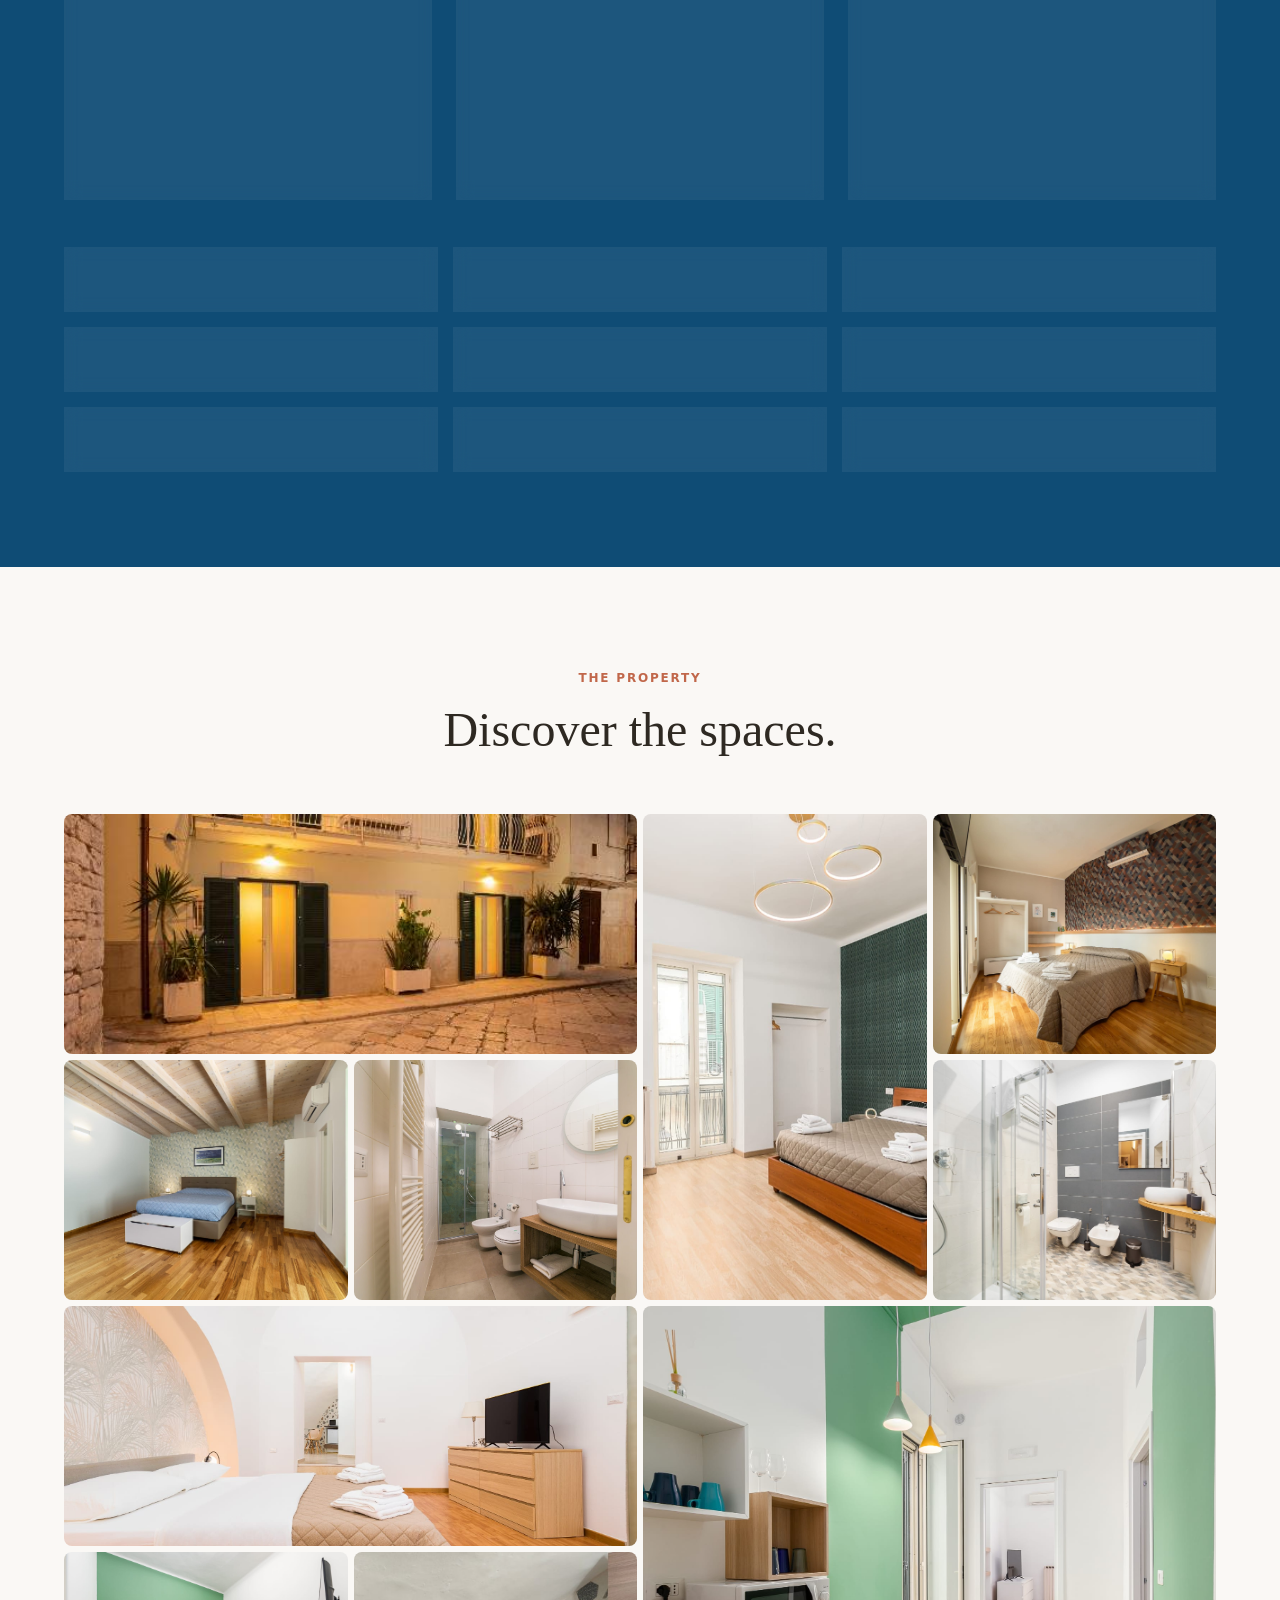
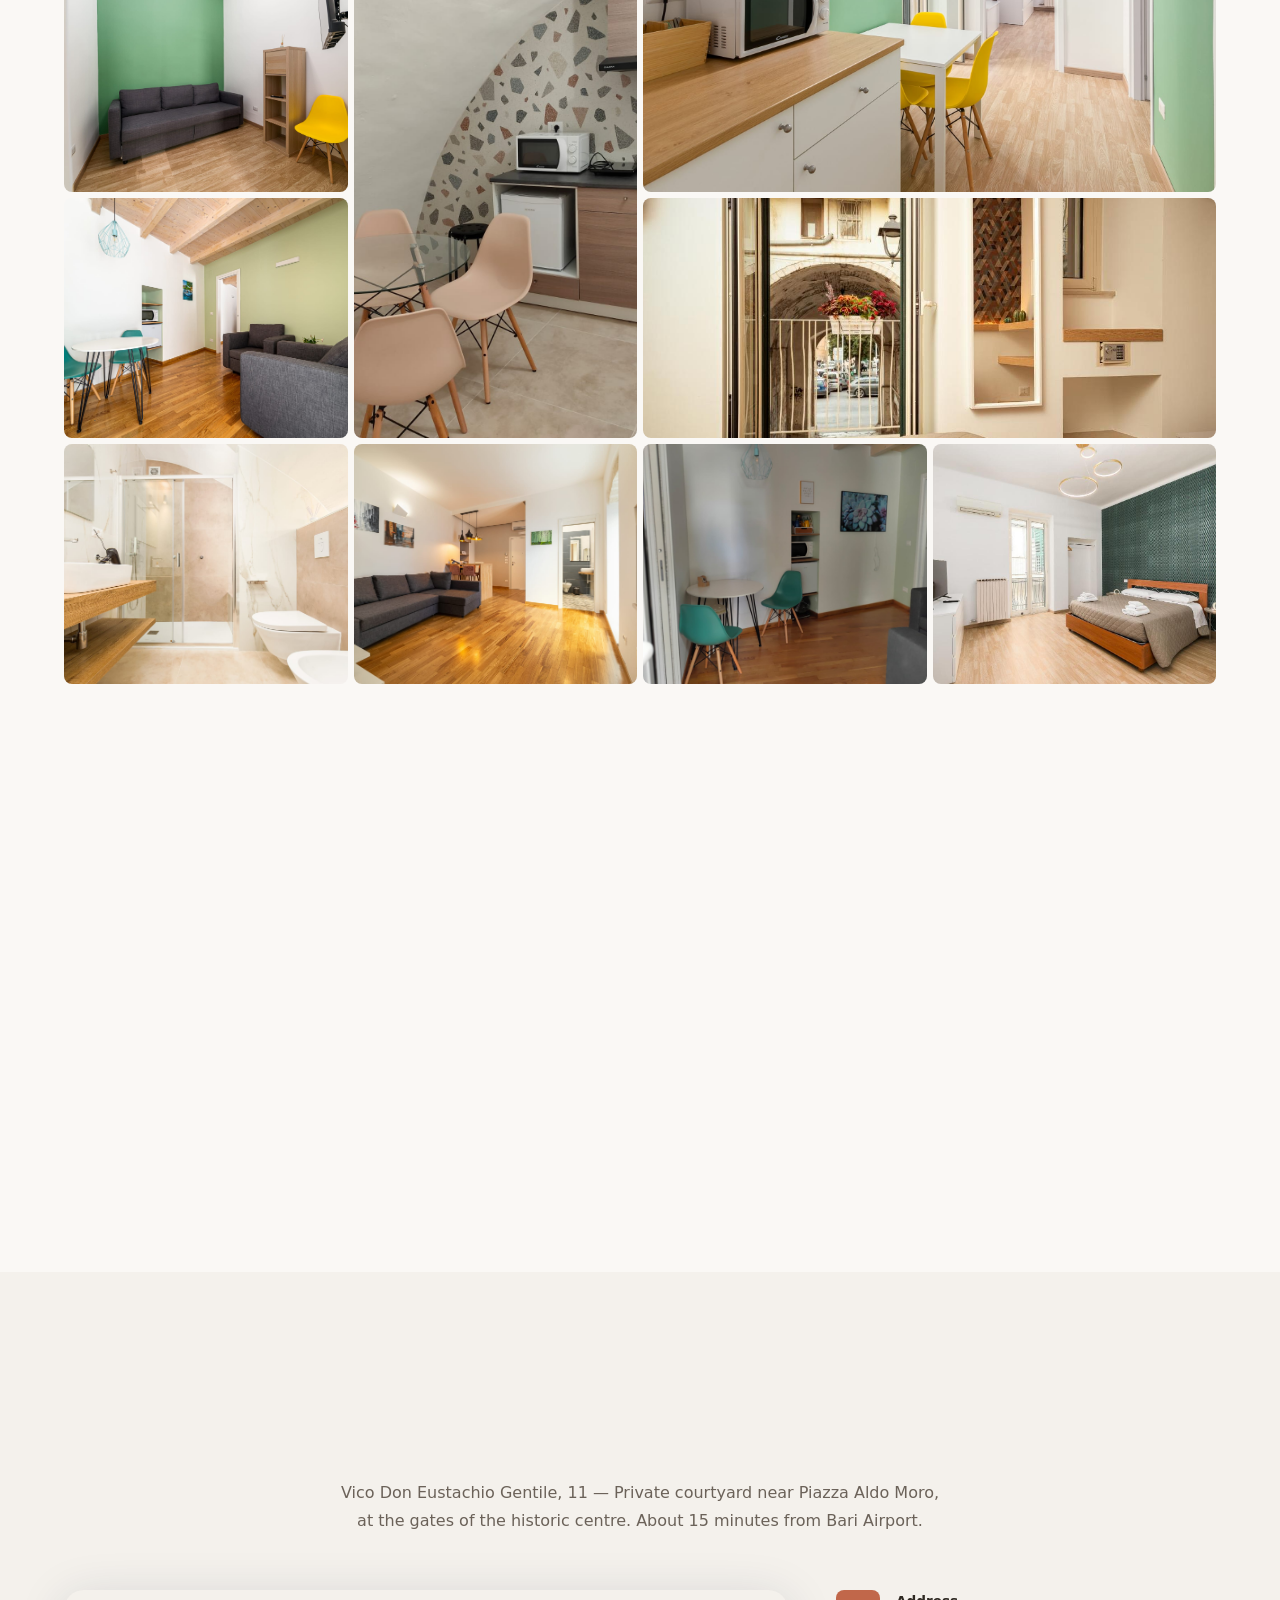
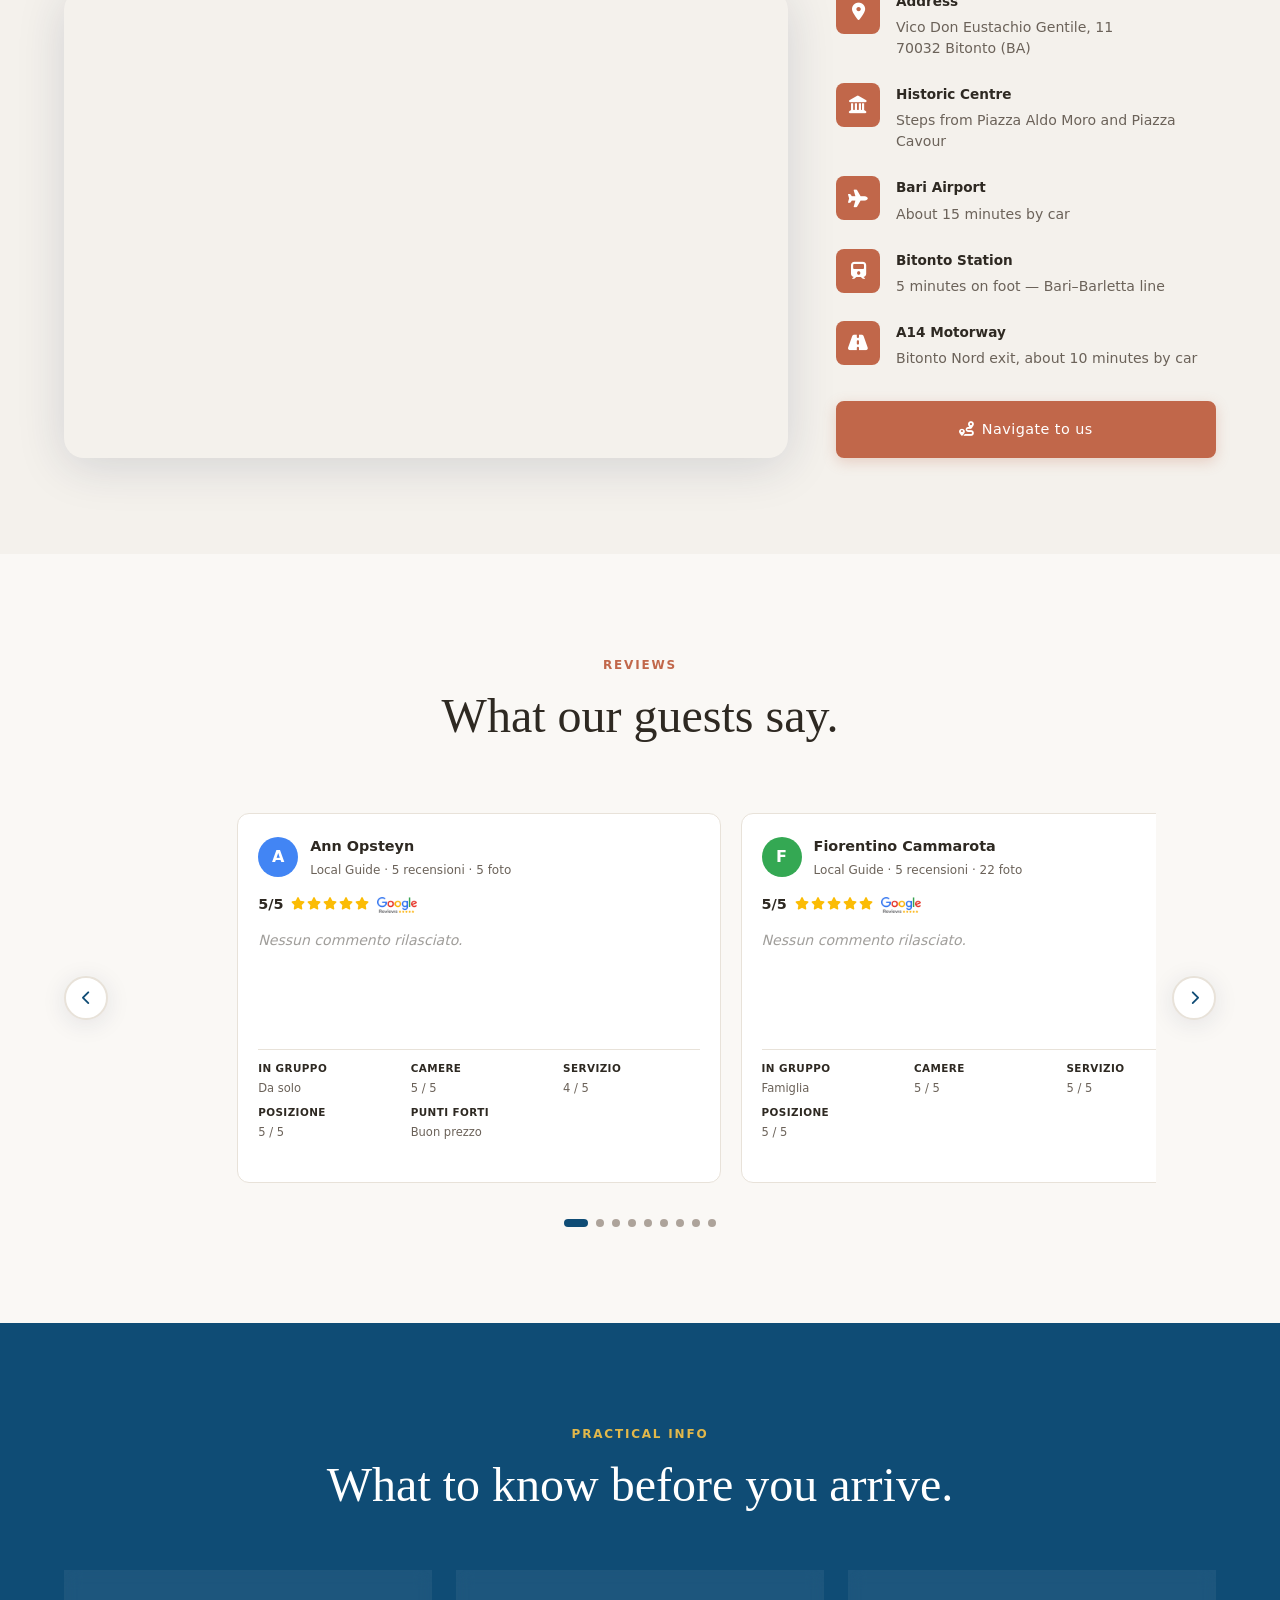
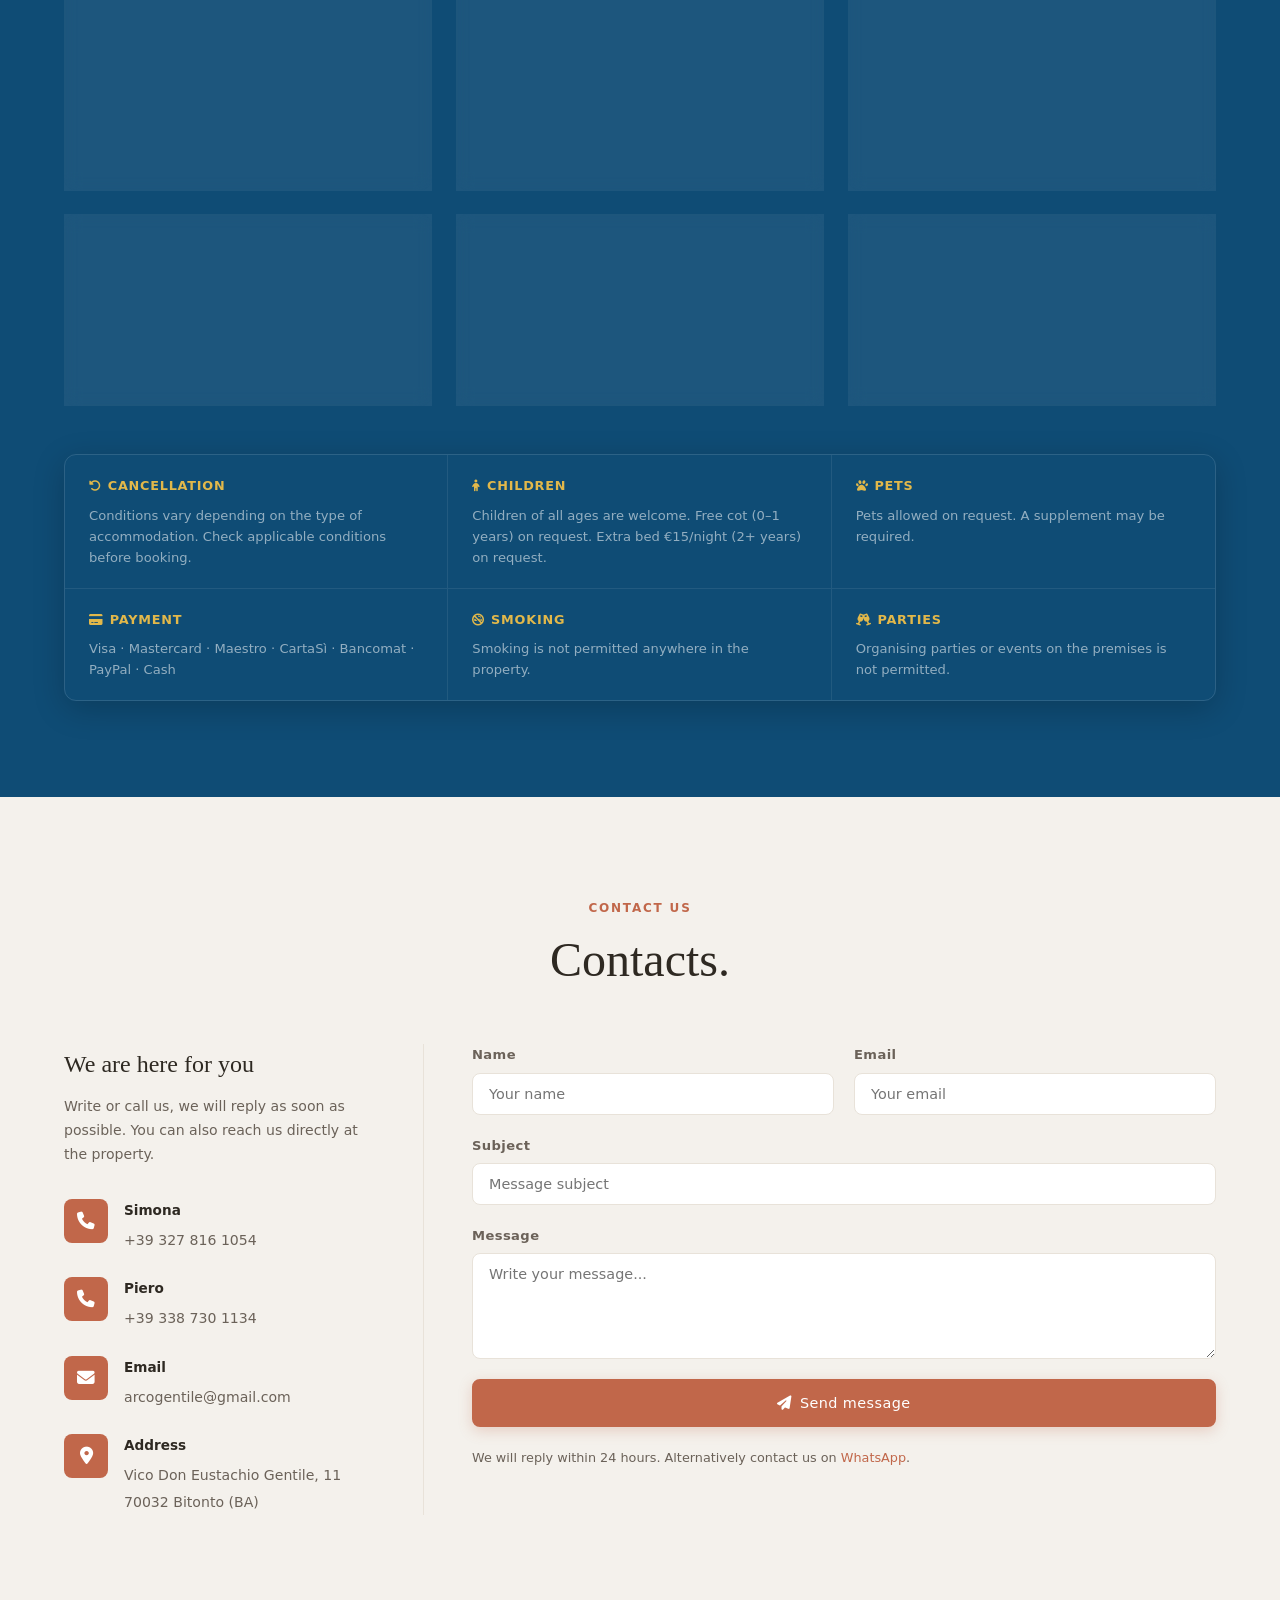
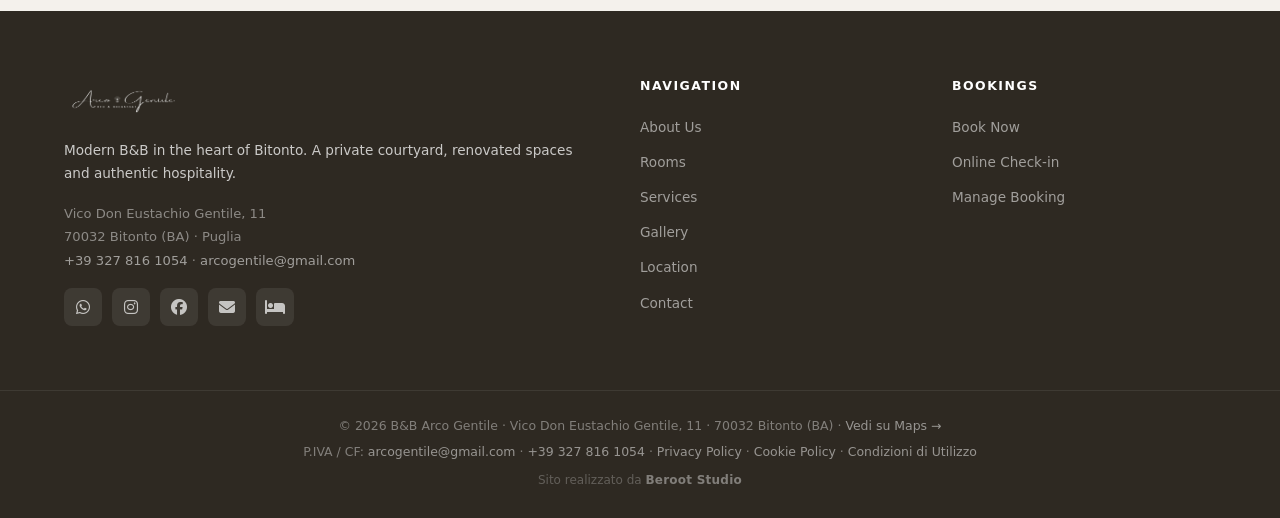
==== commit 4deab469: "Fix: galleryItems undefined in lightbox, aggiorna CSP per Google Analytics" ====
--- a/index.html
+++ b/index.html
@@ -8,7 +8,7 @@
   <meta name="keywords" content="B&B Bitonto, Arco Gentile, bed and breakfast Bitonto, alloggi Bitonto, soggiorno Puglia, hotel Bitonto centro" />
   <meta name="author" content="B&B Arco Gentile" />
   <meta name="robots" content="index, follow" />
-  <meta http-equiv="Content-Security-Policy" content="default-src 'self'; script-src 'self' https://www.googletagmanager.com 'unsafe-inline'; style-src 'self' https://fonts.googleapis.com https://cdnjs.cloudflare.com 'unsafe-inline'; font-src 'self' https://fonts.gstatic.com https://cdnjs.cloudflare.com; img-src 'self' data: https:; connect-src https://formspree.io; frame-src https://www.google.com;" />
+  <meta http-equiv="Content-Security-Policy" content="default-src 'self'; script-src 'self' https://www.googletagmanager.com https://www.google-analytics.com 'unsafe-inline'; style-src 'self' https://fonts.googleapis.com https://cdnjs.cloudflare.com 'unsafe-inline'; font-src 'self' https://fonts.gstatic.com https://cdnjs.cloudflare.com; img-src 'self' data: https:; connect-src 'self' https://formspree.io https://www.google-analytics.com https://region1.google-analytics.com https://analytics.google.com https://api.web3forms.com; frame-src https://www.google.com;" />
   <link rel="canonical" href="https://arcogentile.it/" />
 
   <!-- Open Graph -->
@@ -53,7 +53,7 @@
   </script>
 
   <!-- Stylesheet -->
-  <link rel="stylesheet" href="style.css?v=2" />
+  <link rel="stylesheet" href="style.css" />
   <style>
     html, body { overflow-x: hidden !important; max-width: 100vw !important; }
     * { box-sizing: border-box; }
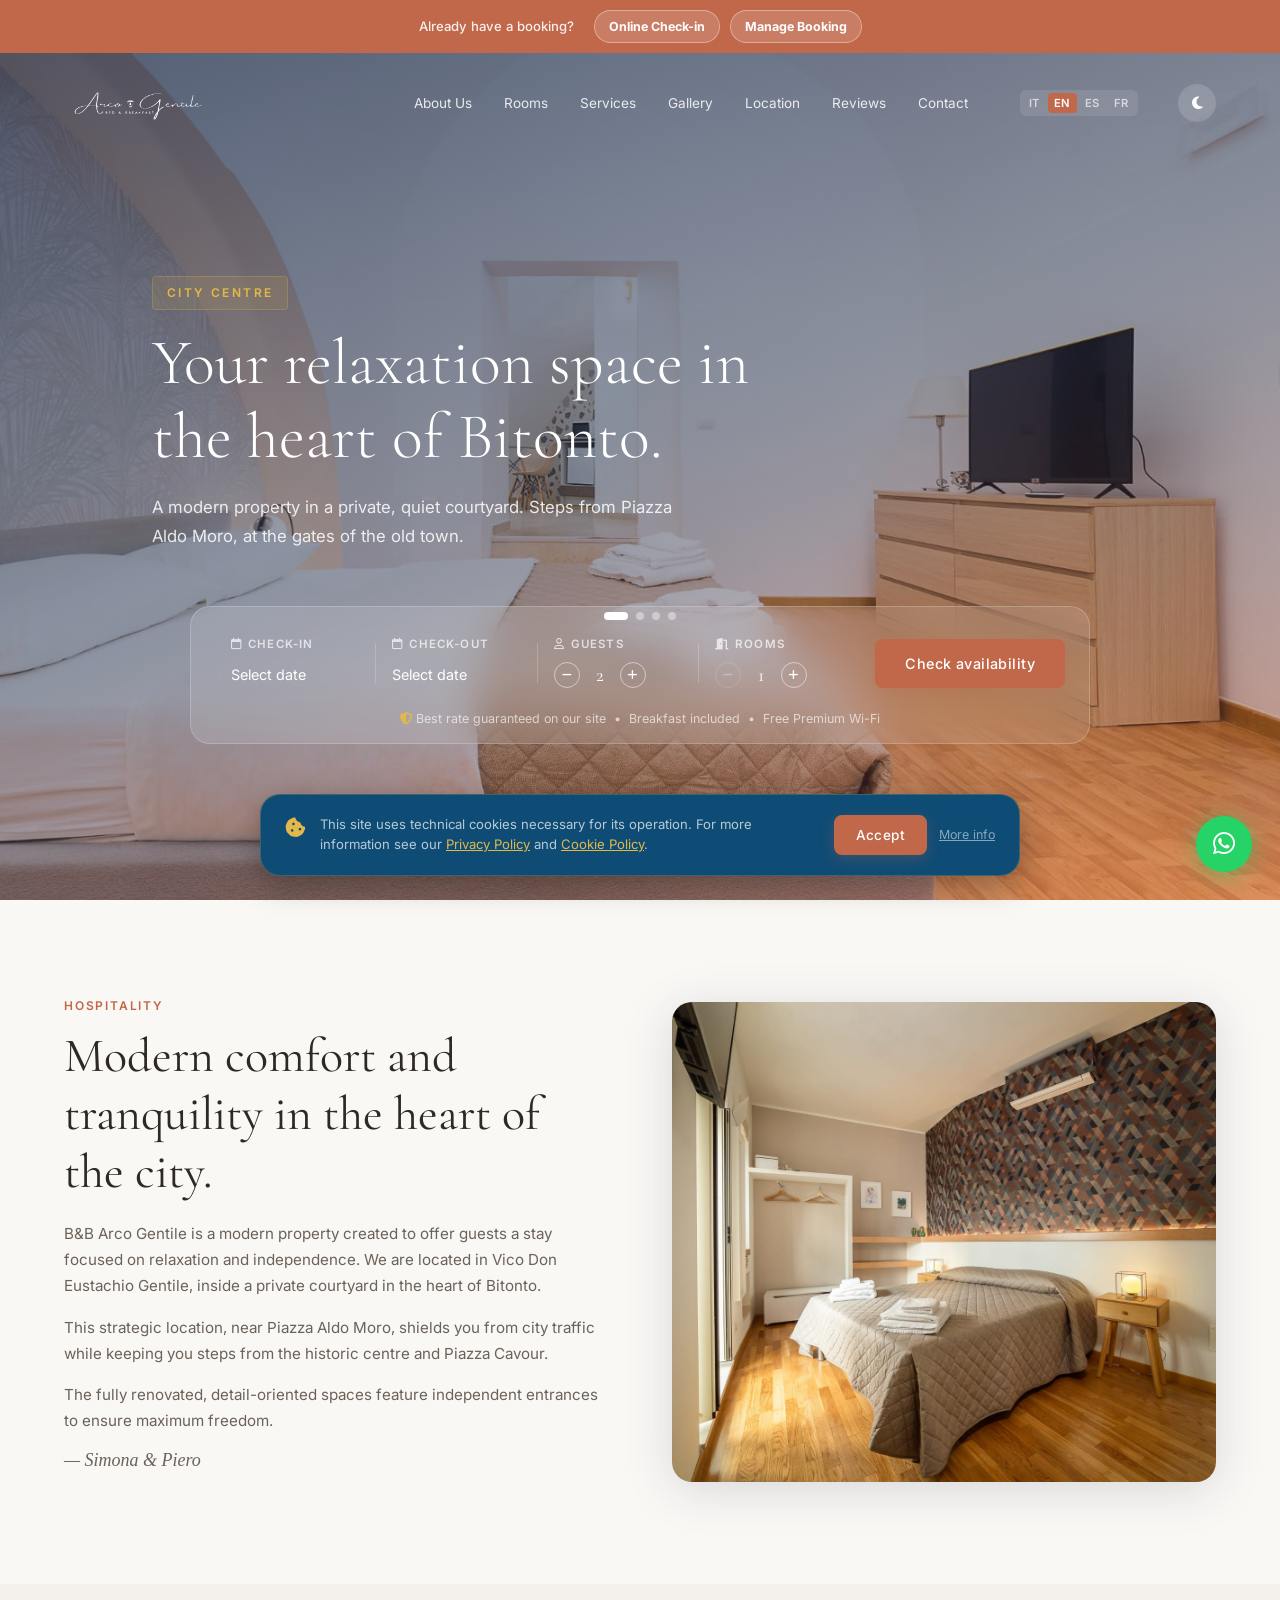
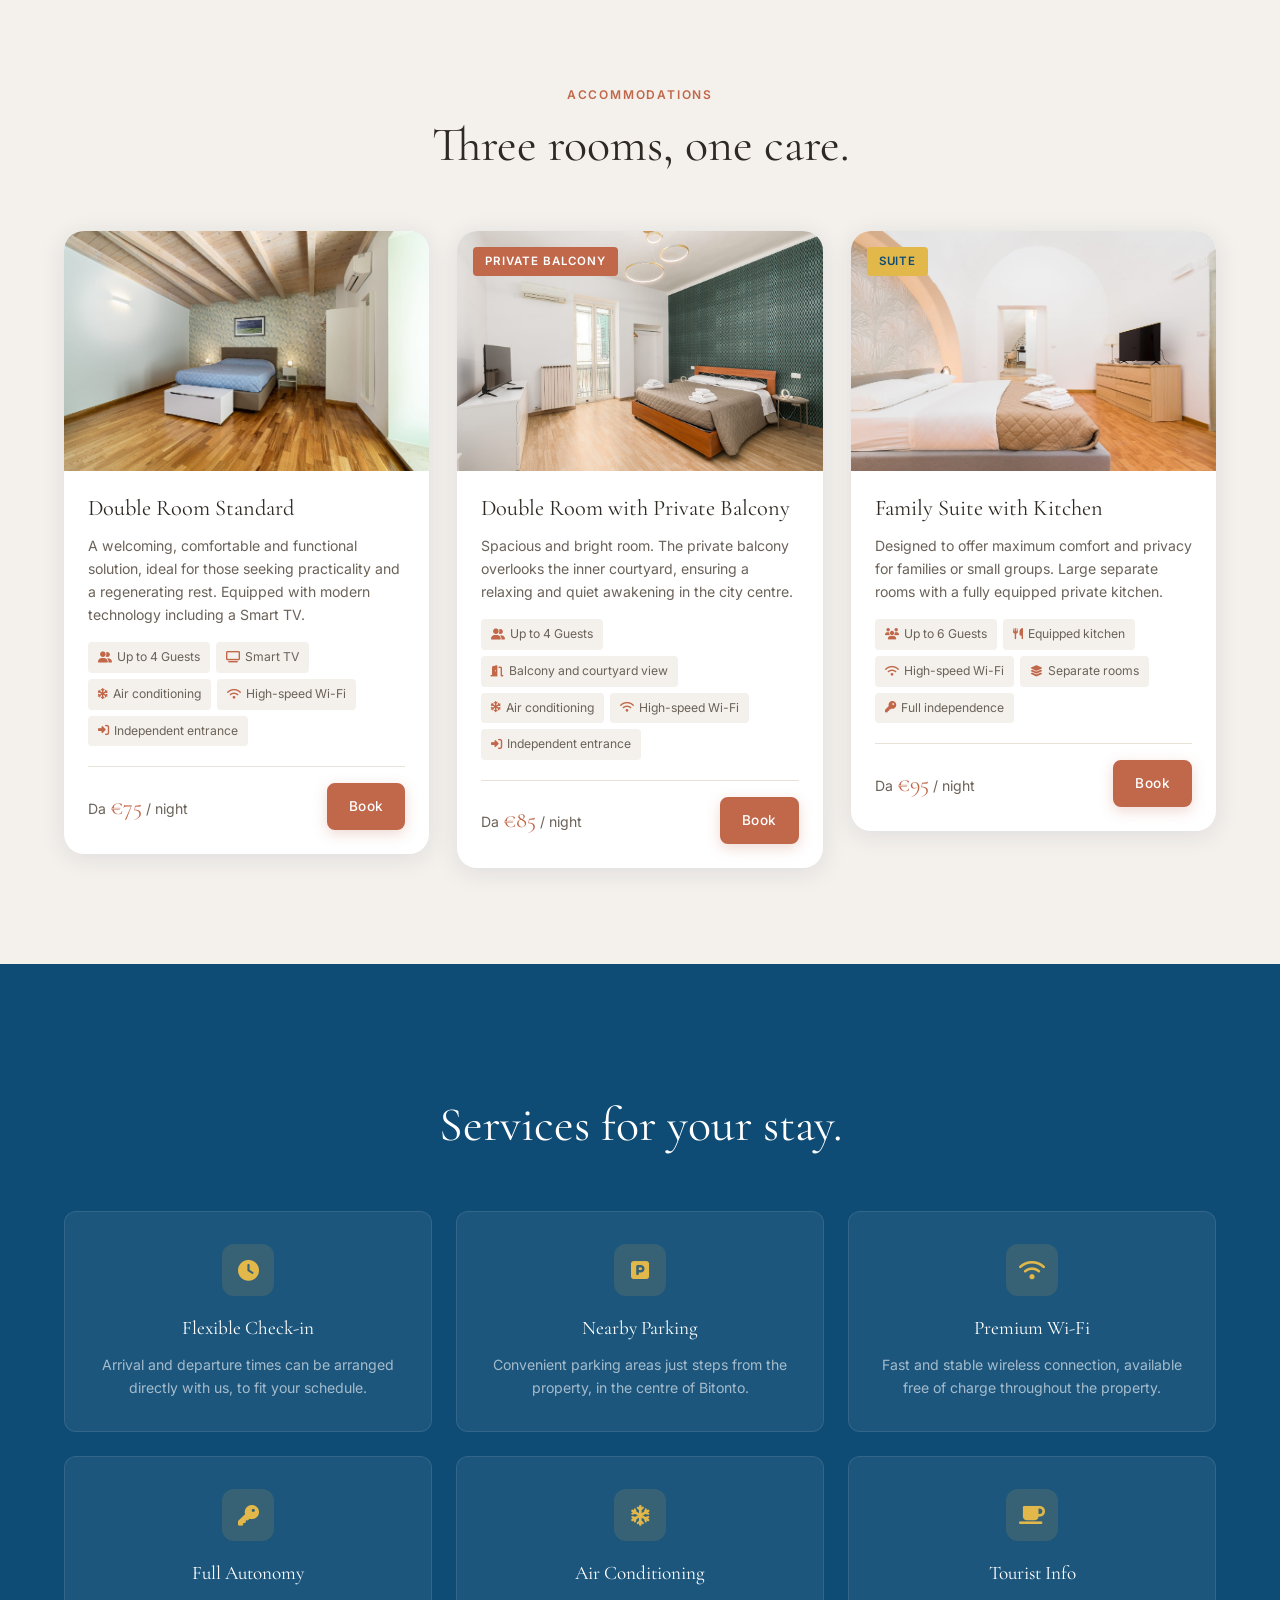
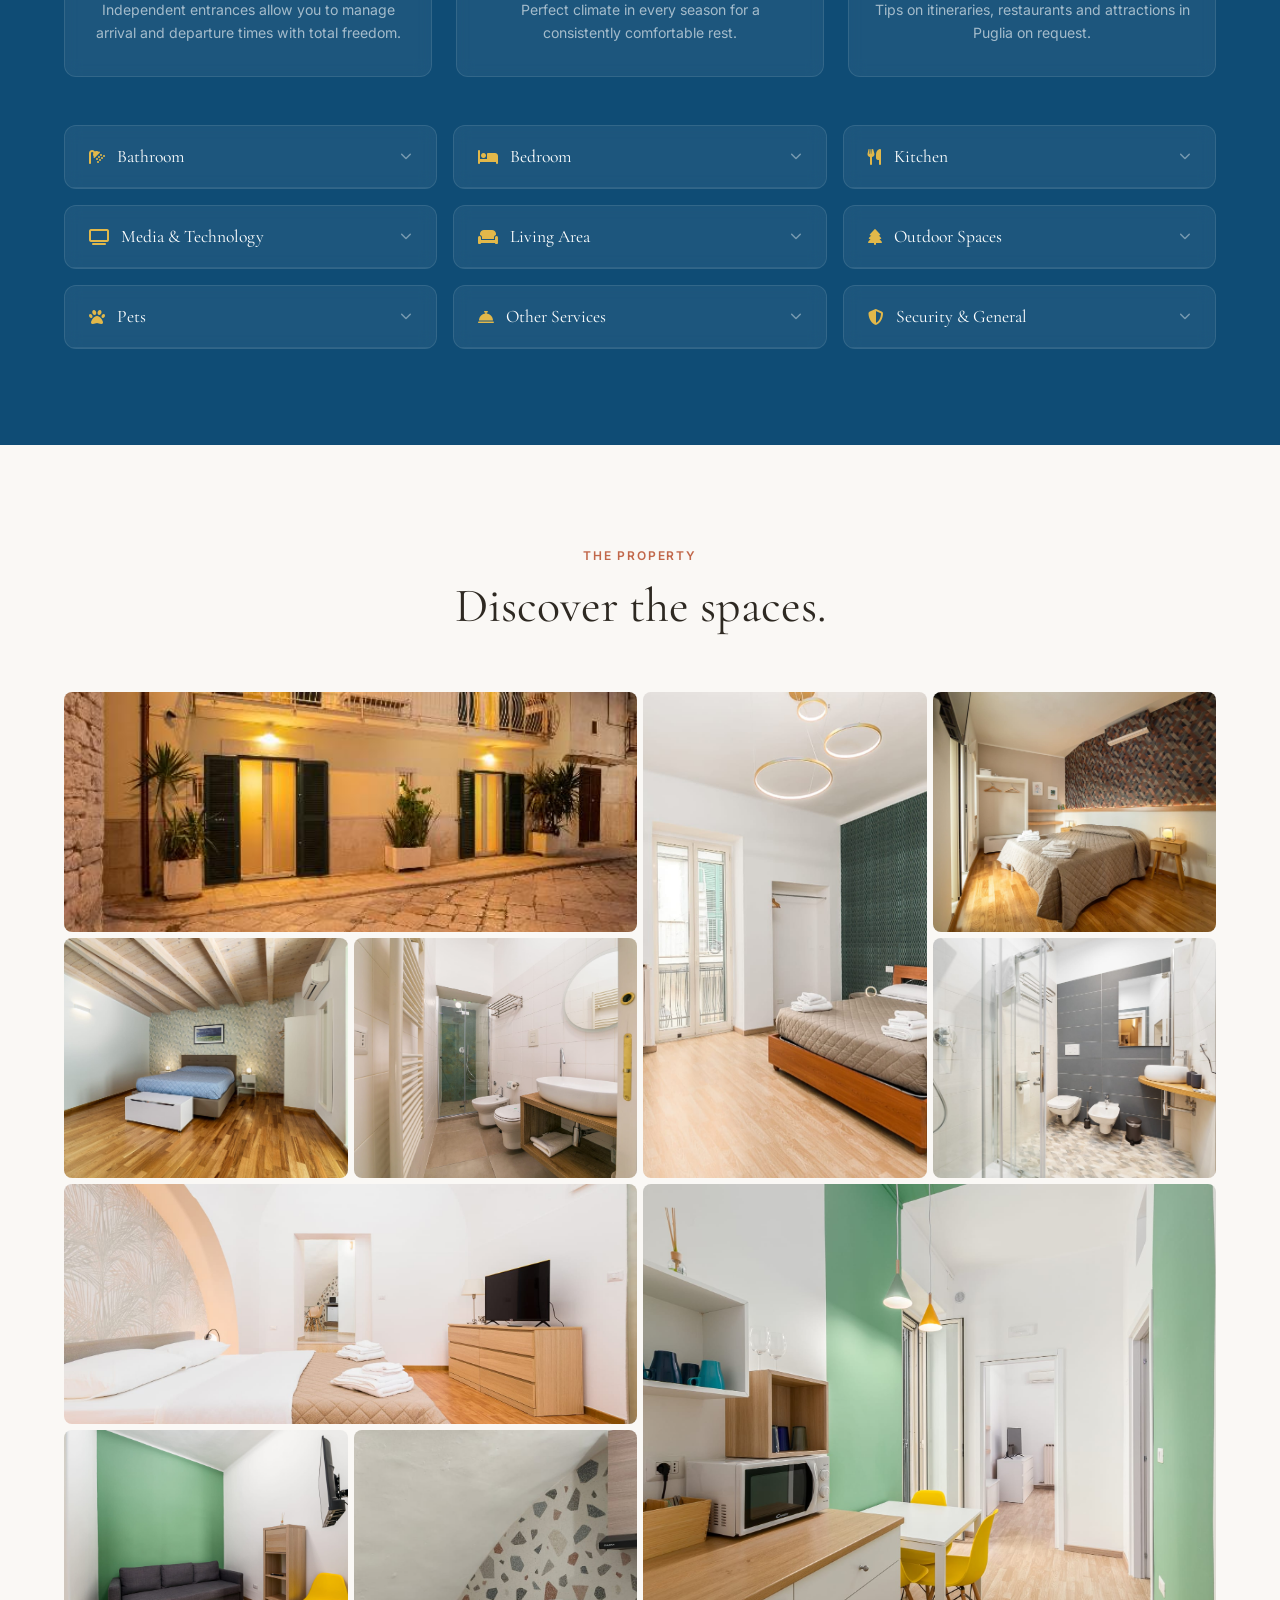
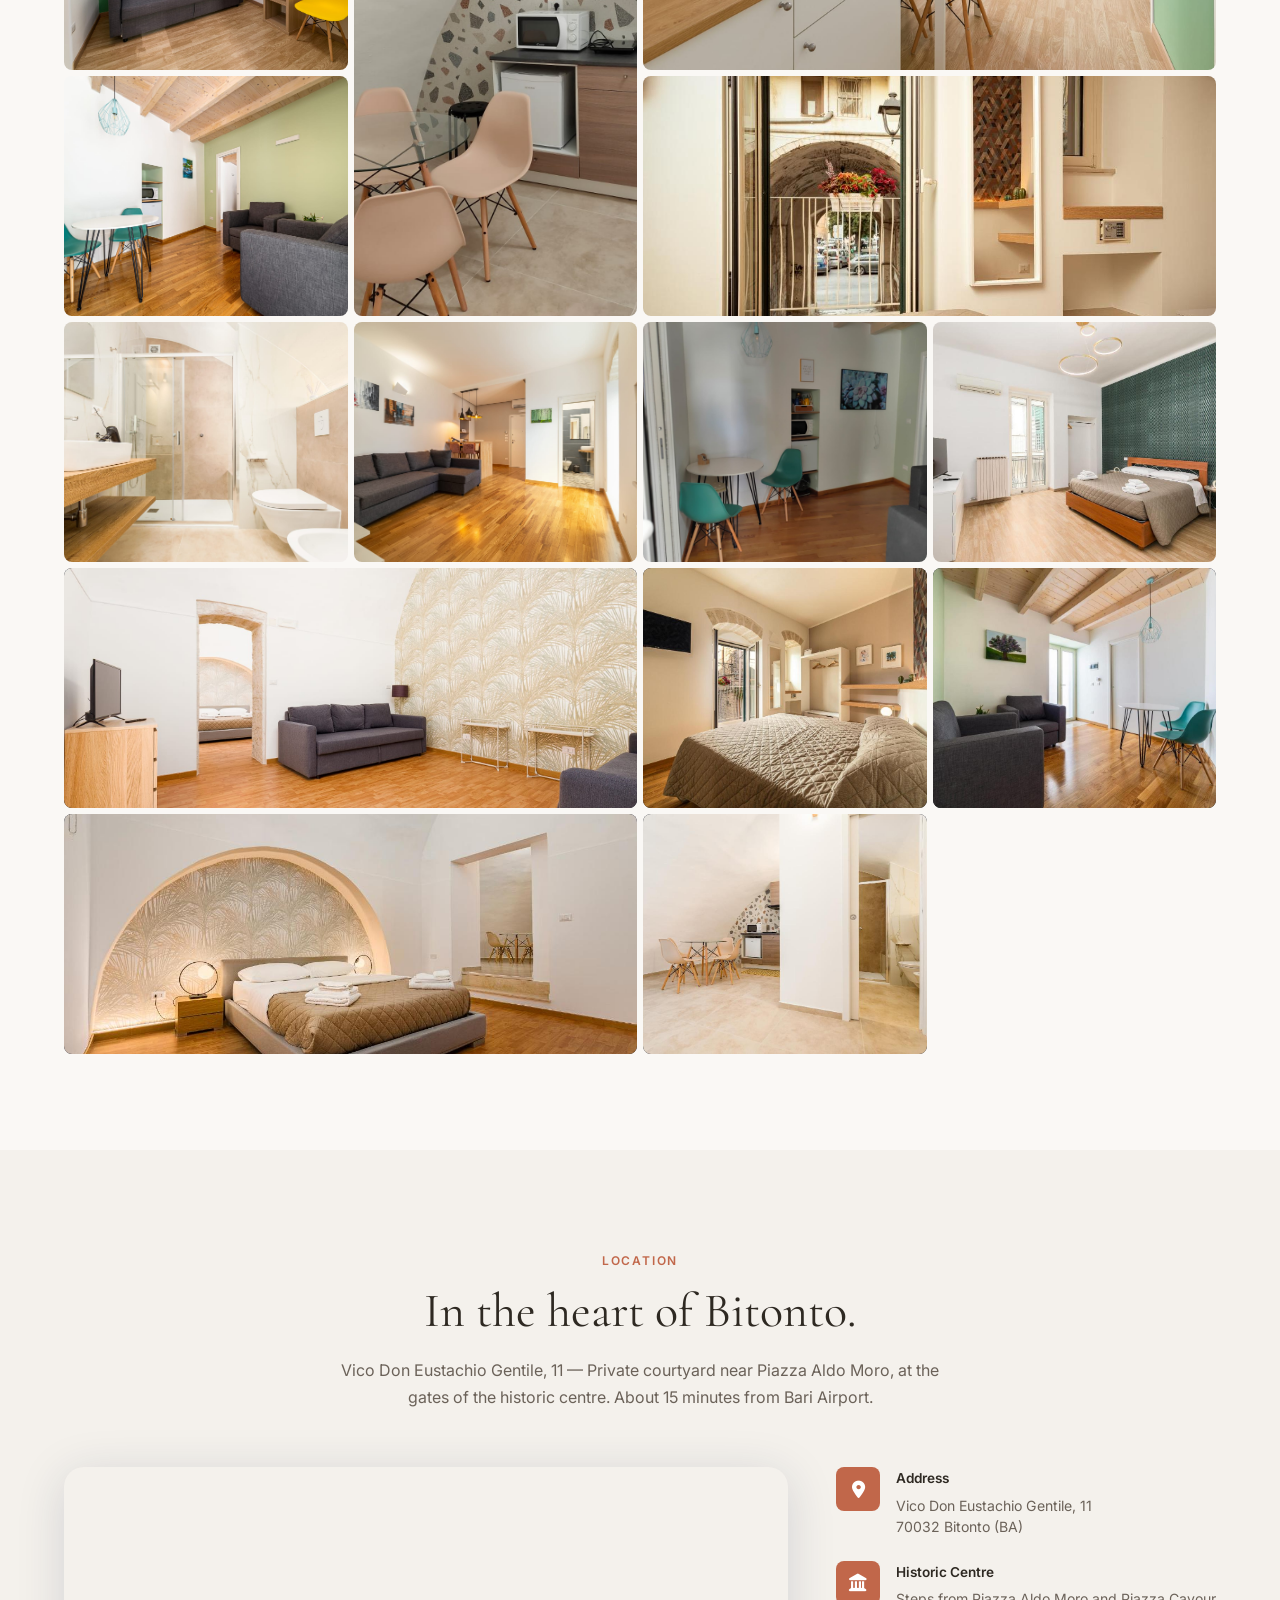
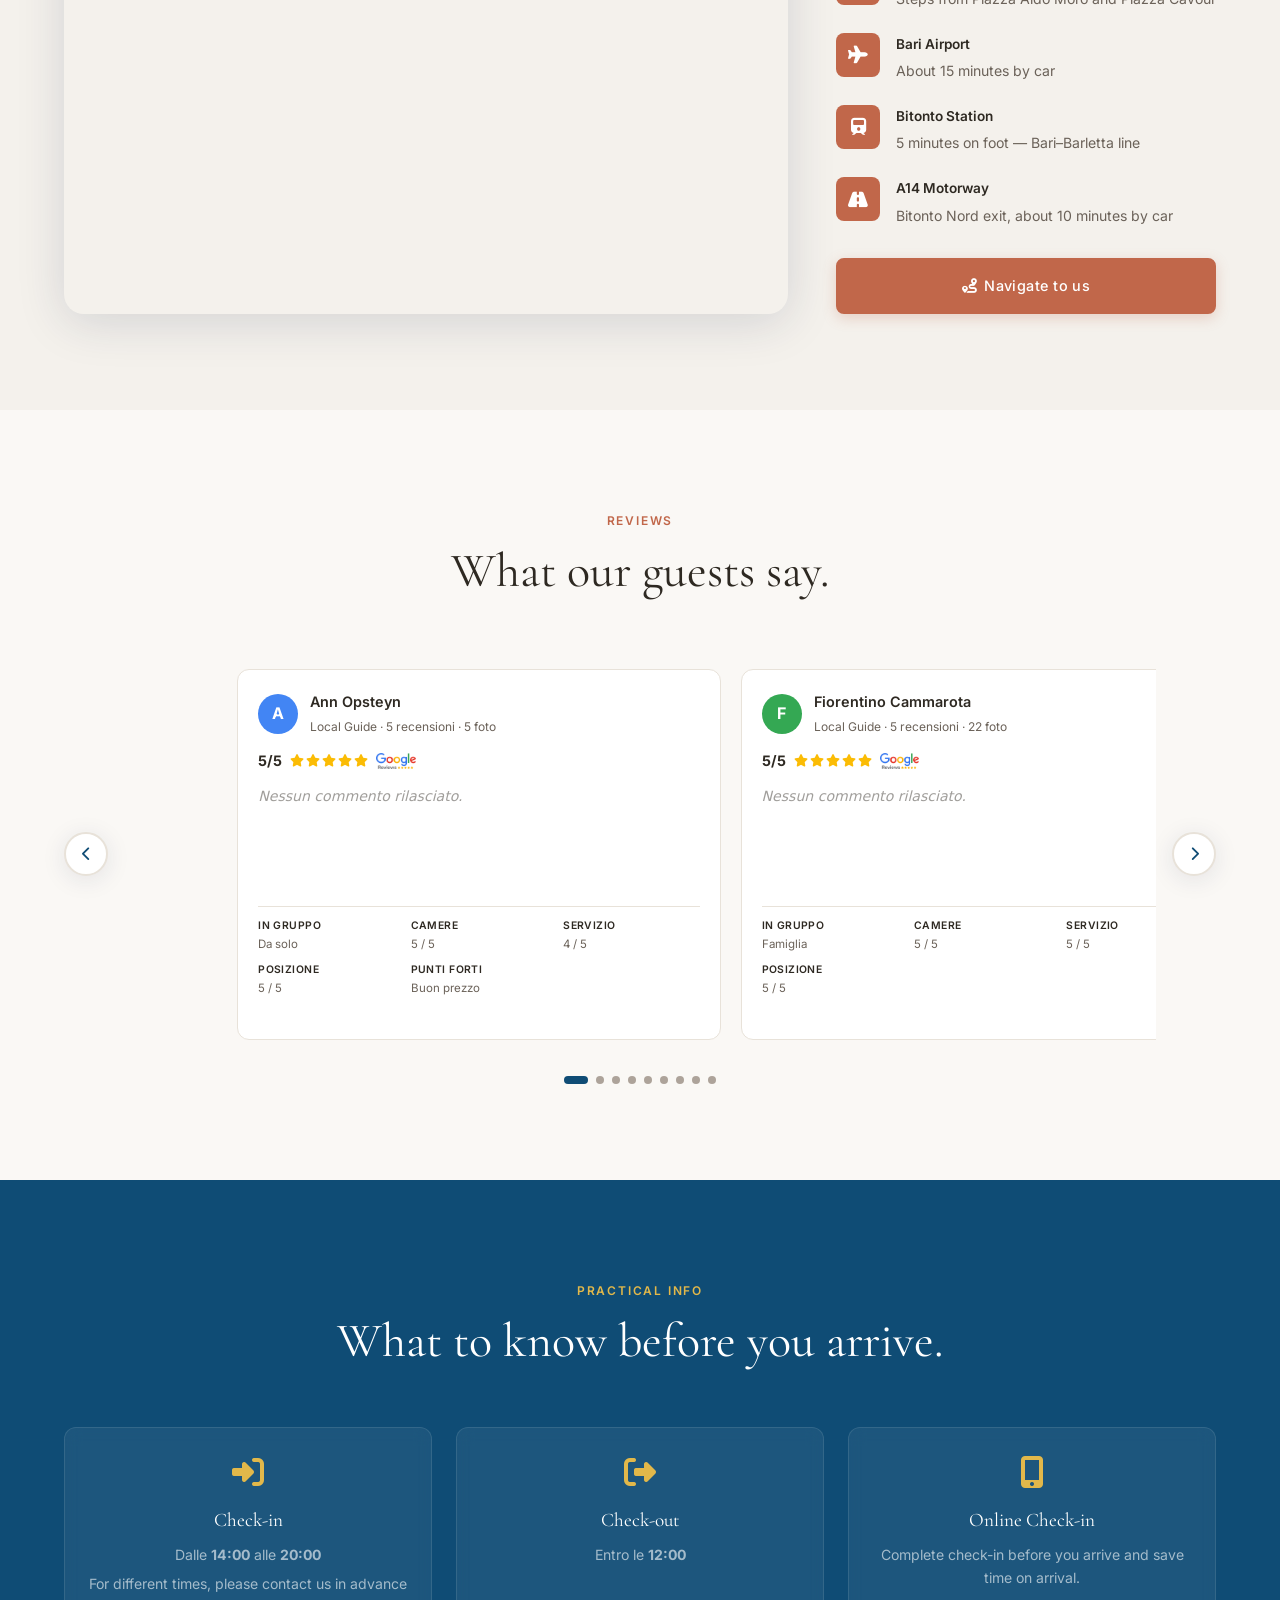
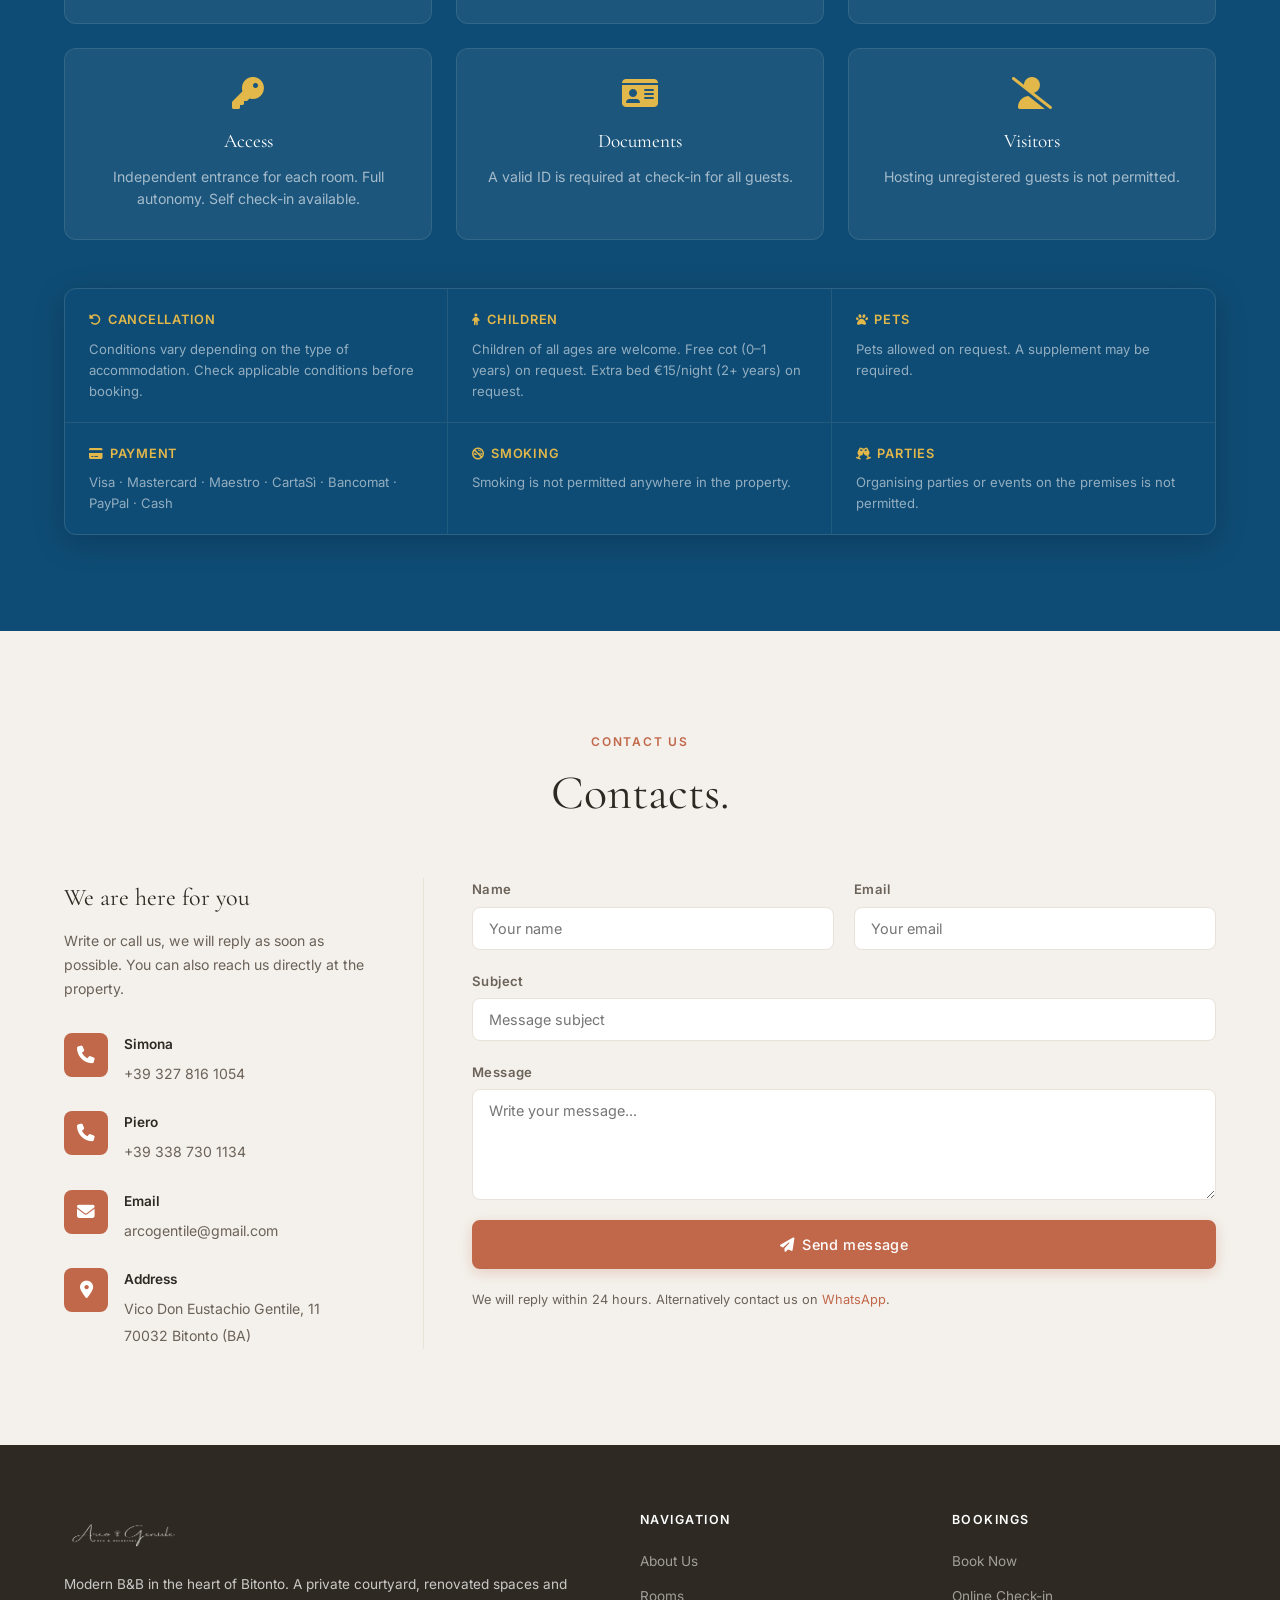
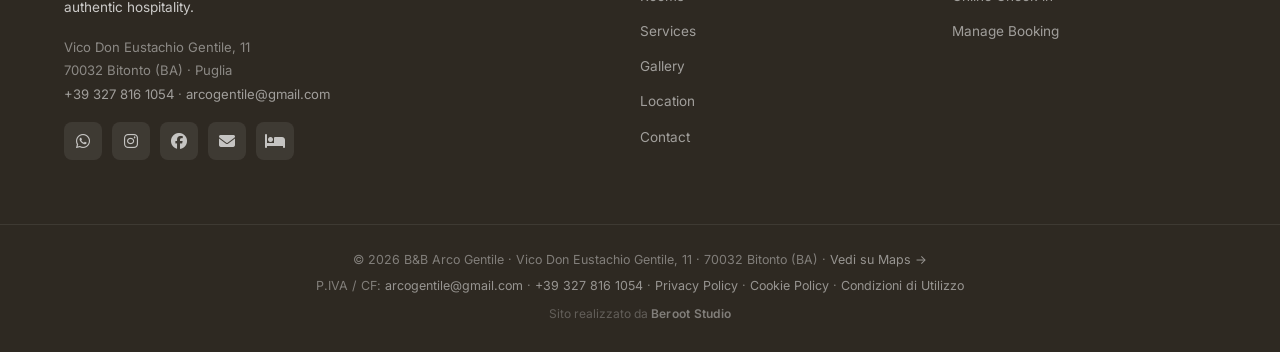
==== commit e71779c1: "Rimuovi CSP meta tag che causava problemi" ====
--- a/index.html
+++ b/index.html
@@ -8,7 +8,6 @@
   <meta name="keywords" content="B&B Bitonto, Arco Gentile, bed and breakfast Bitonto, alloggi Bitonto, soggiorno Puglia, hotel Bitonto centro" />
   <meta name="author" content="B&B Arco Gentile" />
   <meta name="robots" content="index, follow" />
-  <meta http-equiv="Content-Security-Policy" content="default-src 'self'; script-src 'self' https://www.googletagmanager.com https://www.google-analytics.com 'unsafe-inline'; style-src 'self' https://fonts.googleapis.com https://cdnjs.cloudflare.com 'unsafe-inline'; font-src 'self' https://fonts.gstatic.com https://cdnjs.cloudflare.com; img-src 'self' data: https:; connect-src 'self' https://formspree.io https://www.google-analytics.com https://region1.google-analytics.com https://analytics.google.com https://api.web3forms.com; frame-src https://www.google.com;" />
   <link rel="canonical" href="https://arcogentile.it/" />
 
   <!-- Open Graph -->
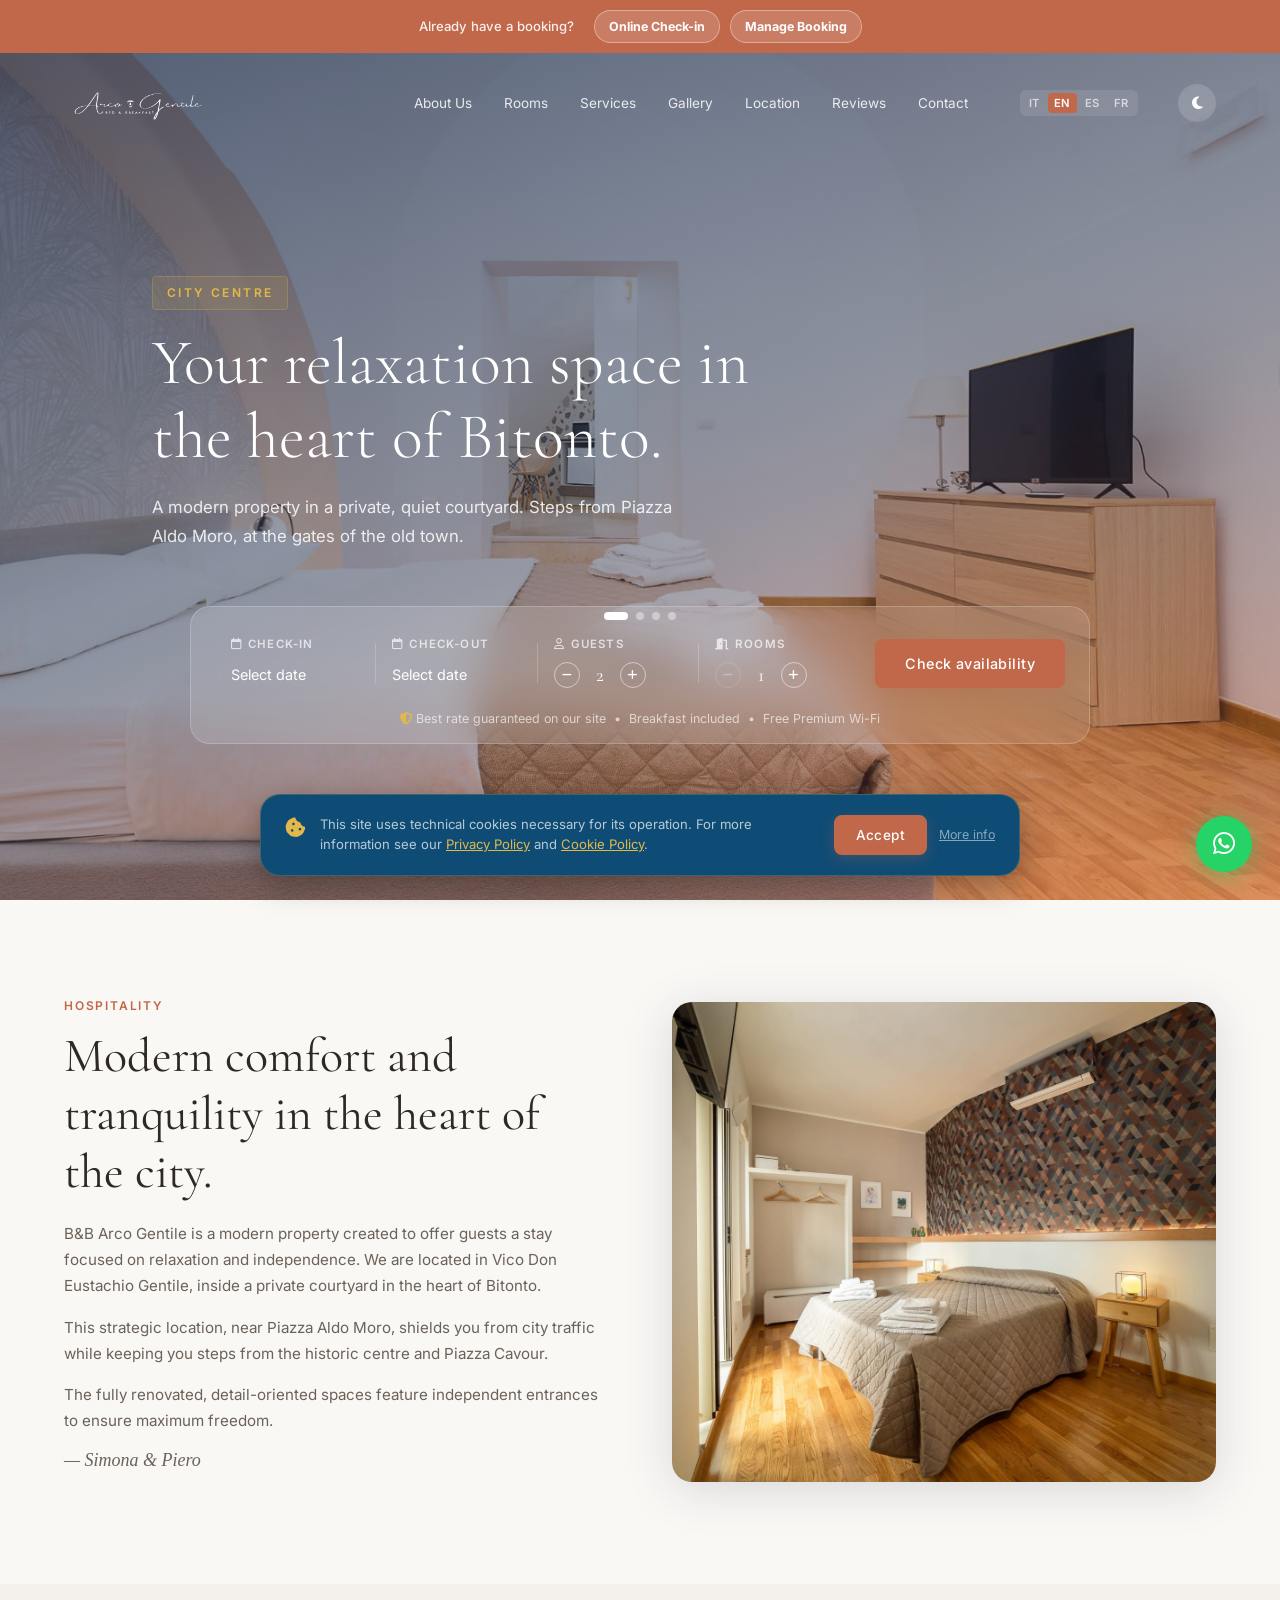
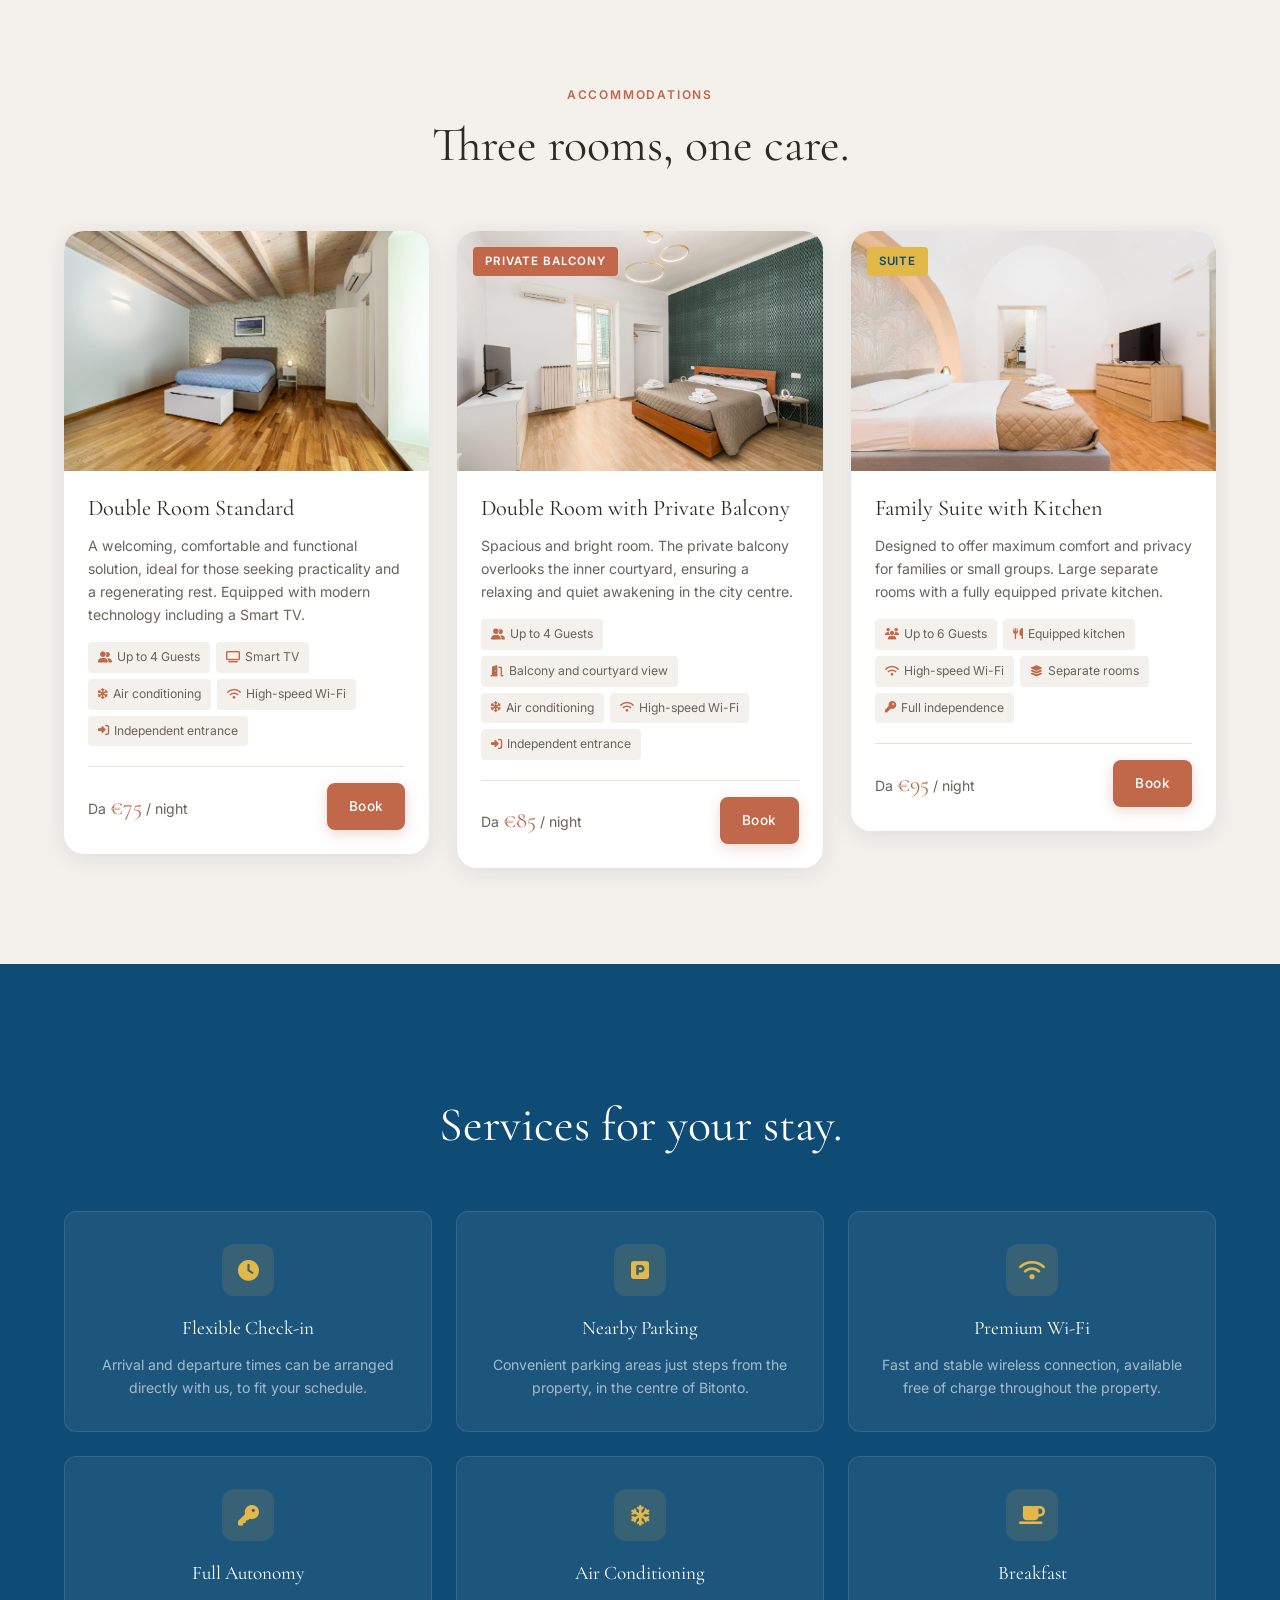
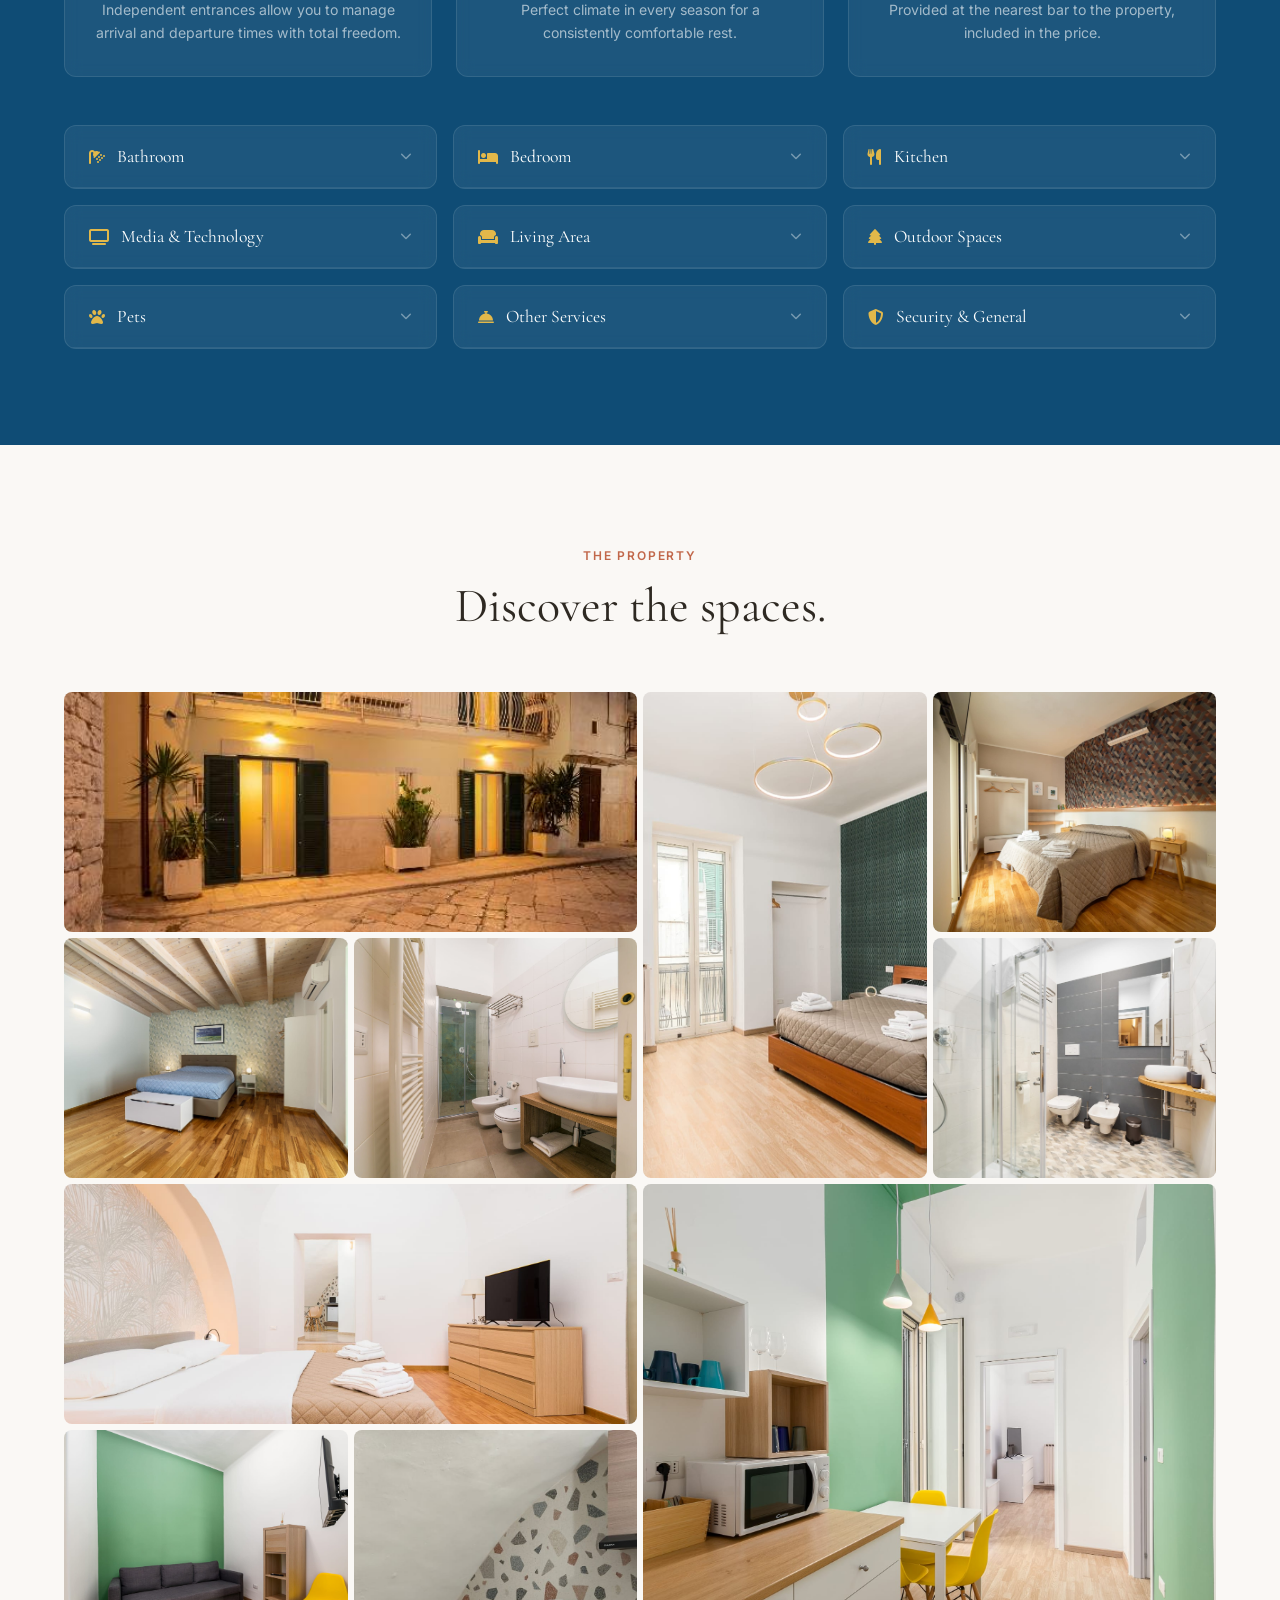
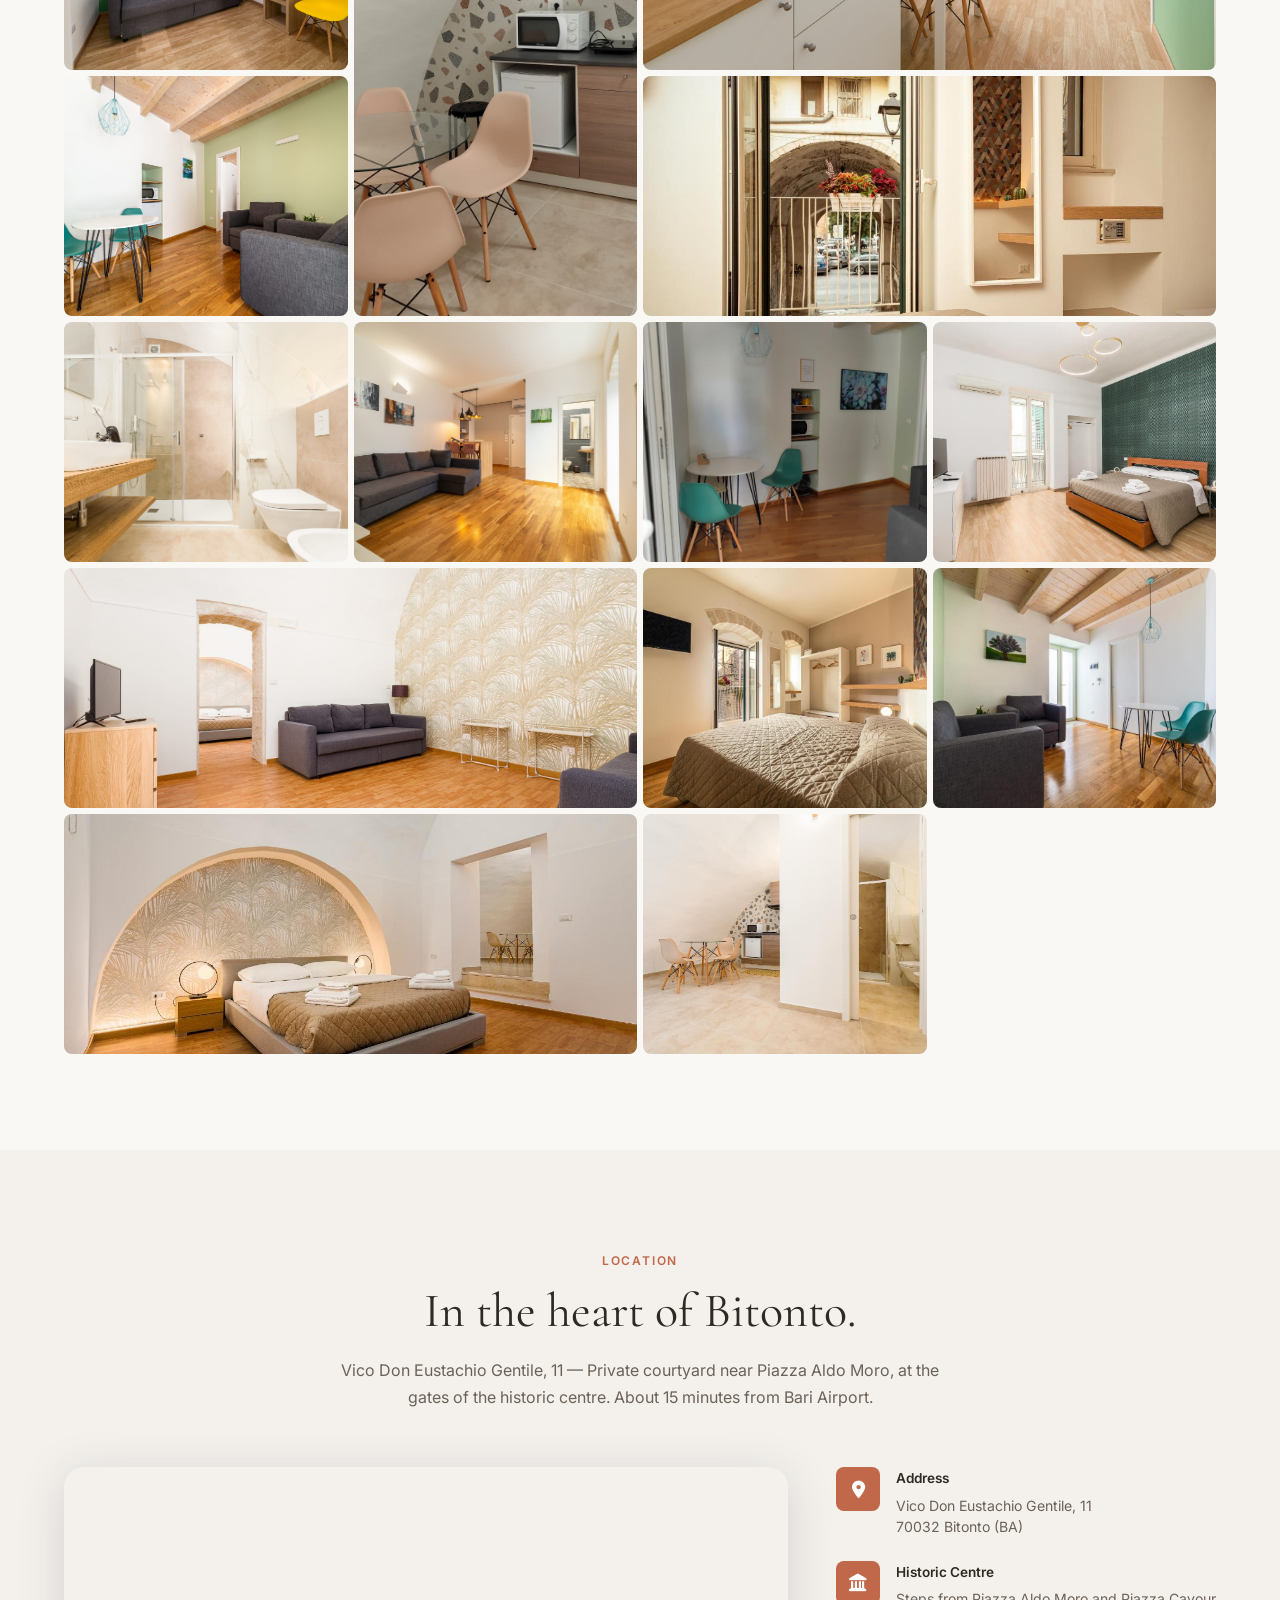
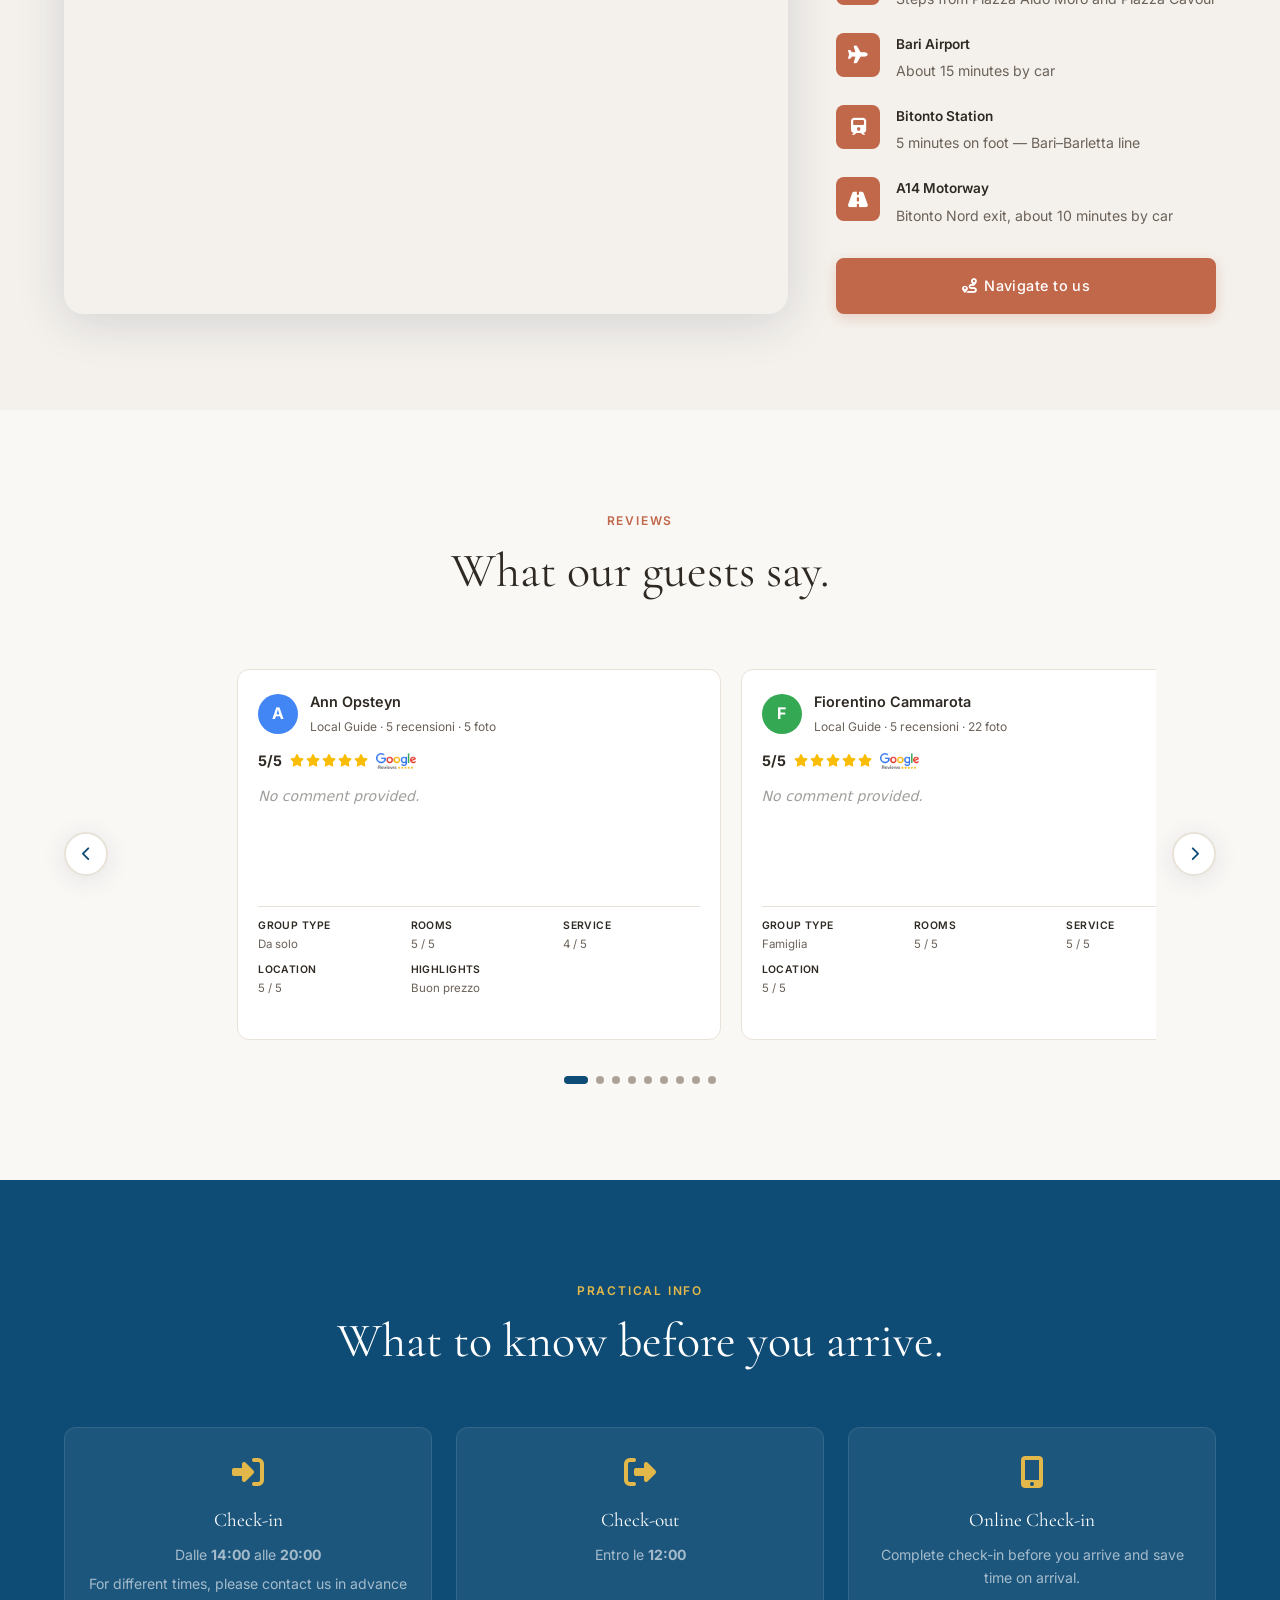
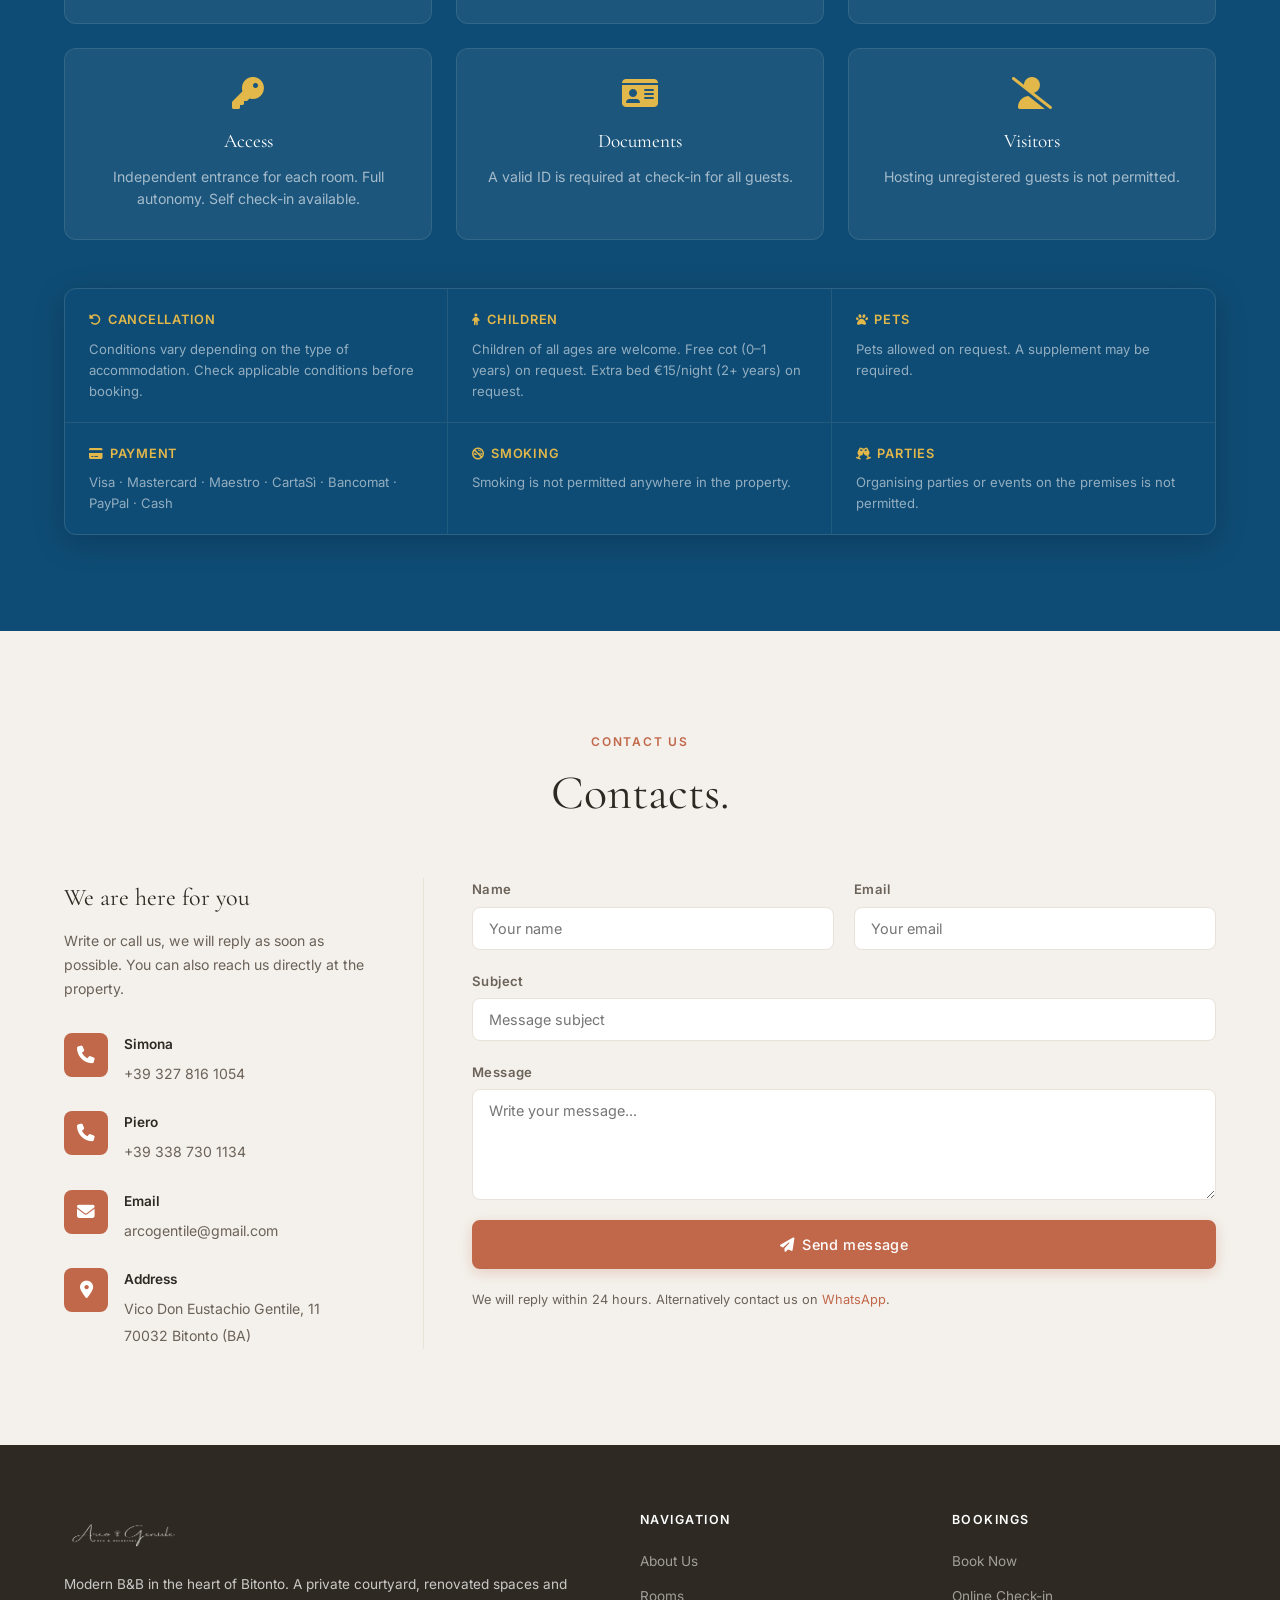
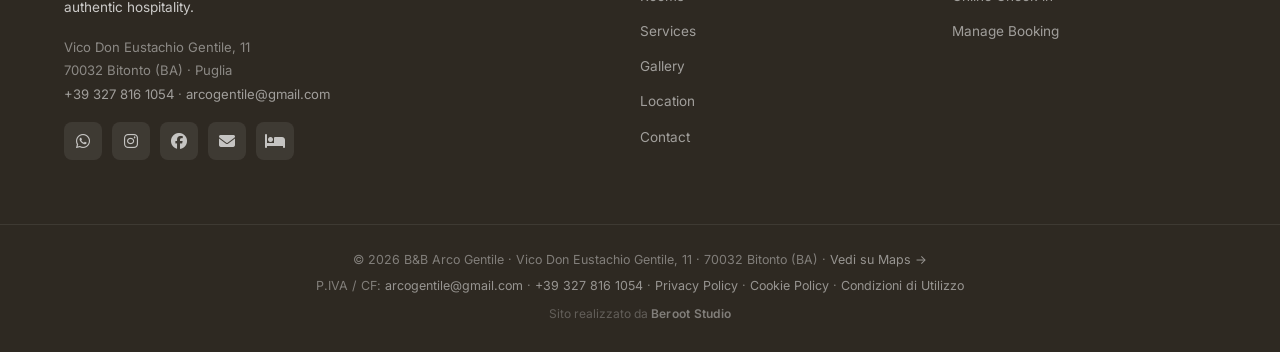
==== commit a938e9f8: "Mobile: booking bar collassabile, i18n recensioni e calendario, SEO fixes" ====
--- a/index.html
+++ b/index.html
@@ -38,7 +38,7 @@
   <link rel="icon" type="image/png" sizes="96x96" href="favicon/favicon-96x96.png" />
   <link rel="icon" type="image/svg+xml" href="favicon/favicon.svg" />
   <link rel="shortcut icon" href="favicon/favicon.ico" />
-  <link rel="apple-touch-icon" sizes="180x180" href="Foto/Logo/bb-arco-gentile-logo.png" />
+  <link rel="apple-touch-icon" sizes="180x180" href="favicon/favicon-96x96.png" />
   <link rel="manifest" href="manifest.json" />
   <meta name="theme-color" content="#0F4C75" />
 
@@ -114,8 +114,6 @@
   </script>
 </head>
 <body>
-  <script>if('scrollRestoration'in history)history.scrollRestoration='manual';window.scrollTo(0,0);</script>
-
   <!-- Preloader -->
   <div class="preloader" id="preloader">
     <div class="preloader-inner">
@@ -187,7 +185,12 @@
     </div>
 
     <!-- Booking Bar -->
-    <div class="booking-bar">
+    <div class="booking-bar" id="bookingBar">
+      <button class="booking-bar-toggle" id="bookingBarToggle">
+        <i class="fa-regular fa-calendar"></i>
+        <span data-i18n="booking.btn">Verifica disponibilità</span>
+        <i class="fa-solid fa-chevron-down booking-bar-chevron"></i>
+      </button>
       <div class="booking-bar-inner">
 
         <!-- Arrivo -->
@@ -245,7 +248,7 @@
       <div class="cal-panel-grids" id="calPanelGrids"></div>
       <div class="cal-panel-footer">
         <span class="cal-nights-label" id="calNights"></span>
-        <button class="btn btn-primary btn-sm" id="calConfirm">Conferma</button>
+        <button class="btn btn-primary btn-sm" id="calConfirm" data-i18n="cal.confirm">Conferma</button>
       </div>
     </div>
   </div>
@@ -637,16 +640,16 @@
             <div class="stars"><i class="fa-solid fa-star"></i><i class="fa-solid fa-star"></i><i class="fa-solid fa-star"></i><i class="fa-solid fa-star"></i><i class="fa-solid fa-star"></i></div>
             <span class="rec-date"><img src="Foto/Logo/toppng.com-oogle-review-logo-png-google-reviews-transparent-993x400.png" alt="Google Reviews" class="rec-google-logo" /></span>
           </div>
-          <p class="rec-text rec-no-comment">Nessun commento rilasciato.</p>
+          <p class="rec-text rec-no-comment" data-i18n="rec.nocomment">Nessun commento rilasciato.</p>
           <div class="rec-details">
             <div class="rec-details-row">
-              <div class="rec-detail-item"><span class="rec-detail-label">In gruppo</span><span class="rec-detail-value">Da solo</span></div>
-              <div class="rec-detail-item"><span class="rec-detail-label">Camere</span><span class="rec-detail-value">5 / 5</span></div>
-              <div class="rec-detail-item"><span class="rec-detail-label">Servizio</span><span class="rec-detail-value">4 / 5</span></div>
-            </div>
-            <div class="rec-details-row">
-              <div class="rec-detail-item"><span class="rec-detail-label">Posizione</span><span class="rec-detail-value">5 / 5</span></div>
-              <div class="rec-detail-item"><span class="rec-detail-label">Punti forti</span><span class="rec-detail-value">Buon prezzo</span></div>
+              <div class="rec-detail-item"><span class="rec-detail-label" data-i18n="rec.gruppo">In gruppo</span><span class="rec-detail-value">Da solo</span></div>
+              <div class="rec-detail-item"><span class="rec-detail-label" data-i18n="rec.camere">Camere</span><span class="rec-detail-value">5 / 5</span></div>
+              <div class="rec-detail-item"><span class="rec-detail-label" data-i18n="rec.servizio">Servizio</span><span class="rec-detail-value">4 / 5</span></div>
+            </div>
+            <div class="rec-details-row">
+              <div class="rec-detail-item"><span class="rec-detail-label" data-i18n="rec.posizione">Posizione</span><span class="rec-detail-value">5 / 5</span></div>
+              <div class="rec-detail-item"><span class="rec-detail-label" data-i18n="rec.punti">Punti forti</span><span class="rec-detail-value">Buon prezzo</span></div>
               <div class="rec-detail-item"></div>
             </div>
           </div>
@@ -666,15 +669,15 @@
             <div class="stars"><i class="fa-solid fa-star"></i><i class="fa-solid fa-star"></i><i class="fa-solid fa-star"></i><i class="fa-solid fa-star"></i><i class="fa-solid fa-star"></i></div>
             <span class="rec-date"><img src="Foto/Logo/toppng.com-oogle-review-logo-png-google-reviews-transparent-993x400.png" alt="Google Reviews" class="rec-google-logo" /></span>
           </div>
-          <p class="rec-text rec-no-comment">Nessun commento rilasciato.</p>
+          <p class="rec-text rec-no-comment" data-i18n="rec.nocomment">Nessun commento rilasciato.</p>
           <div class="rec-details">
             <div class="rec-details-row">
-              <div class="rec-detail-item"><span class="rec-detail-label">In gruppo</span><span class="rec-detail-value">Famiglia</span></div>
-              <div class="rec-detail-item"><span class="rec-detail-label">Camere</span><span class="rec-detail-value">5 / 5</span></div>
-              <div class="rec-detail-item"><span class="rec-detail-label">Servizio</span><span class="rec-detail-value">5 / 5</span></div>
-            </div>
-            <div class="rec-details-row">
-              <div class="rec-detail-item"><span class="rec-detail-label">Posizione</span><span class="rec-detail-value">5 / 5</span></div>
+              <div class="rec-detail-item"><span class="rec-detail-label" data-i18n="rec.gruppo">In gruppo</span><span class="rec-detail-value">Famiglia</span></div>
+              <div class="rec-detail-item"><span class="rec-detail-label" data-i18n="rec.camere">Camere</span><span class="rec-detail-value">5 / 5</span></div>
+              <div class="rec-detail-item"><span class="rec-detail-label" data-i18n="rec.servizio">Servizio</span><span class="rec-detail-value">5 / 5</span></div>
+            </div>
+            <div class="rec-details-row">
+              <div class="rec-detail-item"><span class="rec-detail-label" data-i18n="rec.posizione">Posizione</span><span class="rec-detail-value">5 / 5</span></div>
               <div class="rec-detail-item"></div>
               <div class="rec-detail-item"></div>
             </div>
@@ -698,13 +701,13 @@
           <p class="rec-text">L'appartamento è tranquillo ma centrale. Arredato in stile moderno, molto pulito. La comunicazione con l'host è stata fantastica. Tutto è andato liscio e ci siamo trovati benissimo. Lo consigliamo assolutamente!</p>
           <div class="rec-details">
             <div class="rec-details-row">
-              <div class="rec-detail-item"><span class="rec-detail-label">In gruppo</span><span class="rec-detail-value">Famiglia</span></div>
-              <div class="rec-detail-item"><span class="rec-detail-label">Camere</span><span class="rec-detail-value">5 / 5</span></div>
-              <div class="rec-detail-item"><span class="rec-detail-label">Servizio</span><span class="rec-detail-value">5 / 5</span></div>
-            </div>
-            <div class="rec-details-row">
-              <div class="rec-detail-item"><span class="rec-detail-label">Posizione</span><span class="rec-detail-value">5 / 5</span></div>
-              <div class="rec-detail-item"><span class="rec-detail-label">Punti forti</span><span class="rec-detail-value">Tranquillo</span></div>
+              <div class="rec-detail-item"><span class="rec-detail-label" data-i18n="rec.gruppo">In gruppo</span><span class="rec-detail-value">Famiglia</span></div>
+              <div class="rec-detail-item"><span class="rec-detail-label" data-i18n="rec.camere">Camere</span><span class="rec-detail-value">5 / 5</span></div>
+              <div class="rec-detail-item"><span class="rec-detail-label" data-i18n="rec.servizio">Servizio</span><span class="rec-detail-value">5 / 5</span></div>
+            </div>
+            <div class="rec-details-row">
+              <div class="rec-detail-item"><span class="rec-detail-label" data-i18n="rec.posizione">Posizione</span><span class="rec-detail-value">5 / 5</span></div>
+              <div class="rec-detail-item"><span class="rec-detail-label" data-i18n="rec.punti">Punti forti</span><span class="rec-detail-value">Tranquillo</span></div>
               <div class="rec-detail-item"></div>
             </div>
           </div>
@@ -724,12 +727,12 @@
             <div class="stars"><i class="fa-solid fa-star"></i><i class="fa-solid fa-star"></i><i class="fa-solid fa-star"></i><i class="fa-solid fa-star"></i><i class="fa-solid fa-star"></i></div>
             <span class="rec-date"><img src="Foto/Logo/toppng.com-oogle-review-logo-png-google-reviews-transparent-993x400.png" alt="Google Reviews" class="rec-google-logo" /></span>
           </div>
-          <p class="rec-text rec-no-comment">Nessun commento rilasciato.</p>
+          <p class="rec-text rec-no-comment" data-i18n="rec.nocomment">Nessun commento rilasciato.</p>
           <div class="rec-details">
             <div class="rec-details-row">
-              <div class="rec-detail-item"><span class="rec-detail-label">Camere</span><span class="rec-detail-value">5 / 5</span></div>
-              <div class="rec-detail-item"><span class="rec-detail-label">Servizio</span><span class="rec-detail-value">5 / 5</span></div>
-              <div class="rec-detail-item"><span class="rec-detail-label">Posizione</span><span class="rec-detail-value">5 / 5</span></div>
+              <div class="rec-detail-item"><span class="rec-detail-label" data-i18n="rec.camere">Camere</span><span class="rec-detail-value">5 / 5</span></div>
+              <div class="rec-detail-item"><span class="rec-detail-label" data-i18n="rec.servizio">Servizio</span><span class="rec-detail-value">5 / 5</span></div>
+              <div class="rec-detail-item"><span class="rec-detail-label" data-i18n="rec.posizione">Posizione</span><span class="rec-detail-value">5 / 5</span></div>
             </div>
           </div>
         </div>
@@ -751,14 +754,14 @@
           <p class="rec-text">Posizione centrale camere non grandissime ma ottime eleganti e pulizia ok</p>
           <div class="rec-details">
             <div class="rec-details-row">
-              <div class="rec-detail-item"><span class="rec-detail-label">Tipo di viaggio</span><span class="rec-detail-value">Vacanza</span></div>
-              <div class="rec-detail-item"><span class="rec-detail-label">In gruppo</span><span class="rec-detail-value">Amici</span></div>
-              <div class="rec-detail-item"><span class="rec-detail-label">Camere</span><span class="rec-detail-value">5 / 5</span></div>
-            </div>
-            <div class="rec-details-row">
-              <div class="rec-detail-item"><span class="rec-detail-label">Servizio</span><span class="rec-detail-value">5 / 5</span></div>
-              <div class="rec-detail-item"><span class="rec-detail-label">Posizione</span><span class="rec-detail-value">5 / 5</span></div>
-              <div class="rec-detail-item"><span class="rec-detail-label">Punti forti</span><span class="rec-detail-value">Tranquillo</span></div>
+              <div class="rec-detail-item"><span class="rec-detail-label" data-i18n="rec.tipo">Tipo di viaggio</span><span class="rec-detail-value">Vacanza</span></div>
+              <div class="rec-detail-item"><span class="rec-detail-label" data-i18n="rec.gruppo">In gruppo</span><span class="rec-detail-value">Amici</span></div>
+              <div class="rec-detail-item"><span class="rec-detail-label" data-i18n="rec.camere">Camere</span><span class="rec-detail-value">5 / 5</span></div>
+            </div>
+            <div class="rec-details-row">
+              <div class="rec-detail-item"><span class="rec-detail-label" data-i18n="rec.servizio">Servizio</span><span class="rec-detail-value">5 / 5</span></div>
+              <div class="rec-detail-item"><span class="rec-detail-label" data-i18n="rec.posizione">Posizione</span><span class="rec-detail-value">5 / 5</span></div>
+              <div class="rec-detail-item"><span class="rec-detail-label" data-i18n="rec.punti">Punti forti</span><span class="rec-detail-value">Tranquillo</span></div>
             </div>
           </div>
         </div>
@@ -780,13 +783,13 @@
           <p class="rec-text">Con la sua posizione strategica, il servizio preciso ed accogliente il B&B si è dimostrato essere un ottimo compromesso tra qualità e prezzo. Ci ritorneremo!</p>
           <div class="rec-details">
             <div class="rec-details-row">
-              <div class="rec-detail-item"><span class="rec-detail-label">Tipo di viaggio</span><span class="rec-detail-value">Vacanza</span></div>
-              <div class="rec-detail-item"><span class="rec-detail-label">Camere</span><span class="rec-detail-value">4 / 5</span></div>
-              <div class="rec-detail-item"><span class="rec-detail-label">Servizio</span><span class="rec-detail-value">4 / 5</span></div>
-            </div>
-            <div class="rec-details-row">
-              <div class="rec-detail-item"><span class="rec-detail-label">Posizione</span><span class="rec-detail-value">5 / 5</span></div>
-              <div class="rec-detail-item"><span class="rec-detail-label">Punti forti</span><span class="rec-detail-value">Tranquillo, Bambini, Prezzo</span></div>
+              <div class="rec-detail-item"><span class="rec-detail-label" data-i18n="rec.tipo">Tipo di viaggio</span><span class="rec-detail-value">Vacanza</span></div>
+              <div class="rec-detail-item"><span class="rec-detail-label" data-i18n="rec.camere">Camere</span><span class="rec-detail-value">4 / 5</span></div>
+              <div class="rec-detail-item"><span class="rec-detail-label" data-i18n="rec.servizio">Servizio</span><span class="rec-detail-value">4 / 5</span></div>
+            </div>
+            <div class="rec-details-row">
+              <div class="rec-detail-item"><span class="rec-detail-label" data-i18n="rec.posizione">Posizione</span><span class="rec-detail-value">5 / 5</span></div>
+              <div class="rec-detail-item"><span class="rec-detail-label" data-i18n="rec.punti">Punti forti</span><span class="rec-detail-value">Tranquillo, Bambini, Prezzo</span></div>
               <div class="rec-detail-item"></div>
             </div>
           </div>
@@ -809,9 +812,9 @@
           <p class="rec-text">Accogliente struttura nel cuore di Bitonto. Simona, la proprietaria, è davvero gentile e disponibile. L'appartamento familiare era semplice ma pulito e confortevole, aveva tutto il necessario.</p>
           <div class="rec-details">
             <div class="rec-details-row">
-              <div class="rec-detail-item"><span class="rec-detail-label">Camere</span><span class="rec-detail-value">4 / 5</span></div>
-              <div class="rec-detail-item"><span class="rec-detail-label">Servizio</span><span class="rec-detail-value">5 / 5</span></div>
-              <div class="rec-detail-item"><span class="rec-detail-label">Posizione</span><span class="rec-detail-value">5 / 5</span></div>
+              <div class="rec-detail-item"><span class="rec-detail-label" data-i18n="rec.camere">Camere</span><span class="rec-detail-value">4 / 5</span></div>
+              <div class="rec-detail-item"><span class="rec-detail-label" data-i18n="rec.servizio">Servizio</span><span class="rec-detail-value">5 / 5</span></div>
+              <div class="rec-detail-item"><span class="rec-detail-label" data-i18n="rec.posizione">Posizione</span><span class="rec-detail-value">5 / 5</span></div>
             </div>
           </div>
         </div>
@@ -833,14 +836,14 @@
           <p class="rec-text">Tutto molto bello e organizzato solo che mancava il riscaldamento e c'era solo una stufetta elettrica.</p>
           <div class="rec-details">
             <div class="rec-details-row">
-              <div class="rec-detail-item"><span class="rec-detail-label">Tipo di viaggio</span><span class="rec-detail-value">Vacanza</span></div>
-              <div class="rec-detail-item"><span class="rec-detail-label">In gruppo</span><span class="rec-detail-value">In coppia</span></div>
-              <div class="rec-detail-item"><span class="rec-detail-label">Camere</span><span class="rec-detail-value">4 / 5</span></div>
-            </div>
-            <div class="rec-details-row">
-              <div class="rec-detail-item"><span class="rec-detail-label">Servizio</span><span class="rec-detail-value">4 / 5</span></div>
-              <div class="rec-detail-item"><span class="rec-detail-label">Posizione</span><span class="rec-detail-value">5 / 5</span></div>
-              <div class="rec-detail-item"><span class="rec-detail-label">Punti forti</span><span class="rec-detail-value">Tranquillo, Prezzo</span></div>
+              <div class="rec-detail-item"><span class="rec-detail-label" data-i18n="rec.tipo">Tipo di viaggio</span><span class="rec-detail-value">Vacanza</span></div>
+              <div class="rec-detail-item"><span class="rec-detail-label" data-i18n="rec.gruppo">In gruppo</span><span class="rec-detail-value">In coppia</span></div>
+              <div class="rec-detail-item"><span class="rec-detail-label" data-i18n="rec.camere">Camere</span><span class="rec-detail-value">4 / 5</span></div>
+            </div>
+            <div class="rec-details-row">
+              <div class="rec-detail-item"><span class="rec-detail-label" data-i18n="rec.servizio">Servizio</span><span class="rec-detail-value">4 / 5</span></div>
+              <div class="rec-detail-item"><span class="rec-detail-label" data-i18n="rec.posizione">Posizione</span><span class="rec-detail-value">5 / 5</span></div>
+              <div class="rec-detail-item"><span class="rec-detail-label" data-i18n="rec.punti">Punti forti</span><span class="rec-detail-value">Tranquillo, Prezzo</span></div>
             </div>
           </div>
         </div>
@@ -862,14 +865,14 @@
           <p class="rec-text">Pratique pour arriver à l'aéroport de bonne heure.</p>
           <div class="rec-details">
             <div class="rec-details-row">
-              <div class="rec-detail-item"><span class="rec-detail-label">Tipo di viaggio</span><span class="rec-detail-value">Vacanza</span></div>
-              <div class="rec-detail-item"><span class="rec-detail-label">In gruppo</span><span class="rec-detail-value">Famiglia</span></div>
-              <div class="rec-detail-item"><span class="rec-detail-label">Camere</span><span class="rec-detail-value">4 / 5</span></div>
-            </div>
-            <div class="rec-details-row">
-              <div class="rec-detail-item"><span class="rec-detail-label">Servizio</span><span class="rec-detail-value">4 / 5</span></div>
-              <div class="rec-detail-item"><span class="rec-detail-label">Posizione</span><span class="rec-detail-value">4 / 5</span></div>
-              <div class="rec-detail-item"><span class="rec-detail-label">Punti forti</span><span class="rec-detail-value">Buon prezzo</span></div>
+              <div class="rec-detail-item"><span class="rec-detail-label" data-i18n="rec.tipo">Tipo di viaggio</span><span class="rec-detail-value">Vacanza</span></div>
+              <div class="rec-detail-item"><span class="rec-detail-label" data-i18n="rec.gruppo">In gruppo</span><span class="rec-detail-value">Famiglia</span></div>
+              <div class="rec-detail-item"><span class="rec-detail-label" data-i18n="rec.camere">Camere</span><span class="rec-detail-value">4 / 5</span></div>
+            </div>
+            <div class="rec-details-row">
+              <div class="rec-detail-item"><span class="rec-detail-label" data-i18n="rec.servizio">Servizio</span><span class="rec-detail-value">4 / 5</span></div>
+              <div class="rec-detail-item"><span class="rec-detail-label" data-i18n="rec.posizione">Posizione</span><span class="rec-detail-value">4 / 5</span></div>
+              <div class="rec-detail-item"><span class="rec-detail-label" data-i18n="rec.punti">Punti forti</span><span class="rec-detail-value">Buon prezzo</span></div>
             </div>
           </div>
         </div>
@@ -1069,7 +1072,7 @@
       <p data-i18n="cookie.text">Questo sito utilizza cookie tecnici necessari al funzionamento. Per maggiori informazioni consulta la nostra <a href="privacy.html" target="_blank">Privacy Policy</a> e la <a href="cookie.html" target="_blank">Cookie Policy</a>.</p>
     </div>
     <div class="cookie-actions">
-      <button class="btn btn-primary btn-sm" id="cookieAccept" onclick="document.getElementById('cookieBanner').style.display='none';localStorage.setItem('cookieAccepted','1')" data-i18n="cookie.accept">Accetto</button>
+      <button class="btn btn-primary btn-sm" id="cookieAccept" data-i18n="cookie.accept">Accetto</button>
       <a href="cookie.html" target="_blank" class="cookie-info-link" data-i18n="cookie.more">Maggiori info</a>
     </div>
   </div>
--- a/style.css
+++ b/style.css
@@ -412,6 +412,8 @@
   gap: 16px;
   flex-wrap: wrap;
 }
+
+.booking-bar-toggle { display: none; }
 
 /* Booking Bar */
 .booking-bar {
@@ -1820,7 +1822,9 @@
   :root { --section-pad: 56px; }
 
   /* Hero */
-  .hero-content { margin-left: 0; padding: 180px 20px 32px; text-align: center; }
+  .hero { min-height: 100vh; display: flex; flex-direction: column; justify-content: center; align-items: center; gap: 32px; }
+  .hero-content { margin-left: 0; padding: 120px 20px 0; text-align: center; width: 100%; }
+  .booking-bar { margin-top: 0; margin-bottom: 32px; }
   .hero-title { font-size: clamp(2rem, 8vw, 2.8rem); }
   .hero-desc { font-size: 0.95rem; margin-left: auto; margin-right: auto; }
   .hero-actions { flex-direction: column; gap: 12px; align-items: center; }
@@ -1828,9 +1832,15 @@
   .hero-slider-dots { bottom: auto; top: 50%; transform: translate(-50%, -50%); display: none; }
   .hero-slide.active img { animation: none !important; transform: none !important; }
 
-  /* Booking bar */
-  .booking-bar { border-radius: var(--radius); margin: 0 0 40px; }
-  .booking-bar-inner { flex-direction: column; gap: 0; padding: 4px 0; }
+  /* Booking bar collassabile */
+  .booking-bar { border-radius: var(--radius); width: calc(100% - 32px); opacity: 1; padding: 0; }
+  .booking-bar-toggle { display: flex; align-items: center; justify-content: center; gap: 10px; width: 100%; background: none; border: none; color: #fff; font-size: 0.95rem; font-weight: 600; letter-spacing: 0.05em; padding: 16px 20px; cursor: pointer; }
+  .booking-bar-chevron { transition: transform 0.3s ease; }
+  .booking-bar.is-open .booking-bar-chevron { transform: rotate(180deg); }
+  .booking-bar-inner { flex-direction: column; gap: 0; padding: 4px 0; display: none !important; }
+  .booking-bar.is-open .booking-bar-inner { display: flex !important; }
+  .booking-bar.is-open .booking-reassurance { display: block; }
+  .booking-reassurance { display: none; }
   .booking-divider { display: none; }
   .booking-field {
     padding: 12px 20px;
@@ -1920,7 +1930,7 @@
   .bb-date-val { white-space: normal; }
   .nav-logo { white-space: normal; }
   .hero-tag { font-size: 0.72rem; }
-  .booking-bar { margin-bottom: 32px; width: calc(100% - 32px); padding: 12px 0 8px; }
+  .booking-bar { width: calc(100% - 24px); padding: 12px 0 8px; }
   .booking-reassurance span { display: block; line-height: 1.8; }
 
   /* Calendario su schermi piccoli - centrato con margini */
